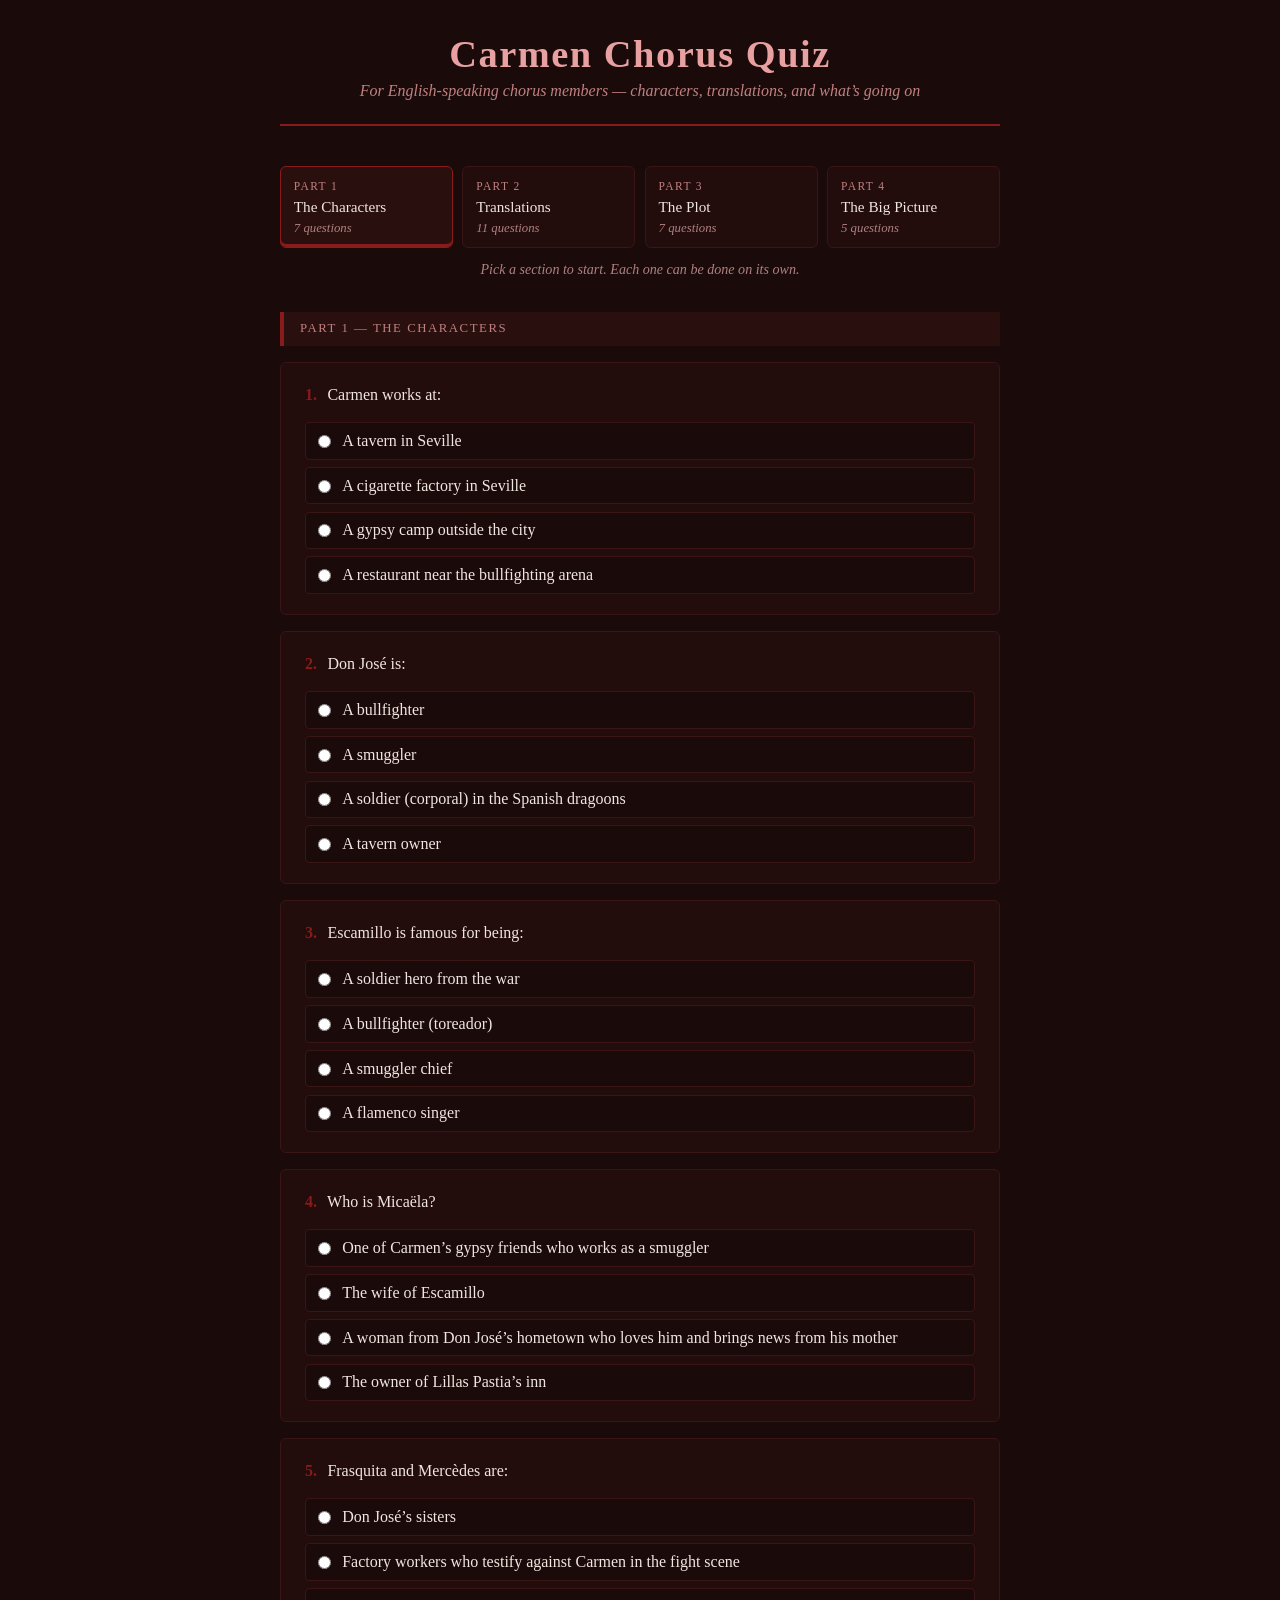
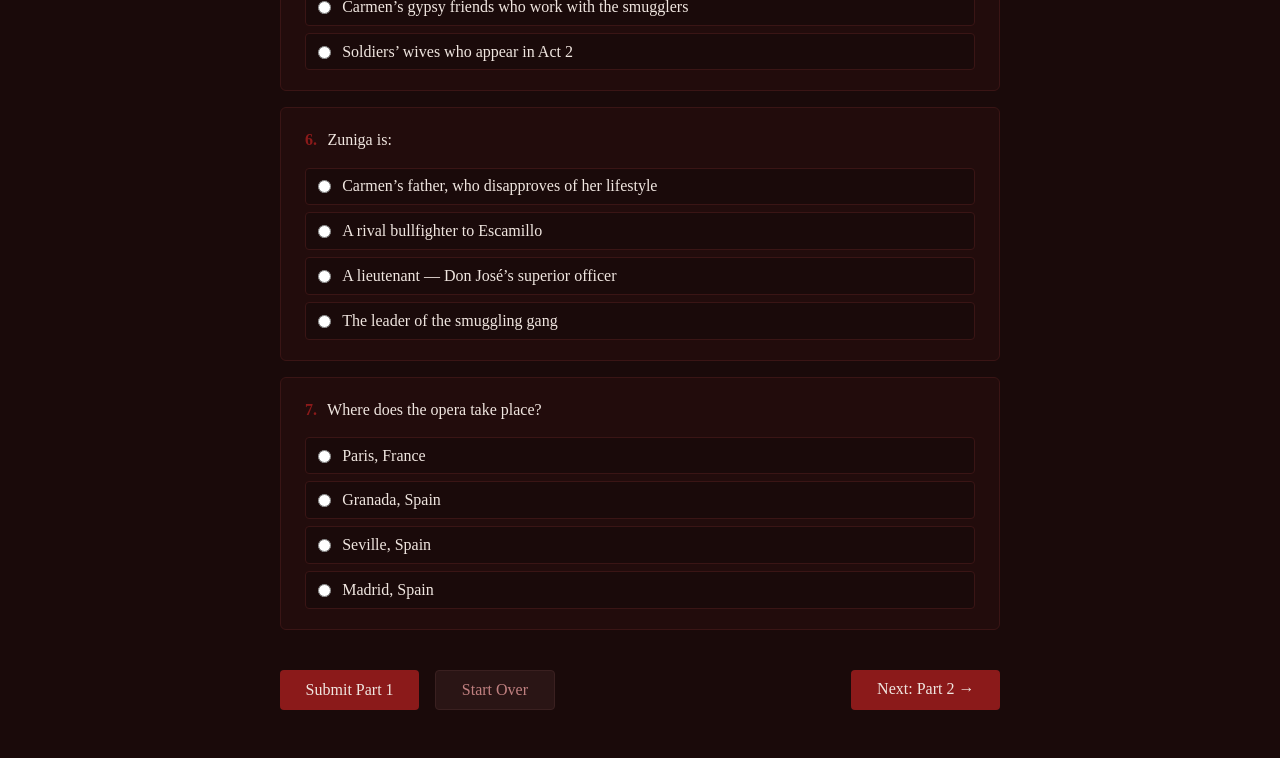
==== carmen-quiz/index.html @ 4b11457e "Add "Répondez, camarade" question and fix quotes against the libretto Checked quoted French against " ====
<!DOCTYPE html>
<html lang="en">
<head>
  <meta charset="UTF-8">
  <meta name="viewport" content="width=device-width, initial-scale=1.0">
  <title>Carmen Chorus Quiz</title>
  <style>
    *, *::before, *::after { box-sizing: border-box; margin: 0; padding: 0; }

    body {
      font-family: Georgia, 'Times New Roman', serif;
      background: #1a0a0a;
      color: #f0e6e0;
      min-height: 100vh;
      padding: 2rem 1rem;
    }

    .container {
      max-width: 720px;
      margin: 0 auto;
    }

    header {
      text-align: center;
      margin-bottom: 2.5rem;
      padding-bottom: 1.5rem;
      border-bottom: 2px solid #8b1a1a;
    }

    header h1 {
      font-size: 2.4rem;
      color: #e8a0a0;
      letter-spacing: 0.04em;
      margin-bottom: 0.4rem;
    }

    header p {
      color: #c08080;
      font-style: italic;
      font-size: 1rem;
    }

    .section-header {
      background: #2a0f0f;
      border-left: 4px solid #8b1a1a;
      padding: 0.6rem 1rem;
      margin: 2rem 0 1rem;
      font-size: 0.8rem;
      text-transform: uppercase;
      letter-spacing: 0.12em;
      color: #c08080;
    }

    .question-block {
      background: #220c0c;
      border: 1px solid #3a1515;
      border-radius: 6px;
      padding: 1.25rem 1.5rem;
      margin-bottom: 1rem;
    }

    .question-text {
      font-size: 1rem;
      line-height: 1.55;
      margin-bottom: 0.9rem;
      color: #f0e6e0;
    }

    .q-num {
      color: #8b1a1a;
      font-weight: bold;
      margin-right: 0.4em;
    }

    .options {
      display: flex;
      flex-direction: column;
      gap: 0.45rem;
    }

    .option {
      display: flex;
      align-items: flex-start;
      gap: 0.7rem;
      padding: 0.55rem 0.75rem;
      border-radius: 4px;
      border: 1px solid #3a1515;
      cursor: pointer;
      transition: background 0.15s, border-color 0.15s;
      background: #1a0a0a;
      user-select: none;
    }

    .option:hover {
      background: #2e1010;
      border-color: #6b1212;
    }

    .option input[type="radio"] {
      accent-color: #8b1a1a;
      margin-top: 3px;
      flex-shrink: 0;
    }

    .option.correct {
      background: #0a2a0a;
      border-color: #3a7a3a;
      color: #90e090;
    }

    .option.wrong {
      background: #2a0a0a;
      border-color: #8b1a1a;
      color: #e06060;
    }

    .option.reveal-correct {
      background: #0a2a0a;
      border-color: #3a7a3a;
      color: #90e090;
    }

    .option label {
      cursor: pointer;
      line-height: 1.4;
      font-size: 0.95rem;
    }

    .feedback {
      margin-top: 0.7rem;
      font-size: 0.88rem;
      font-style: italic;
      color: #b08080;
      display: none;
      line-height: 1.45;
    }

    .feedback.show { display: block; }
    .feedback.correct-fb { color: #70c070; }
    .feedback.wrong-fb { color: #d07070; }

    .controls {
      display: flex;
      gap: 1rem;
      margin: 2.5rem 0 1rem;
      flex-wrap: wrap;
    }

    button {
      font-family: inherit;
      font-size: 1rem;
      padding: 0.65rem 1.6rem;
      border-radius: 4px;
      border: none;
      cursor: pointer;
      transition: background 0.15s;
    }

    .submit-btn {
      background: #8b1a1a;
      color: #f0e6e0;
    }

    .submit-btn:hover { background: #a82020; }

    .submit-btn:disabled { display: none; }

    .reset-btn {
      background: #2a1515;
      color: #c08080;
      border: 1px solid #3a2020;
    }

    .reset-btn:hover { background: #3a1818; }

    .next-btn {
      font-size: 1rem;
      padding: 0.65rem 1.6rem;
      border-radius: 4px;
      text-decoration: none;
      transition: background 0.15s;
      background: #8b1a1a;
      color: #f0e6e0;
      margin-left: auto;
    }

    .next-btn:hover { background: #a82020; }

    .results {
      display: none;
      background: #220c0c;
      border: 1px solid #8b1a1a;
      border-radius: 6px;
      padding: 1.5rem;
      margin-top: 1.5rem;
      text-align: center;
    }

    .results h2 {
      color: #e8a0a0;
      font-size: 1.6rem;
      margin-bottom: 0.5rem;
    }

    .score-line {
      font-size: 2.5rem;
      font-weight: bold;
      color: #f0e6e0;
      margin: 0.5rem 0;
    }

    .result-msg {
      color: #c08080;
      font-style: italic;
      margin-top: 0.4rem;
    }

    .section-nav {
      display: grid;
      grid-template-columns: repeat(4, 1fr);
      gap: 0.6rem;
      margin-bottom: 0.8rem;
    }

    .section-nav a {
      display: block;
      background: #220c0c;
      border: 1px solid #3a1515;
      border-radius: 6px;
      padding: 0.7rem 0.8rem;
      color: #f0e6e0;
      text-decoration: none;
      line-height: 1.3;
      transition: background 0.15s, border-color 0.15s;
    }

    .section-nav a:hover { background: #2e1010; border-color: #6b1212; }

    .section-nav a[aria-current="true"] {
      border-color: #8b1a1a;
      background: #2a0f0f;
      box-shadow: inset 0 -3px 0 #8b1a1a;
    }

    .nav-part {
      display: block;
      font-size: 0.72rem;
      text-transform: uppercase;
      letter-spacing: 0.12em;
      color: #c08080;
    }

    .nav-title {
      display: block;
      font-size: 0.95rem;
      margin: 0.2rem 0;
    }

    .nav-status {
      display: block;
      font-size: 0.8rem;
      font-style: italic;
      color: #b08080;
    }

    .nav-status.done { color: #70c070; font-style: normal; }

    .overall {
      text-align: center;
      font-size: 0.88rem;
      font-style: italic;
      color: #b08080;
      min-height: 1.3em;
    }

    .quiz-section[hidden] { display: none; }

    .progress-bar-wrap {
      background: #3a1515;
      border-radius: 3px;
      height: 6px;
      margin: 1rem 0 0;
    }

    .progress-bar-fill {
      height: 100%;
      background: #8b1a1a;
      border-radius: 3px;
      transition: width 0.4s;
    }

    @media (max-width: 480px) {
      header h1 { font-size: 1.8rem; }
      .question-block { padding: 1rem; }
      .section-nav { grid-template-columns: repeat(2, 1fr); }
    }
  </style>
</head>
<body>
<div class="container">

  <header>
    <h1>Carmen Chorus Quiz</h1>
    <p>For English-speaking chorus members &mdash; characters, translations, and what&rsquo;s going on</p>
  </header>

  <nav class="section-nav" aria-label="Quiz sections"></nav>
  <p class="overall"></p>

  <main id="quiz">

    <section class="quiz-section" id="part-1" data-title="The Characters">
    <div class="section-header">Part 1 &mdash; The Characters</div>

    <div class="question-block" data-answer="b">
      <p class="question-text"><span class="q-num">1.</span> Carmen works at:</p>
      <div class="options">
        <label class="option"><input type="radio" name="q1" value="a"> <span>A tavern in Seville</span></label>
        <label class="option"><input type="radio" name="q1" value="b"> <span>A cigarette factory in Seville</span></label>
        <label class="option"><input type="radio" name="q1" value="c"> <span>A gypsy camp outside the city</span></label>
        <label class="option"><input type="radio" name="q1" value="d"> <span>A restaurant near the bullfighting arena</span></label>
      </div>
      <div class="feedback"></div>
    </div>

    <div class="question-block" data-answer="c">
      <p class="question-text"><span class="q-num">2.</span> Don Jos&eacute; is:</p>
      <div class="options">
        <label class="option"><input type="radio" name="q2" value="a"> <span>A bullfighter</span></label>
        <label class="option"><input type="radio" name="q2" value="b"> <span>A smuggler</span></label>
        <label class="option"><input type="radio" name="q2" value="c"> <span>A soldier (corporal) in the Spanish dragoons</span></label>
        <label class="option"><input type="radio" name="q2" value="d"> <span>A tavern owner</span></label>
      </div>
      <div class="feedback"></div>
    </div>

    <div class="question-block" data-answer="b">
      <p class="question-text"><span class="q-num">3.</span> Escamillo is famous for being:</p>
      <div class="options">
        <label class="option"><input type="radio" name="q3" value="a"> <span>A soldier hero from the war</span></label>
        <label class="option"><input type="radio" name="q3" value="b"> <span>A bullfighter (toreador)</span></label>
        <label class="option"><input type="radio" name="q3" value="c"> <span>A smuggler chief</span></label>
        <label class="option"><input type="radio" name="q3" value="d"> <span>A flamenco singer</span></label>
      </div>
      <div class="feedback"></div>
    </div>

    <div class="question-block" data-answer="c">
      <p class="question-text"><span class="q-num">4.</span> Who is Micaëla?</p>
      <div class="options">
        <label class="option"><input type="radio" name="q4" value="a"> <span>One of Carmen&rsquo;s gypsy friends who works as a smuggler</span></label>
        <label class="option"><input type="radio" name="q4" value="b"> <span>The wife of Escamillo</span></label>
        <label class="option"><input type="radio" name="q4" value="c"> <span>A woman from Don Jos&eacute;&rsquo;s hometown who loves him and brings news from his mother</span></label>
        <label class="option"><input type="radio" name="q4" value="d"> <span>The owner of Lillas Pastia&rsquo;s inn</span></label>
      </div>
      <div class="feedback"></div>
    </div>

    <div class="question-block" data-answer="c">
      <p class="question-text"><span class="q-num">5.</span> Frasquita and Merc&egrave;des are:</p>
      <div class="options">
        <label class="option"><input type="radio" name="q5" value="a"> <span>Don Jos&eacute;&rsquo;s sisters</span></label>
        <label class="option"><input type="radio" name="q5" value="b"> <span>Factory workers who testify against Carmen in the fight scene</span></label>
        <label class="option"><input type="radio" name="q5" value="c"> <span>Carmen&rsquo;s gypsy friends who work with the smugglers</span></label>
        <label class="option"><input type="radio" name="q5" value="d"> <span>Soldiers&rsquo; wives who appear in Act 2</span></label>
      </div>
      <div class="feedback"></div>
    </div>

    <div class="question-block" data-answer="c">
      <p class="question-text"><span class="q-num">6.</span> Zuniga is:</p>
      <div class="options">
        <label class="option"><input type="radio" name="q6" value="a"> <span>Carmen&rsquo;s father, who disapproves of her lifestyle</span></label>
        <label class="option"><input type="radio" name="q6" value="b"> <span>A rival bullfighter to Escamillo</span></label>
        <label class="option"><input type="radio" name="q6" value="c"> <span>A lieutenant &mdash; Don Jos&eacute;&rsquo;s superior officer</span></label>
        <label class="option"><input type="radio" name="q6" value="d"> <span>The leader of the smuggling gang</span></label>
      </div>
      <div class="feedback"></div>
    </div>

    <div class="question-block" data-answer="c">
      <p class="question-text"><span class="q-num">7.</span> Where does the opera take place?</p>
      <div class="options">
        <label class="option"><input type="radio" name="q7" value="a"> <span>Paris, France</span></label>
        <label class="option"><input type="radio" name="q7" value="b"> <span>Granada, Spain</span></label>
        <label class="option"><input type="radio" name="q7" value="c"> <span>Seville, Spain</span></label>
        <label class="option"><input type="radio" name="q7" value="d"> <span>Madrid, Spain</span></label>
      </div>
      <div class="feedback"></div>
    </div>

    </section>

    <section class="quiz-section" id="part-2" data-title="Translations">
    <div class="section-header">Part 2 &mdash; What You&rsquo;re Singing (Translations)</div>

    <div class="question-block" data-answer="c">
      <p class="question-text"><span class="q-num">8.</span> In the opening scene, the bored soldiers people-watch in the square and sing <em>Dr&ocirc;les de gens que ces gens-l&agrave;!</em> What are they saying?</p>
      <div class="options">
        <label class="option"><input type="radio" name="q8" value="a"> <span>&ldquo;These people are a bunch of thieves!&rdquo;</span></label>
        <label class="option"><input type="radio" name="q8" value="b"> <span>&ldquo;Let&rsquo;s go and have a drink with these people!&rdquo;</span></label>
        <label class="option"><input type="radio" name="q8" value="c"> <span>&ldquo;Funny lot, these people!&rdquo;</span></label>
        <label class="option"><input type="radio" name="q8" value="d"> <span>&ldquo;These people are all heading to the bullfight!&rdquo;</span></label>
      </div>
      <div class="feedback"><em>Dr&ocirc;le</em> means funny or odd. <em>Sur la place, chacun passe, chacun vient, chacun va</em>: everyone comes and goes, and the soldiers have nothing better to do than make snarky comments about them.</div>
    </div>

    <div class="question-block" data-answer="c">
      <p class="question-text"><span class="q-num">9.</span> Moral&egrave;s and the soldiers try to get Mica&euml;la to wait with them for Don Jos&eacute;. She slips away, promising to come back <em>quand la garde montante remplacera la garde descendante</em>. When is that?</p>
      <div class="options">
        <label class="option"><input type="radio" name="q9" value="a"> <span>When the sun goes down over the square</span></label>
        <label class="option"><input type="radio" name="q9" value="b"> <span>When the factory bell rings for the girls&rsquo; break</span></label>
        <label class="option"><input type="radio" name="q9" value="c"> <span>At the changing of the guard &mdash; when the new guard comes on duty to relieve the old one</span></label>
        <label class="option"><input type="radio" name="q9" value="d"> <span>When the soldiers march down from the fort into town</span></label>
      </div>
      <div class="feedback"><em>La garde montante</em> is the guard coming on duty; <em>la garde descendante</em> is the guard going off. Don Jos&eacute; is with the relief guard, so that&rsquo;s when she&rsquo;ll find him. She&rsquo;s not falling for the soldiers&rsquo; &ldquo;stay and wait with us&rdquo; routine.</div>
    </div>

    <div class="question-block" data-answer="a">
      <p class="question-text"><span class="q-num">10.</span> The cigarette girls drift out on their break, watching their smoke rise, and decide that lovers&rsquo; sweet talk, raptures and vows are all <em>fum&eacute;e</em>. What&rsquo;s the joke?</p>
      <div class="options">
        <label class="option"><input type="radio" name="q10" value="a"> <span>Lovers&rsquo; promises are just smoke &mdash; they drift away into thin air</span></label>
        <label class="option"><input type="radio" name="q10" value="b"> <span>Love is like fire &mdash; it burns you if you get too close</span></label>
        <label class="option"><input type="radio" name="q10" value="c"> <span>Lovers&rsquo; words are perfumed, like good tobacco</span></label>
        <label class="option"><input type="radio" name="q10" value="d"> <span>Smoking and flirting are both banned at the factory, so they do both</span></label>
      </div>
      <div class="feedback"><em>Le doux parler des amants, c&rsquo;est fum&eacute;e! Leurs transports et leurs serments, c&rsquo;est fum&eacute;e!</em> They spend the whole chorus dreamily following the smoke (<em>Dans l&rsquo;air, nous suivons des yeux la fum&eacute;e</em>), then land the punchline: men&rsquo;s promises are just as flimsy.</div>
    </div>

    <div class="question-block" data-answer="d">
      <p class="question-text"><span class="q-num">11.</span> The young men (tenors, that&rsquo;s you) crowd around Carmen and beg: <em>Carmen! sois gentille, au moins r&eacute;ponds-nous, et dis-nous quel jour tu nous aimeras!</em> What do they ask, and what&rsquo;s her answer?</p>
      <div class="options">
        <label class="option"><input type="radio" name="q11" value="a"> <span>&ldquo;Tell us which one of us you love&rdquo; &mdash; she points at Don Jos&eacute;</span></label>
        <label class="option"><input type="radio" name="q11" value="b"> <span>&ldquo;Tell us when your shift ends&rdquo; &mdash; she says when the bell rings</span></label>
        <label class="option"><input type="radio" name="q11" value="c"> <span>&ldquo;Be kind and dance for us&rdquo; &mdash; she says only for the soldiers</span></label>
        <label class="option"><input type="radio" name="q11" value="d"> <span>&ldquo;Tell us what day you&rsquo;ll love us&rdquo; &mdash; she says maybe never, maybe tomorrow, but not today</span></label>
      </div>
      <div class="feedback"><em>Quand je vous aimerai? Ma foi, je ne sais pas&hellip; Peut-&ecirc;tre jamais, peut-&ecirc;tre demain; mais pas aujourd&rsquo;hui, c&rsquo;est certain.</em> Then she launches straight into the Habanera.</div>
    </div>

    <div class="question-block" data-answer="b">
      <p class="question-text"><span class="q-num">12.</span> A fight breaks out inside the factory and the women&rsquo;s chorus splits in two, one side shouting <em>C&rsquo;est la Carmencita!</em> and the other <em>Non, non! ce n&rsquo;est pas elle!</em> What are they arguing about?</p>
      <div class="options">
        <label class="option"><input type="radio" name="q12" value="a"> <span>Whether Carmen is coming out on her break</span></label>
        <label class="option"><input type="radio" name="q12" value="b"> <span>Who started the fight &mdash; one side blames Carmen, the other says it was Manuelita</span></label>
        <label class="option"><input type="radio" name="q12" value="c"> <span>Which of the women Don Jos&eacute; has been watching</span></label>
        <label class="option"><input type="radio" name="q12" value="d"> <span>Whether Carmen should be let back into the factory</span></label>
      </div>
      <div class="feedback">Zuniga is trying to get a straight story and both halves of the chorus shout over each other, singing different words at the same time. Know which side you&rsquo;re on!</div>
    </div>

    <div class="question-block" data-answer="d">
      <p class="question-text"><span class="q-num">13.</span> In the Toreador Song refrain, everyone sings <em>Et songe bien, oui, songe en combattant, qu&rsquo;un &oelig;il noir te regarde, et que l&rsquo;amour t&rsquo;attend.</em> What is the <em>&oelig;il noir</em>?</p>
      <div class="options">
        <label class="option"><input type="radio" name="q13" value="a"> <span>The black bull, watching him from the gate</span></label>
        <label class="option"><input type="radio" name="q13" value="b"> <span>The evil eye &mdash; a curse that brings bad luck in the ring</span></label>
        <label class="option"><input type="radio" name="q13" value="c"> <span>The thousands of eyes of the crowd in the stands</span></label>
        <label class="option"><input type="radio" name="q13" value="d"> <span>A dark-eyed woman watching him &mdash; and love is waiting for him</span></label>
      </div>
      <div class="feedback">&ldquo;And think, while you&rsquo;re fighting, that a dark eye is watching you, and that love awaits you.&rdquo; On stage everyone knows whose dark eyes those are: Carmen&rsquo;s. (The evil eye would be <em>le mauvais &oelig;il</em>.)</div>
    </div>

    <div class="question-block" data-answer="d">
      <p class="question-text"><span class="q-num">14.</span> End of Act 2: Zuniga bursts in, Jos&eacute; draws his sabre, and the smugglers disarm the officer. Then they ask him, very politely: <em>Vous viendrez avec nous? Consentez-vous? R&eacute;pondez, camarade!</em> What&rsquo;s going on?</p>
      <div class="options">
        <label class="option"><input type="radio" name="q14" value="a"> <span>They&rsquo;re inviting Zuniga to join the smuggling gang as a full member</span></label>
        <label class="option"><input type="radio" name="q14" value="b"> <span>They&rsquo;re demanding he answer for striking Jos&eacute; &mdash; apologise or fight</span></label>
        <label class="option"><input type="radio" name="q14" value="c"> <span>They&rsquo;ve mistaken him in the dark for one of their own gang</span></label>
        <label class="option"><input type="radio" name="q14" value="d"> <span>They&rsquo;re taking him away at gunpoint, but asking oh-so-politely whether he &ldquo;agrees&rdquo; &mdash; and calling an officer &ldquo;comrade&rdquo;</span></label>
      </div>
      <div class="feedback">&ldquo;You&rsquo;ll come with us? Do you consent? Answer, comrade!&rdquo; Carmen calls it <em>une promenade</em>, a little stroll. They can&rsquo;t let him go and report them, so they keep him for an hour. Zuniga replies that their argument (pistols) is one you can hardly resist, and warns them to watch out later. Le Danca&iuml;re shrugs: <em>La guerre, c&rsquo;est la guerre</em>, and everyone joins in: <em>Passez devant sans vous faire prier</em> (&ldquo;After you, and don&rsquo;t make us ask twice&rdquo;).</div>
    </div>

    <div class="question-block" data-answer="a">
      <p class="question-text"><span class="q-num">15.</span> At the end of Act 2 everyone sings about <em>la chose enivrante</em>. What is this intoxicating thing?</p>
      <div class="options">
        <label class="option"><input type="radio" name="q15" value="a"> <span>Freedom &mdash; <em>la libert&eacute;!</em></span></label>
        <label class="option"><input type="radio" name="q15" value="b"> <span>Lillas Pastia&rsquo;s wine</span></label>
        <label class="option"><input type="radio" name="q15" value="c"> <span>Carmen&rsquo;s dancing</span></label>
        <label class="option"><input type="radio" name="q15" value="d"> <span>The gold from a successful smuggling run</span></label>
      </div>
      <div class="feedback"><em>Le ciel ouvert, la vie errante, pour pays l&rsquo;univers, et pour loi sa volont&eacute;, et surtout la chose enivrante: la libert&eacute;!</em> Open sky, a wandering life, the whole world for a country, your own will for law &mdash; and above all, freedom. It&rsquo;s the smugglers recruiting Jos&eacute;, and the opera&rsquo;s big idea in one chorus.</div>
    </div>

    <div class="question-block" data-answer="b">
      <p class="question-text"><span class="q-num">16.</span> In the Act 3 smuggling ensemble, Carmen, Frasquita and Merc&eacute;d&egrave;s tell the gang <em>Quant au douanier, c&rsquo;est notre affaire!</em> What&rsquo;s their plan?</p>
      <div class="options">
        <label class="option"><input type="radio" name="q16" value="a"> <span>Bribe the customs officers with some of the tobacco</span></label>
        <label class="option"><input type="radio" name="q16" value="b"> <span>Leave the customs officers to them &mdash; they&rsquo;ll flirt and charm them while the goods slip past</span></label>
        <label class="option"><input type="radio" name="q16" value="c"> <span>Send Don Jos&eacute; to fight the customs officers</span></label>
        <label class="option"><input type="radio" name="q16" value="d"> <span>Dress up as customs officers and wave the gang through</span></label>
      </div>
      <div class="feedback">&ldquo;As for the customs officer, that&rsquo;s our business!&rdquo; The women are completely confident their charm will get the smugglers through. The men are happy to let them try.</div>
    </div>

    <div class="question-block" data-answer="c">
      <p class="question-text"><span class="q-num">17.</span> Act 4 opens with vendors working the bullfight crowd, shouting <em>&Agrave; deux cuartos!</em> What are they shouting?</p>
      <div class="options">
        <label class="option"><input type="radio" name="q17" value="a"> <span>&ldquo;Two o&rsquo;clock &mdash; the bullfight is starting!&rdquo;</span></label>
        <label class="option"><input type="radio" name="q17" value="b"> <span>&ldquo;Only two tickets left!&rdquo;</span></label>
        <label class="option"><input type="radio" name="q17" value="c"> <span>&ldquo;Two cuartos each!&rdquo; &mdash; the price of fans, oranges and the rest</span></label>
        <label class="option"><input type="radio" name="q17" value="d"> <span>&ldquo;Two sections &mdash; sun or shade!&rdquo;</span></label>
      </div>
      <div class="feedback">A <em>cuarto</em> was a small copper coin. They&rsquo;re hawking fans (<em>des &eacute;ventails pour s&rsquo;&eacute;venter</em>), oranges, wine and cigarettes. Think stadium vendors: &ldquo;Get your fans here, two bucks!&rdquo;</div>
    </div>

    <div class="question-block" data-answer="a">
      <p class="question-text"><span class="q-num">18.</span> In the Act 4 procession the crowd cheers everyone who enters &mdash; then the alguazil marches past and they shout <em>&Agrave; bas! &agrave; bas!</em> Who is the alguazil, and why the boos?</p>
      <div class="options">
        <label class="option"><input type="radio" name="q18" value="a"> <span>The town constable &mdash; the local law officer nobody likes &mdash; so it&rsquo;s &ldquo;Down with him!&rdquo;</span></label>
        <label class="option"><input type="radio" name="q18" value="b"> <span>The owner of the bulls &mdash; the crowd thinks his bulls are too tame</span></label>
        <label class="option"><input type="radio" name="q18" value="c"> <span>Escamillo&rsquo;s rival matador &mdash; the crowd thinks he&rsquo;s a coward</span></label>
        <label class="option"><input type="radio" name="q18" value="d"> <span>The mayor of Seville &mdash; he&rsquo;s just raised the ticket prices</span></label>
      </div>
      <div class="feedback"><em>Alguazil</em> (Spanish <em>alguacil</em>) is a constable or bailiff, a petty officer of the law. The libretto calls him <em>l&rsquo;alguazil &agrave; vilaine face</em>, the ugly-faced constable. The chulos, banderilleros and picadors all get a hero&rsquo;s welcome; the policeman gets jeered. <em>&Agrave; bas</em> = &ldquo;down with,&rdquo; not <em>l&agrave;-bas</em> (&ldquo;over there&rdquo;). Boo him with gusto.</div>
    </div>

    </section>

    <section class="quiz-section" id="part-3" data-title="The Plot">
    <div class="section-header">Part 3 &mdash; What&rsquo;s Happening Around You (Plot)</div>

    <div class="question-block" data-answer="b">
      <p class="question-text"><span class="q-num">19.</span> Why does Carmen get arrested in Act 1?</p>
      <div class="options">
        <label class="option"><input type="radio" name="q19" value="a"> <span>She was caught smuggling tobacco out of the factory</span></label>
        <label class="option"><input type="radio" name="q19" value="b"> <span>She attacked another factory worker (Manuelita) with a knife during a fight</span></label>
        <label class="option"><input type="radio" name="q19" value="c"> <span>She insulted Lieutenant Zuniga in front of his troops</span></label>
        <label class="option"><input type="radio" name="q19" value="d"> <span>She was caught trying to escape from Seville</span></label>
      </div>
      <div class="feedback">The factory girls come out, a fight breaks out inside, and witnesses report Carmen started it and used a knife. Zuniga orders Don Jos&eacute; to arrest her.</div>
    </div>

    <div class="question-block" data-answer="b">
      <p class="question-text"><span class="q-num">20.</span> What does Carmen do with a flower in Act 1 to set the whole story in motion?</p>
      <div class="options">
        <label class="option"><input type="radio" name="q20" value="a"> <span>Throws it at Zuniga to provoke him</span></label>
        <label class="option"><input type="radio" name="q20" value="b"> <span>Throws it at Don Jos&eacute;, flirting with him while he tries to ignore her</span></label>
        <label class="option"><input type="radio" name="q20" value="c"> <span>Drops it at Escamillo&rsquo;s feet as a love token</span></label>
        <label class="option"><input type="radio" name="q20" value="d"> <span>Puts it on the factory gate as a signal to the smugglers</span></label>
      </div>
      <div class="feedback">Don Jos&eacute; is deliberately not watching Carmen (he&rsquo;s fiddling with the little chain for his priming pin, pointedly ignoring all the flirting going on). She walks right up and throws the flower at him. He keeps it.</div>
    </div>

    <div class="question-block" data-answer="c">
      <p class="question-text"><span class="q-num">21.</span> How does Don Jos&eacute; end up joining the smugglers between Acts 1 and 2?</p>
      <div class="options">
        <label class="option"><input type="radio" name="q21" value="a"> <span>He voluntarily deserts the army to follow Carmen</span></label>
        <label class="option"><input type="radio" name="q21" value="b"> <span>He is bribed with a large sum of money by Danac&iuml;re</span></label>
        <label class="option"><input type="radio" name="q21" value="c"> <span>He loosened Carmen&rsquo;s bonds and let her escape, was jailed for it, then fought Zuniga &mdash; so he had to flee</span></label>
        <label class="option"><input type="radio" name="q21" value="d"> <span>He is dismissed from the army after the factory riot</span></label>
      </div>
      <div class="feedback">Carmen seduces Jos&eacute; into releasing her (the Seguidilla at the end of Act 1). He serves two months in jail. By Act 2 he&rsquo;s just been released &mdash; but when Zuniga shows up at the tavern, Jos&eacute; fights him and the smugglers have to take him in.</div>
    </div>

    <div class="question-block" data-answer="c">
      <p class="question-text"><span class="q-num">22.</span> What do the card readings predict in Act 3?</p>
      <div class="options">
        <label class="option"><input type="radio" name="q22" value="a"> <span>That Don Jos&eacute; will be captured by the army</span></label>
        <label class="option"><input type="radio" name="q22" value="b"> <span>That the smuggling operation will succeed</span></label>
        <label class="option"><input type="radio" name="q22" value="c"> <span>Death &mdash; first for Carmen, then for Don Jos&eacute;</span></label>
        <label class="option"><input type="radio" name="q22" value="d"> <span>That Carmen and Escamillo will marry</span></label>
      </div>
      <div class="feedback">Frasquita and Merc&egrave;des draw happy cards. Carmen draws death, then draws again &mdash; still death. She accepts it with fatalistic calm. This is one of the most important emotional moments in the opera.</div>
    </div>

    <div class="question-block" data-answer="c">
      <p class="question-text"><span class="q-num">23.</span> Why does Mica&euml;la come to find Don Jos&eacute; in Act 3?</p>
      <div class="options">
        <label class="option"><input type="radio" name="q23" value="a"> <span>She wants to warn him that soldiers are on their way to arrest the smugglers</span></label>
        <label class="option"><input type="radio" name="q23" value="b"> <span>She still loves him and wants him to leave Carmen before it&rsquo;s too late</span></label>
        <label class="option"><input type="radio" name="q23" value="c"> <span>His mother is dying and wants to see him one last time</span></label>
        <label class="option"><input type="radio" name="q23" value="d"> <span>She carries a letter from the army offering Jos&eacute; a pardon</span></label>
      </div>
      <div class="feedback">Mica&euml;la actually sneaks into the smugglers&rsquo; mountain hideout alone to find him. It takes courage. She does still love him, but the stated reason is his dying mother.</div>
    </div>

    <div class="question-block" data-answer="d">
      <p class="question-text"><span class="q-num">24.</span> By Act 4, Carmen is in love with:</p>
      <div class="options">
        <label class="option"><input type="radio" name="q24" value="a"> <span>Don Jos&eacute;</span></label>
        <label class="option"><input type="radio" name="q24" value="b"> <span>Zuniga</span></label>
        <label class="option"><input type="radio" name="q24" value="c"> <span>Remendado</span></label>
        <label class="option"><input type="radio" name="q24" value="d"> <span>Escamillo</span></label>
      </div>
      <div class="feedback">Carmen moved on from Don Jos&eacute; during Act 3. She and Escamillo arrive at the bullfight together. She&rsquo;s happy. This makes the ending even more brutal.</div>
    </div>

    <div class="question-block" data-answer="b">
      <p class="question-text"><span class="q-num">25.</span> What is Lillas Pastia&rsquo;s inn (the Act 2 setting)?</p>
      <div class="options">
        <label class="option"><input type="radio" name="q25" value="a"> <span>A prison where Carmen is held after the factory fight</span></label>
        <label class="option"><input type="radio" name="q25" value="b"> <span>A shady tavern on the edge of town where soldiers drink and Carmen&rsquo;s gang does business</span></label>
        <label class="option"><input type="radio" name="q25" value="c"> <span>The bullfighting arena where Escamillo performs</span></label>
        <label class="option"><input type="radio" name="q25" value="d"> <span>The cigarette factory after hours</span></label>
      </div>
      <div class="feedback">Think of it as a bar that&rsquo;s also a front for smuggling operations. The authorities tolerate it; Lillas Pastia is connected. It&rsquo;s where Act 2 opens.</div>
    </div>

    </section>

    <section class="quiz-section" id="part-4" data-title="The Big Picture">
    <div class="section-header">Part 4 &mdash; The Big Picture</div>

    <div class="question-block" data-answer="b">
      <p class="question-text"><span class="q-num">26.</span> Don Jos&eacute; hears a bugle call during Act 2 while Carmen is dancing for him. What happens?</p>
      <div class="options">
        <label class="option"><input type="radio" name="q26" value="a"> <span>He ignores it and stays, proving his love for Carmen</span></label>
        <label class="option"><input type="radio" name="q26" value="b"> <span>He says he must return to barracks; Carmen is furious and mocks him for being a good little soldier</span></label>
        <label class="option"><input type="radio" name="q26" value="c"> <span>He uses it as an excuse to leave Carmen and return to Mica&euml;la</span></label>
        <label class="option"><input type="radio" name="q26" value="d"> <span>He pretends not to hear it because Zuniga is watching</span></label>
      </div>
      <div class="feedback">The retreat bugle is the turning point of Act 2. Carmen sees it as proof that Jos&eacute; values his uniform over her. She sings <em>Au quartier! pour l&rsquo;appel! Ah! j&rsquo;&eacute;tais vraiment trop b&ecirc;te!</em> (&ldquo;Back to barracks! For roll call! Ah, what a fool I was!&rdquo;), calls him a canary (<em>Va-t&rsquo;en donc, canari</em>), hurls his shako at him and tells him to take his sabre and go.</div>
    </div>

    <div class="question-block" data-answer="b">
      <p class="question-text"><span class="q-num">27.</span> Carmen refuses to go back to Don Jos&eacute; at the end of Act 4 even though she knows it may kill her. Why?</p>
      <div class="options">
        <label class="option"><input type="radio" name="q27" value="a"> <span>She no longer loves anyone &mdash; she only cares about the smuggling business now</span></label>
        <label class="option"><input type="radio" name="q27" value="b"> <span>She is free and will not be owned or controlled; she would rather die than submit</span></label>
        <label class="option"><input type="radio" name="q27" value="c"> <span>She doesn&rsquo;t believe Jos&eacute; will actually hurt her</span></label>
        <label class="option"><input type="radio" name="q27" value="d"> <span>She is waiting for Escamillo to come out of the ring and rescue her</span></label>
      </div>
      <div class="feedback">This is the opera&rsquo;s central idea. Carmen told the cards she would die. She throws the ring Jos&eacute; gave her at his feet anyway. Her freedom matters more than her life. This is why she&rsquo;s a tragic hero, not just a victim.</div>
    </div>

    <div class="question-block" data-answer="b">
      <p class="question-text"><span class="q-num">28.</span> How does the opera end?</p>
      <div class="options">
        <label class="option"><input type="radio" name="q28" value="a"> <span>Carmen and Don Jos&eacute; reconcile and flee together</span></label>
        <label class="option"><input type="radio" name="q28" value="b"> <span>Don Jos&eacute; stabs Carmen outside the bullring just as the crowd inside cheers Escamillo&rsquo;s victory, then gives himself up</span></label>
        <label class="option"><input type="radio" name="q28" value="c"> <span>Carmen is arrested by soldiers and Don Jos&eacute; escapes into the mountains</span></label>
        <label class="option"><input type="radio" name="q28" value="d"> <span>Escamillo is killed in the ring and Carmen, grief-stricken, flees with Jos&eacute;</span></label>
      </div>
      <div class="feedback">The simultaneous triumph inside and murder outside is the finale&rsquo;s central dramatic irony. The crowd&rsquo;s cheers of <em>Victoire!</em> overlap with Carmen&rsquo;s dying moments.</div>
    </div>

    <div class="question-block" data-answer="b">
      <p class="question-text"><span class="q-num">29.</span> What happened to Don Jos&eacute; between Acts 1 and 2 (why does Carmen look surprised when he walks into the tavern)?</p>
      <div class="options">
        <label class="option"><input type="radio" name="q29" value="a"> <span>He went home to Navarre to see his dying mother</span></label>
        <label class="option"><input type="radio" name="q29" value="b"> <span>He was in prison for two months for letting Carmen escape</span></label>
        <label class="option"><input type="radio" name="q29" value="c"> <span>He was sent to fight in a war in Morocco</span></label>
        <label class="option"><input type="radio" name="q29" value="d"> <span>He deserted the army and had been hiding in the mountains</span></label>
      </div>
      <div class="feedback">Jos&eacute; loosened the rope on Carmen&rsquo;s wrists, she pushed him and ran. He was court-martialed, demoted, and served two months in military jail. He&rsquo;s just been released when Act 2 begins. Carmen wasn&rsquo;t sure he&rsquo;d come.</div>
    </div>

    <div class="question-block" data-answer="c">
      <p class="question-text"><span class="q-num">30.</span> Why does the Act 4 setting &mdash; the bullfighting arena &mdash; matter to the story?</p>
      <div class="options">
        <label class="option"><input type="radio" name="q30" value="a"> <span>It is where Carmen and Jos&eacute; first met, so their story ends where it began</span></label>
        <label class="option"><input type="radio" name="q30" value="b"> <span>Bullfighters are hated by soldiers, so it guarantees a confrontation</span></label>
        <label class="option"><input type="radio" name="q30" value="c"> <span>It brings together all the threads: Escamillo&rsquo;s triumph, Carmen&rsquo;s new happiness, and Jos&eacute;&rsquo;s obsession &mdash; in the same place, at the same moment</span></label>
        <label class="option"><input type="radio" name="q30" value="d"> <span>It is the only public place in Seville where soldiers cannot legally carry weapons</span></label>
      </div>
      <div class="feedback">The crowd celebrates inside while the private tragedy plays out just outside the gates. The drama depends on everything converging here: Escamillo winning, Carmen radiantly happy with him, and Jos&eacute; who has lost everything.</div>
    </div>

    </section>

  </main>

</div>

<script>
  const sections = Array.from(document.querySelectorAll('.quiz-section'));
  const nav = document.querySelector('.section-nav');
  const overall = document.querySelector('.overall');
  const scores = {};

  function resultMessage(score, total) {
    const pct = score / total;
    if (score === total) return 'Perfect. You know this section cold.';
    if (pct >= 0.85) return 'Strong. A quick review of the misses and you\'re set.';
    if (pct >= 0.64) return 'Decent foundation — go back over the questions you missed.';
    if (pct >= 0.43) return 'You have the bones. Read through the explanations and take it again.';
    return 'Time to dig in — read through the explanations and try this section again.';
  }

  function updateNav() {
    let done = 0, right = 0, asked = 0;
    sections.forEach(function (section, i) {
      const status = nav.children[i].querySelector('.nav-status');
      const total = section.querySelectorAll('.question-block').length;
      if (section.id in scores) {
        status.textContent = 'Score: ' + scores[section.id] + ' / ' + total;
        status.classList.add('done');
        done++; right += scores[section.id]; asked += total;
      } else {
        status.textContent = total + ' questions';
        status.classList.remove('done');
      }
    });
    overall.textContent = done === 0 ? 'Pick a section to start. Each one can be done on its own.'
      : done + ' of ' + sections.length + ' sections done · ' + right + ' / ' + asked + ' correct so far';
  }

  function show(id) {
    const target = sections.find(function (s) { return s.id === id; }) || sections[0];
    sections.forEach(function (section, i) {
      section.hidden = section !== target;
      nav.children[i].setAttribute('aria-current', section === target ? 'true' : 'false');
    });
    window.scrollTo({ top: 0 });
  }

  function submitSection(section) {
    const blocks = section.querySelectorAll('.question-block');
    const total = blocks.length;
    let score = 0;
    let unanswered = 0;

    blocks.forEach(function (block) {
      const correct = block.dataset.answer;
      const chosen = block.querySelector('input[type="radio"]:checked');
      const feedback = block.querySelector('.feedback');
      const options = block.querySelectorAll('.option');
      const hasFeedback = feedback.textContent.trim() !== '';

      options.forEach(function (opt) {
        opt.querySelector('input').disabled = true;
      });

      if (!chosen) {
        unanswered++;
        // Reveal correct answer
        options.forEach(function (opt) {
          if (opt.querySelector('input').value === correct) opt.classList.add('reveal-correct');
        });
        if (hasFeedback) feedback.classList.add('show', 'wrong-fb');
        return;
      }

      const picked = chosen.value;
      options.forEach(function (opt) {
        const v = opt.querySelector('input').value;
        if (v === correct) opt.classList.add('correct');
        if (v === picked && picked !== correct) opt.classList.add('wrong');
      });

      if (picked === correct) score++;
      if (hasFeedback) feedback.classList.add('show', picked === correct ? 'correct-fb' : 'wrong-fb');
    });

    let msg = resultMessage(score, total);
    if (unanswered > 0) {
      msg += ' (' + unanswered + ' question' + (unanswered > 1 ? 's' : '') + ' left blank — correct answers are highlighted in green.)';
    }

    const results = section.querySelector('.results');
    section.querySelector('.score-line').textContent = score + ' / ' + total;
    section.querySelector('.score-bar').style.width = Math.round((score / total) * 100) + '%';
    section.querySelector('.result-msg').textContent = msg;
    results.style.display = 'block';
    results.scrollIntoView({ behavior: 'smooth', block: 'nearest' });
    section.querySelector('.submit-btn').disabled = true;

    scores[section.id] = score;
    updateNav();
  }

  function resetSection(section) {
    section.querySelectorAll('input[type="radio"]').forEach(function (inp) {
      inp.checked = false;
      inp.disabled = false;
    });
    section.querySelectorAll('.option').forEach(function (opt) {
      opt.classList.remove('correct', 'wrong', 'reveal-correct');
    });
    section.querySelectorAll('.feedback').forEach(function (fb) {
      fb.classList.remove('show', 'correct-fb', 'wrong-fb');
    });
    section.querySelector('.results').style.display = 'none';
    section.querySelector('.submit-btn').disabled = false;

    delete scores[section.id];
    updateNav();
    window.scrollTo({ top: 0, behavior: 'smooth' });
  }

  sections.forEach(function (section, i) {
    const num = section.id.replace('part-', '');
    const link = document.createElement('a');
    link.href = '#' + section.id;
    link.innerHTML = '<span class="nav-part">Part ' + num + '</span>' +
      '<span class="nav-title"></span><span class="nav-status"></span>';
    link.querySelector('.nav-title').textContent = section.dataset.title;
    nav.appendChild(link);

    const next = sections[i + 1];
    section.insertAdjacentHTML('beforeend',
      '<div class="controls">' +
        '<button type="button" class="submit-btn">Submit Part ' + num + '</button>' +
        '<button type="button" class="reset-btn">Start Over</button>' +
        (next ? '<a class="next-btn" href="#' + next.id + '" role="button">Next: Part ' +
          next.id.replace('part-', '') + ' &rarr;</a>' : '') +
      '</div>' +
      '<div class="results">' +
        '<h2>Part ' + num + ' Score</h2>' +
        '<div class="score-line"></div>' +
        '<div class="result-msg"></div>' +
        '<div class="progress-bar-wrap"><div class="progress-bar-fill score-bar"></div></div>' +
      '</div>');

    section.querySelector('.submit-btn').addEventListener('click', function () { submitSection(section); });
    section.querySelector('.reset-btn').addEventListener('click', function () { resetSection(section); });
  });

  window.addEventListener('hashchange', function () { show(location.hash.slice(1)); });
  updateNav();
  show(location.hash.slice(1));
</script>
</body>
</html>
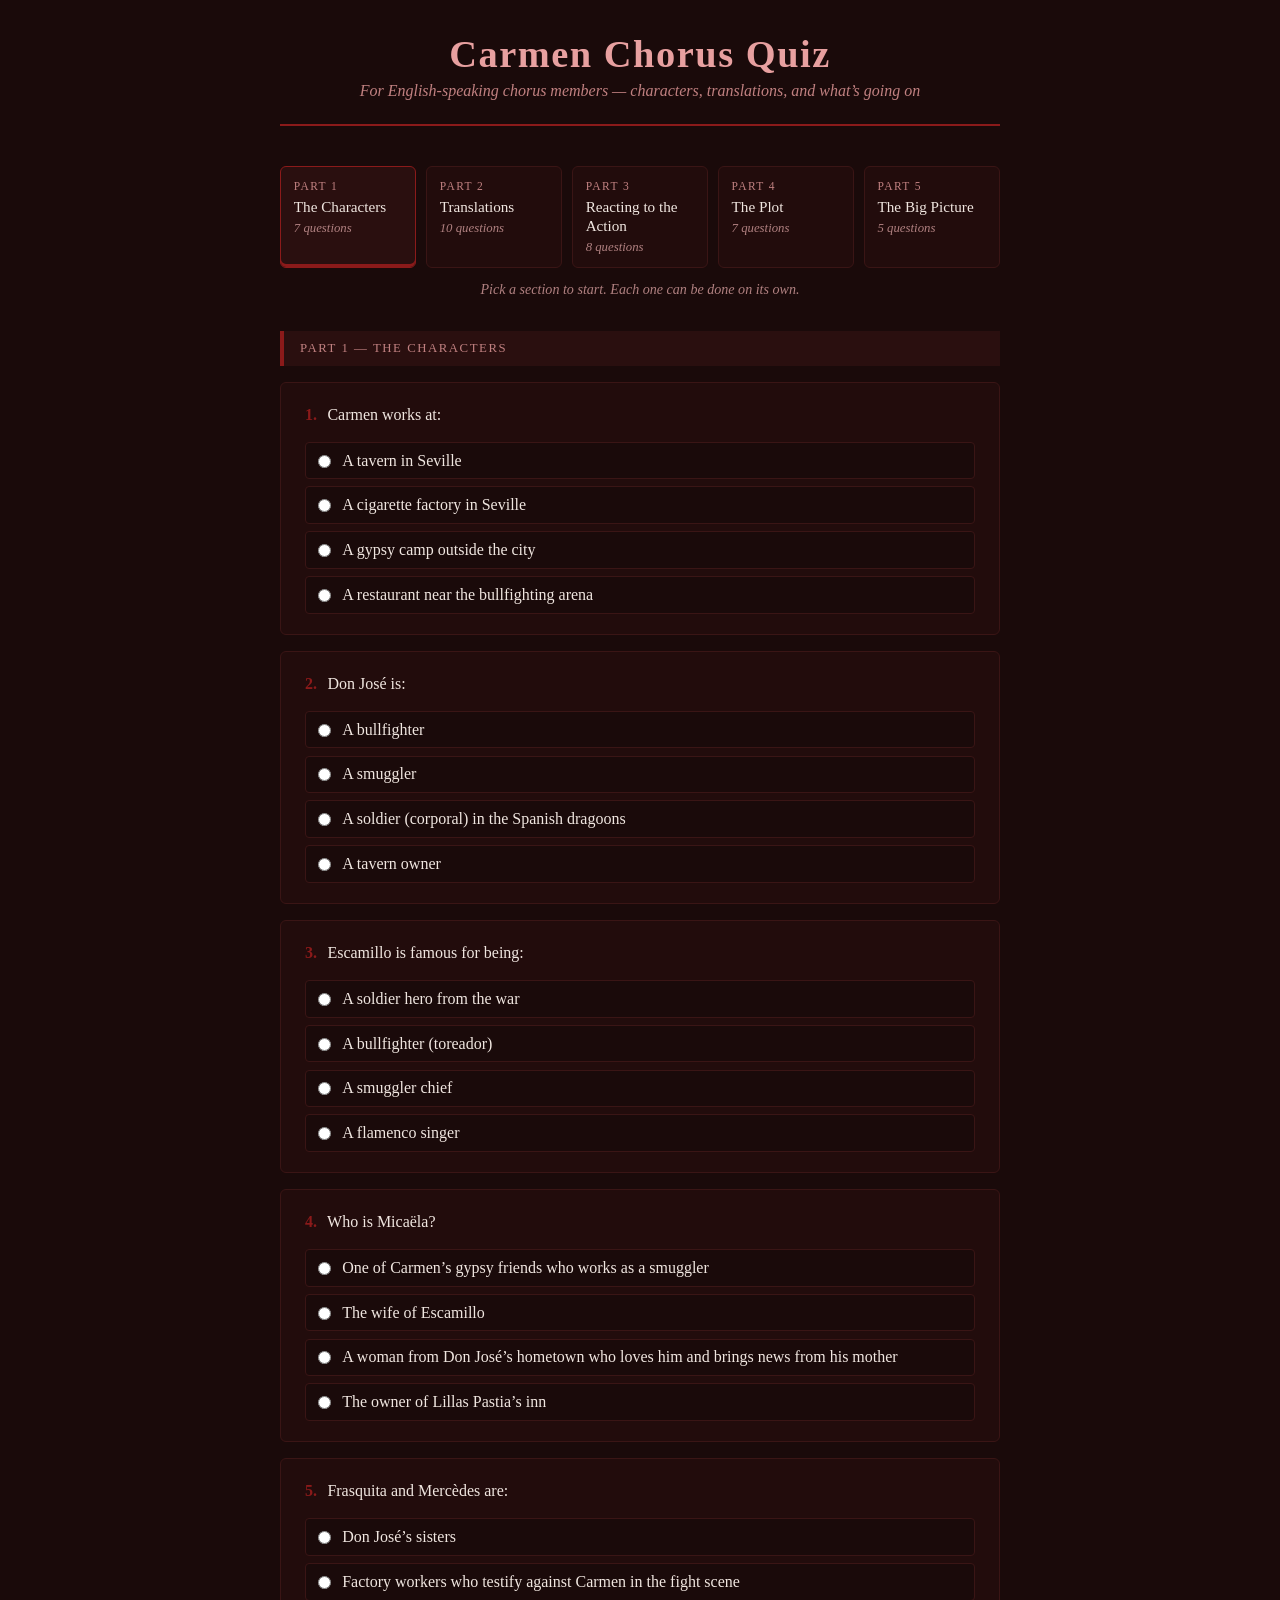
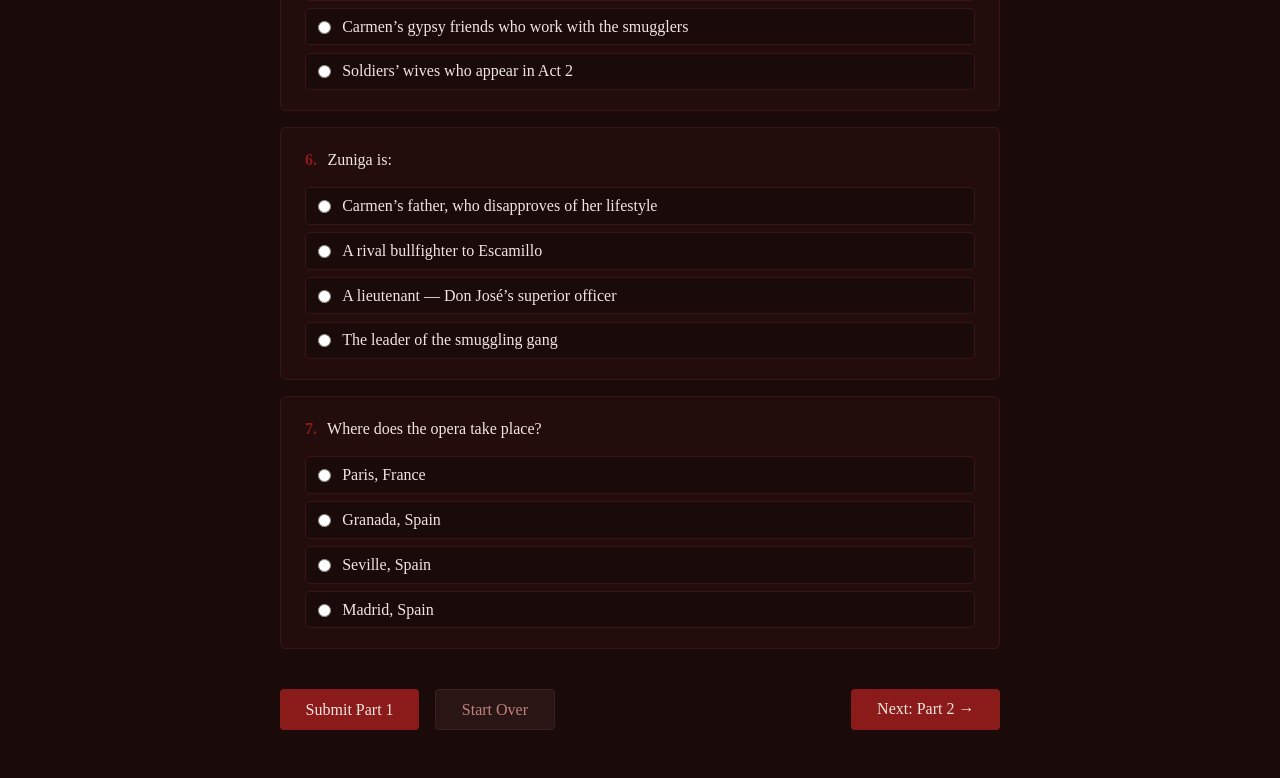
==== commit e541de81: "Add tricky "Reacting to the Action" section to Carmen quiz New Part 3 covers principals' lines and a" ====
--- a/carmen-quiz/index.html
+++ b/carmen-quiz/index.html
@@ -217,7 +217,7 @@
 
     .section-nav {
       display: grid;
-      grid-template-columns: repeat(4, 1fr);
+      grid-template-columns: repeat(5, 1fr);
       gap: 0.6rem;
       margin-bottom: 0.8rem;
     }
@@ -309,7 +309,7 @@
 
   <main id="quiz">
 
-    <section class="quiz-section" id="part-1" data-title="The Characters">
+    <section class="quiz-section" data-part="part-1" data-title="The Characters">
     <div class="section-header">Part 1 &mdash; The Characters</div>
 
     <div class="question-block" data-answer="b">
@@ -388,10 +388,9 @@
       </div>
       <div class="feedback"></div>
     </div>
-
     </section>
 
-    <section class="quiz-section" id="part-2" data-title="Translations">
+    <section class="quiz-section" data-part="part-2" data-title="Translations">
     <div class="section-header">Part 2 &mdash; What You&rsquo;re Singing (Translations)</div>
 
     <div class="question-block" data-answer="c">
@@ -493,170 +492,248 @@
       <div class="feedback">&ldquo;As for the customs officer, that&rsquo;s our business!&rdquo; The women are completely confident their charm will get the smugglers through. The men are happy to let them try.</div>
     </div>
 
-    <div class="question-block" data-answer="c">
-      <p class="question-text"><span class="q-num">17.</span> Act 4 opens with vendors working the bullfight crowd, shouting <em>&Agrave; deux cuartos!</em> What are they shouting?</p>
-      <div class="options">
-        <label class="option"><input type="radio" name="q17" value="a"> <span>&ldquo;Two o&rsquo;clock &mdash; the bullfight is starting!&rdquo;</span></label>
-        <label class="option"><input type="radio" name="q17" value="b"> <span>&ldquo;Only two tickets left!&rdquo;</span></label>
-        <label class="option"><input type="radio" name="q17" value="c"> <span>&ldquo;Two cuartos each!&rdquo; &mdash; the price of fans, oranges and the rest</span></label>
-        <label class="option"><input type="radio" name="q17" value="d"> <span>&ldquo;Two sections &mdash; sun or shade!&rdquo;</span></label>
-      </div>
-      <div class="feedback">A <em>cuarto</em> was a small copper coin. They&rsquo;re hawking fans (<em>des &eacute;ventails pour s&rsquo;&eacute;venter</em>), oranges, wine and cigarettes. Think stadium vendors: &ldquo;Get your fans here, two bucks!&rdquo;</div>
-    </div>
-
     <div class="question-block" data-answer="a">
-      <p class="question-text"><span class="q-num">18.</span> In the Act 4 procession the crowd cheers everyone who enters &mdash; then the alguazil marches past and they shout <em>&Agrave; bas! &agrave; bas!</em> Who is the alguazil, and why the boos?</p>
-      <div class="options">
-        <label class="option"><input type="radio" name="q18" value="a"> <span>The town constable &mdash; the local law officer nobody likes &mdash; so it&rsquo;s &ldquo;Down with him!&rdquo;</span></label>
-        <label class="option"><input type="radio" name="q18" value="b"> <span>The owner of the bulls &mdash; the crowd thinks his bulls are too tame</span></label>
-        <label class="option"><input type="radio" name="q18" value="c"> <span>Escamillo&rsquo;s rival matador &mdash; the crowd thinks he&rsquo;s a coward</span></label>
-        <label class="option"><input type="radio" name="q18" value="d"> <span>The mayor of Seville &mdash; he&rsquo;s just raised the ticket prices</span></label>
+      <p class="question-text"><span class="q-num">17.</span> In the Act 4 procession the crowd cheers everyone who enters &mdash; then the alguazil marches past and they shout <em>&Agrave; bas! &agrave; bas!</em> Who is the alguazil, and why the boos?</p>
+      <div class="options">
+        <label class="option"><input type="radio" name="q17" value="a"> <span>The town constable &mdash; the local law officer nobody likes &mdash; so it&rsquo;s &ldquo;Down with him!&rdquo;</span></label>
+        <label class="option"><input type="radio" name="q17" value="b"> <span>The owner of the bulls &mdash; the crowd thinks his bulls are too tame</span></label>
+        <label class="option"><input type="radio" name="q17" value="c"> <span>Escamillo&rsquo;s rival matador &mdash; the crowd thinks he&rsquo;s a coward</span></label>
+        <label class="option"><input type="radio" name="q17" value="d"> <span>The mayor of Seville &mdash; he&rsquo;s just raised the ticket prices</span></label>
       </div>
       <div class="feedback"><em>Alguazil</em> (Spanish <em>alguacil</em>) is a constable or bailiff, a petty officer of the law. The libretto calls him <em>l&rsquo;alguazil &agrave; vilaine face</em>, the ugly-faced constable. The chulos, banderilleros and picadors all get a hero&rsquo;s welcome; the policeman gets jeered. <em>&Agrave; bas</em> = &ldquo;down with,&rdquo; not <em>l&agrave;-bas</em> (&ldquo;over there&rdquo;). Boo him with gusto.</div>
     </div>
-
     </section>
 
-    <section class="quiz-section" id="part-3" data-title="The Plot">
-    <div class="section-header">Part 3 &mdash; What&rsquo;s Happening Around You (Plot)</div>
-
-    <div class="question-block" data-answer="b">
-      <p class="question-text"><span class="q-num">19.</span> Why does Carmen get arrested in Act 1?</p>
-      <div class="options">
-        <label class="option"><input type="radio" name="q19" value="a"> <span>She was caught smuggling tobacco out of the factory</span></label>
-        <label class="option"><input type="radio" name="q19" value="b"> <span>She attacked another factory worker (Manuelita) with a knife during a fight</span></label>
-        <label class="option"><input type="radio" name="q19" value="c"> <span>She insulted Lieutenant Zuniga in front of his troops</span></label>
-        <label class="option"><input type="radio" name="q19" value="d"> <span>She was caught trying to escape from Seville</span></label>
+    <section class="quiz-section" data-part="part-3" data-title="Reacting to the Action">
+    <div class="section-header">Part 3 &mdash; Reacting to the Action (Tricky Translations)</div>
+
+    <div class="question-block" data-answer="b">
+      <p class="question-text"><span class="q-num">18.</span> In the fight chorus the women retell how it all started. Manuelita announced she&rsquo;d buy herself a donkey, and Carmen, <em>railleuse &agrave; son ordinaire</em>, said: <em>Un &acirc;ne, pour quoi faire? Un balai te suffira.</em> What&rsquo;s the dig?</p>
+      <div class="options">
+        <label class="option"><input type="radio" name="q18" value="a"> <span>&ldquo;A donkey&rsquo;s too good for you &mdash; go back to sweeping the factory floor&rdquo;</span></label>
+        <label class="option"><input type="radio" name="q18" value="b"> <span>&ldquo;Why buy a donkey? A broomstick will do&rdquo; &mdash; she&rsquo;s calling Manuelita a witch</span></label>
+        <label class="option"><input type="radio" name="q18" value="c"> <span>&ldquo;A donkey? You can barely afford a broom&rdquo;</span></label>
+        <label class="option"><input type="radio" name="q18" value="d"> <span>&ldquo;You&rsquo;ll need a broom to clean up after it&rdquo;</span></label>
+      </div>
+      <div class="feedback"><em>Railleuse &agrave; son ordinaire</em> = mocking, as usual. Witches don&rsquo;t need donkeys; they fly on broomsticks.</div>
+    </div>
+
+    <div class="question-block" data-answer="d">
+      <p class="question-text"><span class="q-num">19.</span> Manuelita fires back: <em>Pour certaine promenade mon &acirc;ne te servira</em>, and the women add that two lackeys will follow behind, <em>t&rsquo;&eacute;mouchant &agrave; tour de bras</em>. What &ldquo;little ride&rdquo; is she wishing on Carmen?</p>
+      <div class="options">
+        <label class="option"><input type="radio" name="q19" value="a"> <span>Her wedding procession, with servants carrying her train</span></label>
+        <label class="option"><input type="radio" name="q19" value="b"> <span>A ride out of Seville, back to the gypsy camp where she belongs</span></label>
+        <label class="option"><input type="radio" name="q19" value="c"> <span>A ride to the bullring on the arm of a matador</span></label>
+        <label class="option"><input type="radio" name="q19" value="d"> <span>Being paraded through town on a donkey and flogged, like a convicted criminal</span></label>
+      </div>
+      <div class="feedback">Convicts were paraded through the streets on a donkey and whipped. <em>&Eacute;moucher</em> means to swat the flies off, so &ldquo;two lackeys swatting the flies off you with all their might&rdquo; is a sarcastic way of saying a flogging. <em>L&agrave;-dessus toutes les deux se sont prises aux cheveux</em>: at that, the two of them grabbed each other by the hair.</div>
+    </div>
+
+    <div class="question-block" data-answer="a">
+      <p class="question-text"><span class="q-num">20.</span> Act 1 finale. Just before she&rsquo;s marched off to prison, Carmen whispers to Jos&eacute;: <em>En chemin je te pousserai aussi fort que je le pourrai&hellip; Laisse-toi renverser&hellip; le reste me regarde!</em> What&rsquo;s the plan the crowd is about to see play out?</p>
+      <div class="options">
+        <label class="option"><input type="radio" name="q20" value="a"> <span>&ldquo;On the way I&rsquo;ll push you as hard as I can &mdash; let yourself fall, and leave the rest to me&rdquo;</span></label>
+        <label class="option"><input type="radio" name="q20" value="b"> <span>&ldquo;On the way I&rsquo;ll kiss you &mdash; act shocked, and look the other way&rdquo;</span></label>
+        <label class="option"><input type="radio" name="q20" value="c"> <span>&ldquo;On the way, untie my hands &mdash; then turn around and count to ten&rdquo;</span></label>
+        <label class="option"><input type="radio" name="q20" value="d"> <span>&ldquo;On the way I&rsquo;ll pretend to faint &mdash; catch me, and I&rsquo;ll slip away&rdquo;</span></label>
+      </div>
+      <div class="feedback"><em>Le reste me regarde</em> = the rest is my business. At the bridge she shoves him, he lets himself go over, and she escapes, flinging her rope over the parapet, while the cigarette girls crowd round Zuniga <em>avec de grands &eacute;clats de rire</em>, roaring with laughter. That laughter is you.</div>
+    </div>
+
+    <div class="question-block" data-answer="c">
+      <p class="question-text"><span class="q-num">21.</span> Act 3 finale. Before leaving the smugglers&rsquo; camp, Escamillo announces <em>Je vous invite tous aux courses de S&eacute;ville&hellip; Et qui m&rsquo;aime y viendra!</em> &mdash; looking straight at Carmen. What is he saying?</p>
+      <div class="options">
+        <label class="option"><input type="radio" name="q21" value="a"> <span>&ldquo;I invite you all to my wedding in Seville &mdash; the woman I love will be there&rdquo;</span></label>
+        <label class="option"><input type="radio" name="q21" value="b"> <span>&ldquo;I&rsquo;ll race any of you to Seville &mdash; and whoever loves me will win&rdquo;</span></label>
+        <label class="option"><input type="radio" name="q21" value="c"> <span>&ldquo;I invite you all to the bullfight in Seville &mdash; and whoever loves me will come&rdquo;</span></label>
+        <label class="option"><input type="radio" name="q21" value="d"> <span>&ldquo;I invite you all to the horse races in Seville &mdash; bring whoever you love&rdquo;</span></label>
+      </div>
+      <div class="feedback"><em>Les courses</em> here are bullfights (<em>courses de taureaux</em>), not races. A public invitation with a private target: Jos&eacute; lunges at him and Le Danca&iuml;re and Le Remendado have to hold him back while Escamillo strolls off, very slowly.</div>
+    </div>
+
+    <div class="question-block" data-answer="b">
+      <p class="question-text"><span class="q-num">22.</span> Mica&euml;la tells Jos&eacute; his mother is dying, and he finally agrees to leave. His parting words to Carmen, in front of the whole gang: <em>Sois contente, je pars, mais nous nous reverrons.</em> What does he say?</p>
+      <div class="options">
+        <label class="option"><input type="radio" name="q22" value="a"> <span>&ldquo;Be happy &mdash; I&rsquo;m leaving, and you&rsquo;ll never see me again&rdquo;</span></label>
+        <label class="option"><input type="radio" name="q22" value="b"> <span>&ldquo;Be happy, I&rsquo;m going &mdash; but we&rsquo;ll meet again&rdquo;</span></label>
+        <label class="option"><input type="radio" name="q22" value="c"> <span>&ldquo;Be happy with your bullfighter &mdash; I&rsquo;ll pray for you both&rdquo;</span></label>
+        <label class="option"><input type="radio" name="q22" value="d"> <span>&ldquo;Be patient &mdash; I&rsquo;ll come back once my mother is well&rdquo;</span></label>
+      </div>
+      <div class="feedback">It&rsquo;s a threat, not a goodbye. Moments earlier, when he swore he wouldn&rsquo;t leave even if it cost him his life, everyone sang <em>Ah! prends garde, prends garde, Don Jos&eacute;!</em> As he drags Mica&euml;la off, Escamillo&rsquo;s Toreador refrain drifts back from the distance.</div>
+    </div>
+
+    <div class="question-block" data-answer="d">
+      <p class="question-text"><span class="q-num">23.</span> Act 4, after the procession. Four alguazils march on shouting <em>Place! Place! Place au seigneur alcade!</em> What are they shouting?</p>
+      <div class="options">
+        <label class="option"><input type="radio" name="q23" value="a"> <span>&ldquo;Take your places! The bullfight is about to start!&rdquo;</span></label>
+        <label class="option"><input type="radio" name="q23" value="b"> <span>&ldquo;Over here, over here &mdash; the bullfighters are coming!&rdquo;</span></label>
+        <label class="option"><input type="radio" name="q23" value="c"> <span>&ldquo;To the square, to the square &mdash; the mayor is giving a speech!&rdquo;</span></label>
+        <label class="option"><input type="radio" name="q23" value="d"> <span>&ldquo;Make way! Make way for his lordship the alcalde!&rdquo; (the mayor)</span></label>
+      </div>
+      <div class="feedback"><em>Place!</em> here means &ldquo;make room!&rdquo;, not &ldquo;square&rdquo; or &ldquo;seat.&rdquo; The alcalde parades slowly across with his alguazils, and while everyone watches him, Frasquita and Merc&eacute;d&egrave;s slip over to warn Carmen.</div>
+    </div>
+
+    <div class="question-block" data-answer="a">
+      <p class="question-text"><span class="q-num">24.</span> During that parade Frasquita and Merc&eacute;d&egrave;s warn Carmen: <em>Il est l&agrave;&hellip; Don Jos&eacute;&hellip; dans la foule il se cache.</em> Where is he?</p>
+      <div class="options">
+        <label class="option"><input type="radio" name="q24" value="a"> <span>Hiding in the crowd &mdash; among you</span></label>
+        <label class="option"><input type="radio" name="q24" value="b"> <span>Hiding behind the arena gates</span></label>
+        <label class="option"><input type="radio" name="q24" value="c"> <span>Waiting at the tavern down the street</span></label>
+        <label class="option"><input type="radio" name="q24" value="d"> <span>Locked up &mdash; the soldiers caught him this morning</span></label>
+      </div>
+      <div class="feedback"><em>Dans la foule il se cache</em> = he&rsquo;s hiding in the crowd, which is you. Carmen answers <em>Je ne suis pas femme &agrave; trembler devant lui</em> (&ldquo;I&rsquo;m not the kind of woman to tremble in front of him&rdquo;) and stays behind to face him as everyone heads into the arena.</div>
+    </div>
+
+    <div class="question-block" data-answer="c">
+      <p class="question-text"><span class="q-num">25.</span> The very last lines. As the crowd pours out of the arena, Jos&eacute; tells them: <em>Vous pouvez m&rsquo;arr&ecirc;ter. C&rsquo;est moi qui l&rsquo;ai tu&eacute;e.</em> What does he say?</p>
+      <div class="options">
+        <label class="option"><input type="radio" name="q25" value="a"> <span>&ldquo;Stop me, before I kill again&rdquo;</span></label>
+        <label class="option"><input type="radio" name="q25" value="b"> <span>&ldquo;You can&rsquo;t stop me now &mdash; she was mine&rdquo;</span></label>
+        <label class="option"><input type="radio" name="q25" value="c"> <span>&ldquo;You can arrest me. I&rsquo;m the one who killed her.&rdquo;</span></label>
+        <label class="option"><input type="radio" name="q25" value="d"> <span>&ldquo;Stop! You have killed her!&rdquo;</span></label>
+      </div>
+      <div class="feedback"><em>Arr&ecirc;ter</em> means both &ldquo;stop&rdquo; and &ldquo;arrest.&rdquo; Then: <em>Ah! Carmen! ma Carmen ador&eacute;e!</em> A moment ago you were inside the ring singing <em>Victoire!</em> and the Toreador refrain.</div>
+    </div>
+    </section>
+
+    <section class="quiz-section" data-part="part-4" data-title="The Plot">
+    <div class="section-header">Part 4 &mdash; What&rsquo;s Happening Around You (Plot)</div>
+
+    <div class="question-block" data-answer="b">
+      <p class="question-text"><span class="q-num">26.</span> Why does Carmen get arrested in Act 1?</p>
+      <div class="options">
+        <label class="option"><input type="radio" name="q26" value="a"> <span>She was caught smuggling tobacco out of the factory</span></label>
+        <label class="option"><input type="radio" name="q26" value="b"> <span>She attacked another factory worker (Manuelita) with a knife during a fight</span></label>
+        <label class="option"><input type="radio" name="q26" value="c"> <span>She insulted Lieutenant Zuniga in front of his troops</span></label>
+        <label class="option"><input type="radio" name="q26" value="d"> <span>She was caught trying to escape from Seville</span></label>
       </div>
       <div class="feedback">The factory girls come out, a fight breaks out inside, and witnesses report Carmen started it and used a knife. Zuniga orders Don Jos&eacute; to arrest her.</div>
     </div>
 
     <div class="question-block" data-answer="b">
-      <p class="question-text"><span class="q-num">20.</span> What does Carmen do with a flower in Act 1 to set the whole story in motion?</p>
-      <div class="options">
-        <label class="option"><input type="radio" name="q20" value="a"> <span>Throws it at Zuniga to provoke him</span></label>
-        <label class="option"><input type="radio" name="q20" value="b"> <span>Throws it at Don Jos&eacute;, flirting with him while he tries to ignore her</span></label>
-        <label class="option"><input type="radio" name="q20" value="c"> <span>Drops it at Escamillo&rsquo;s feet as a love token</span></label>
-        <label class="option"><input type="radio" name="q20" value="d"> <span>Puts it on the factory gate as a signal to the smugglers</span></label>
+      <p class="question-text"><span class="q-num">27.</span> What does Carmen do with a flower in Act 1 to set the whole story in motion?</p>
+      <div class="options">
+        <label class="option"><input type="radio" name="q27" value="a"> <span>Throws it at Zuniga to provoke him</span></label>
+        <label class="option"><input type="radio" name="q27" value="b"> <span>Throws it at Don Jos&eacute;, flirting with him while he tries to ignore her</span></label>
+        <label class="option"><input type="radio" name="q27" value="c"> <span>Drops it at Escamillo&rsquo;s feet as a love token</span></label>
+        <label class="option"><input type="radio" name="q27" value="d"> <span>Puts it on the factory gate as a signal to the smugglers</span></label>
       </div>
       <div class="feedback">Don Jos&eacute; is deliberately not watching Carmen (he&rsquo;s fiddling with the little chain for his priming pin, pointedly ignoring all the flirting going on). She walks right up and throws the flower at him. He keeps it.</div>
     </div>
 
     <div class="question-block" data-answer="c">
-      <p class="question-text"><span class="q-num">21.</span> How does Don Jos&eacute; end up joining the smugglers between Acts 1 and 2?</p>
-      <div class="options">
-        <label class="option"><input type="radio" name="q21" value="a"> <span>He voluntarily deserts the army to follow Carmen</span></label>
-        <label class="option"><input type="radio" name="q21" value="b"> <span>He is bribed with a large sum of money by Danac&iuml;re</span></label>
-        <label class="option"><input type="radio" name="q21" value="c"> <span>He loosened Carmen&rsquo;s bonds and let her escape, was jailed for it, then fought Zuniga &mdash; so he had to flee</span></label>
-        <label class="option"><input type="radio" name="q21" value="d"> <span>He is dismissed from the army after the factory riot</span></label>
+      <p class="question-text"><span class="q-num">28.</span> How does Don Jos&eacute; end up joining the smugglers between Acts 1 and 2?</p>
+      <div class="options">
+        <label class="option"><input type="radio" name="q28" value="a"> <span>He voluntarily deserts the army to follow Carmen</span></label>
+        <label class="option"><input type="radio" name="q28" value="b"> <span>He is bribed with a large sum of money by Danac&iuml;re</span></label>
+        <label class="option"><input type="radio" name="q28" value="c"> <span>He loosened Carmen&rsquo;s bonds and let her escape, was jailed for it, then fought Zuniga &mdash; so he had to flee</span></label>
+        <label class="option"><input type="radio" name="q28" value="d"> <span>He is dismissed from the army after the factory riot</span></label>
       </div>
       <div class="feedback">Carmen seduces Jos&eacute; into releasing her (the Seguidilla at the end of Act 1). He serves two months in jail. By Act 2 he&rsquo;s just been released &mdash; but when Zuniga shows up at the tavern, Jos&eacute; fights him and the smugglers have to take him in.</div>
     </div>
 
     <div class="question-block" data-answer="c">
-      <p class="question-text"><span class="q-num">22.</span> What do the card readings predict in Act 3?</p>
-      <div class="options">
-        <label class="option"><input type="radio" name="q22" value="a"> <span>That Don Jos&eacute; will be captured by the army</span></label>
-        <label class="option"><input type="radio" name="q22" value="b"> <span>That the smuggling operation will succeed</span></label>
-        <label class="option"><input type="radio" name="q22" value="c"> <span>Death &mdash; first for Carmen, then for Don Jos&eacute;</span></label>
-        <label class="option"><input type="radio" name="q22" value="d"> <span>That Carmen and Escamillo will marry</span></label>
+      <p class="question-text"><span class="q-num">29.</span> What do the card readings predict in Act 3?</p>
+      <div class="options">
+        <label class="option"><input type="radio" name="q29" value="a"> <span>That Don Jos&eacute; will be captured by the army</span></label>
+        <label class="option"><input type="radio" name="q29" value="b"> <span>That the smuggling operation will succeed</span></label>
+        <label class="option"><input type="radio" name="q29" value="c"> <span>Death &mdash; first for Carmen, then for Don Jos&eacute;</span></label>
+        <label class="option"><input type="radio" name="q29" value="d"> <span>That Carmen and Escamillo will marry</span></label>
       </div>
       <div class="feedback">Frasquita and Merc&egrave;des draw happy cards. Carmen draws death, then draws again &mdash; still death. She accepts it with fatalistic calm. This is one of the most important emotional moments in the opera.</div>
     </div>
 
     <div class="question-block" data-answer="c">
-      <p class="question-text"><span class="q-num">23.</span> Why does Mica&euml;la come to find Don Jos&eacute; in Act 3?</p>
-      <div class="options">
-        <label class="option"><input type="radio" name="q23" value="a"> <span>She wants to warn him that soldiers are on their way to arrest the smugglers</span></label>
-        <label class="option"><input type="radio" name="q23" value="b"> <span>She still loves him and wants him to leave Carmen before it&rsquo;s too late</span></label>
-        <label class="option"><input type="radio" name="q23" value="c"> <span>His mother is dying and wants to see him one last time</span></label>
-        <label class="option"><input type="radio" name="q23" value="d"> <span>She carries a letter from the army offering Jos&eacute; a pardon</span></label>
+      <p class="question-text"><span class="q-num">30.</span> Why does Mica&euml;la come to find Don Jos&eacute; in Act 3?</p>
+      <div class="options">
+        <label class="option"><input type="radio" name="q30" value="a"> <span>She wants to warn him that soldiers are on their way to arrest the smugglers</span></label>
+        <label class="option"><input type="radio" name="q30" value="b"> <span>She still loves him and wants him to leave Carmen before it&rsquo;s too late</span></label>
+        <label class="option"><input type="radio" name="q30" value="c"> <span>His mother is dying and wants to see him one last time</span></label>
+        <label class="option"><input type="radio" name="q30" value="d"> <span>She carries a letter from the army offering Jos&eacute; a pardon</span></label>
       </div>
       <div class="feedback">Mica&euml;la actually sneaks into the smugglers&rsquo; mountain hideout alone to find him. It takes courage. She does still love him, but the stated reason is his dying mother.</div>
     </div>
 
     <div class="question-block" data-answer="d">
-      <p class="question-text"><span class="q-num">24.</span> By Act 4, Carmen is in love with:</p>
-      <div class="options">
-        <label class="option"><input type="radio" name="q24" value="a"> <span>Don Jos&eacute;</span></label>
-        <label class="option"><input type="radio" name="q24" value="b"> <span>Zuniga</span></label>
-        <label class="option"><input type="radio" name="q24" value="c"> <span>Remendado</span></label>
-        <label class="option"><input type="radio" name="q24" value="d"> <span>Escamillo</span></label>
+      <p class="question-text"><span class="q-num">31.</span> By Act 4, Carmen is in love with:</p>
+      <div class="options">
+        <label class="option"><input type="radio" name="q31" value="a"> <span>Don Jos&eacute;</span></label>
+        <label class="option"><input type="radio" name="q31" value="b"> <span>Zuniga</span></label>
+        <label class="option"><input type="radio" name="q31" value="c"> <span>Remendado</span></label>
+        <label class="option"><input type="radio" name="q31" value="d"> <span>Escamillo</span></label>
       </div>
       <div class="feedback">Carmen moved on from Don Jos&eacute; during Act 3. She and Escamillo arrive at the bullfight together. She&rsquo;s happy. This makes the ending even more brutal.</div>
     </div>
 
     <div class="question-block" data-answer="b">
-      <p class="question-text"><span class="q-num">25.</span> What is Lillas Pastia&rsquo;s inn (the Act 2 setting)?</p>
-      <div class="options">
-        <label class="option"><input type="radio" name="q25" value="a"> <span>A prison where Carmen is held after the factory fight</span></label>
-        <label class="option"><input type="radio" name="q25" value="b"> <span>A shady tavern on the edge of town where soldiers drink and Carmen&rsquo;s gang does business</span></label>
-        <label class="option"><input type="radio" name="q25" value="c"> <span>The bullfighting arena where Escamillo performs</span></label>
-        <label class="option"><input type="radio" name="q25" value="d"> <span>The cigarette factory after hours</span></label>
+      <p class="question-text"><span class="q-num">32.</span> What is Lillas Pastia&rsquo;s inn (the Act 2 setting)?</p>
+      <div class="options">
+        <label class="option"><input type="radio" name="q32" value="a"> <span>A prison where Carmen is held after the factory fight</span></label>
+        <label class="option"><input type="radio" name="q32" value="b"> <span>A shady tavern on the edge of town where soldiers drink and Carmen&rsquo;s gang does business</span></label>
+        <label class="option"><input type="radio" name="q32" value="c"> <span>The bullfighting arena where Escamillo performs</span></label>
+        <label class="option"><input type="radio" name="q32" value="d"> <span>The cigarette factory after hours</span></label>
       </div>
       <div class="feedback">Think of it as a bar that&rsquo;s also a front for smuggling operations. The authorities tolerate it; Lillas Pastia is connected. It&rsquo;s where Act 2 opens.</div>
     </div>
-
     </section>
 
-    <section class="quiz-section" id="part-4" data-title="The Big Picture">
-    <div class="section-header">Part 4 &mdash; The Big Picture</div>
-
-    <div class="question-block" data-answer="b">
-      <p class="question-text"><span class="q-num">26.</span> Don Jos&eacute; hears a bugle call during Act 2 while Carmen is dancing for him. What happens?</p>
-      <div class="options">
-        <label class="option"><input type="radio" name="q26" value="a"> <span>He ignores it and stays, proving his love for Carmen</span></label>
-        <label class="option"><input type="radio" name="q26" value="b"> <span>He says he must return to barracks; Carmen is furious and mocks him for being a good little soldier</span></label>
-        <label class="option"><input type="radio" name="q26" value="c"> <span>He uses it as an excuse to leave Carmen and return to Mica&euml;la</span></label>
-        <label class="option"><input type="radio" name="q26" value="d"> <span>He pretends not to hear it because Zuniga is watching</span></label>
+    <section class="quiz-section" data-part="part-5" data-title="The Big Picture">
+    <div class="section-header">Part 5 &mdash; The Big Picture</div>
+
+    <div class="question-block" data-answer="b">
+      <p class="question-text"><span class="q-num">33.</span> Don Jos&eacute; hears a bugle call during Act 2 while Carmen is dancing for him. What happens?</p>
+      <div class="options">
+        <label class="option"><input type="radio" name="q33" value="a"> <span>He ignores it and stays, proving his love for Carmen</span></label>
+        <label class="option"><input type="radio" name="q33" value="b"> <span>He says he must return to barracks; Carmen is furious and mocks him for being a good little soldier</span></label>
+        <label class="option"><input type="radio" name="q33" value="c"> <span>He uses it as an excuse to leave Carmen and return to Mica&euml;la</span></label>
+        <label class="option"><input type="radio" name="q33" value="d"> <span>He pretends not to hear it because Zuniga is watching</span></label>
       </div>
       <div class="feedback">The retreat bugle is the turning point of Act 2. Carmen sees it as proof that Jos&eacute; values his uniform over her. She sings <em>Au quartier! pour l&rsquo;appel! Ah! j&rsquo;&eacute;tais vraiment trop b&ecirc;te!</em> (&ldquo;Back to barracks! For roll call! Ah, what a fool I was!&rdquo;), calls him a canary (<em>Va-t&rsquo;en donc, canari</em>), hurls his shako at him and tells him to take his sabre and go.</div>
     </div>
 
     <div class="question-block" data-answer="b">
-      <p class="question-text"><span class="q-num">27.</span> Carmen refuses to go back to Don Jos&eacute; at the end of Act 4 even though she knows it may kill her. Why?</p>
-      <div class="options">
-        <label class="option"><input type="radio" name="q27" value="a"> <span>She no longer loves anyone &mdash; she only cares about the smuggling business now</span></label>
-        <label class="option"><input type="radio" name="q27" value="b"> <span>She is free and will not be owned or controlled; she would rather die than submit</span></label>
-        <label class="option"><input type="radio" name="q27" value="c"> <span>She doesn&rsquo;t believe Jos&eacute; will actually hurt her</span></label>
-        <label class="option"><input type="radio" name="q27" value="d"> <span>She is waiting for Escamillo to come out of the ring and rescue her</span></label>
+      <p class="question-text"><span class="q-num">34.</span> Carmen refuses to go back to Don Jos&eacute; at the end of Act 4 even though she knows it may kill her. Why?</p>
+      <div class="options">
+        <label class="option"><input type="radio" name="q34" value="a"> <span>She no longer loves anyone &mdash; she only cares about the smuggling business now</span></label>
+        <label class="option"><input type="radio" name="q34" value="b"> <span>She is free and will not be owned or controlled; she would rather die than submit</span></label>
+        <label class="option"><input type="radio" name="q34" value="c"> <span>She doesn&rsquo;t believe Jos&eacute; will actually hurt her</span></label>
+        <label class="option"><input type="radio" name="q34" value="d"> <span>She is waiting for Escamillo to come out of the ring and rescue her</span></label>
       </div>
       <div class="feedback">This is the opera&rsquo;s central idea. Carmen told the cards she would die. She throws the ring Jos&eacute; gave her at his feet anyway. Her freedom matters more than her life. This is why she&rsquo;s a tragic hero, not just a victim.</div>
     </div>
 
     <div class="question-block" data-answer="b">
-      <p class="question-text"><span class="q-num">28.</span> How does the opera end?</p>
-      <div class="options">
-        <label class="option"><input type="radio" name="q28" value="a"> <span>Carmen and Don Jos&eacute; reconcile and flee together</span></label>
-        <label class="option"><input type="radio" name="q28" value="b"> <span>Don Jos&eacute; stabs Carmen outside the bullring just as the crowd inside cheers Escamillo&rsquo;s victory, then gives himself up</span></label>
-        <label class="option"><input type="radio" name="q28" value="c"> <span>Carmen is arrested by soldiers and Don Jos&eacute; escapes into the mountains</span></label>
-        <label class="option"><input type="radio" name="q28" value="d"> <span>Escamillo is killed in the ring and Carmen, grief-stricken, flees with Jos&eacute;</span></label>
+      <p class="question-text"><span class="q-num">35.</span> How does the opera end?</p>
+      <div class="options">
+        <label class="option"><input type="radio" name="q35" value="a"> <span>Carmen and Don Jos&eacute; reconcile and flee together</span></label>
+        <label class="option"><input type="radio" name="q35" value="b"> <span>Don Jos&eacute; stabs Carmen outside the bullring just as the crowd inside cheers Escamillo&rsquo;s victory, then gives himself up</span></label>
+        <label class="option"><input type="radio" name="q35" value="c"> <span>Carmen is arrested by soldiers and Don Jos&eacute; escapes into the mountains</span></label>
+        <label class="option"><input type="radio" name="q35" value="d"> <span>Escamillo is killed in the ring and Carmen, grief-stricken, flees with Jos&eacute;</span></label>
       </div>
       <div class="feedback">The simultaneous triumph inside and murder outside is the finale&rsquo;s central dramatic irony. The crowd&rsquo;s cheers of <em>Victoire!</em> overlap with Carmen&rsquo;s dying moments.</div>
     </div>
 
     <div class="question-block" data-answer="b">
-      <p class="question-text"><span class="q-num">29.</span> What happened to Don Jos&eacute; between Acts 1 and 2 (why does Carmen look surprised when he walks into the tavern)?</p>
-      <div class="options">
-        <label class="option"><input type="radio" name="q29" value="a"> <span>He went home to Navarre to see his dying mother</span></label>
-        <label class="option"><input type="radio" name="q29" value="b"> <span>He was in prison for two months for letting Carmen escape</span></label>
-        <label class="option"><input type="radio" name="q29" value="c"> <span>He was sent to fight in a war in Morocco</span></label>
-        <label class="option"><input type="radio" name="q29" value="d"> <span>He deserted the army and had been hiding in the mountains</span></label>
+      <p class="question-text"><span class="q-num">36.</span> What happened to Don Jos&eacute; between Acts 1 and 2 (why does Carmen look surprised when he walks into the tavern)?</p>
+      <div class="options">
+        <label class="option"><input type="radio" name="q36" value="a"> <span>He went home to Navarre to see his dying mother</span></label>
+        <label class="option"><input type="radio" name="q36" value="b"> <span>He was in prison for two months for letting Carmen escape</span></label>
+        <label class="option"><input type="radio" name="q36" value="c"> <span>He was sent to fight in a war in Morocco</span></label>
+        <label class="option"><input type="radio" name="q36" value="d"> <span>He deserted the army and had been hiding in the mountains</span></label>
       </div>
       <div class="feedback">Jos&eacute; loosened the rope on Carmen&rsquo;s wrists, she pushed him and ran. He was court-martialed, demoted, and served two months in military jail. He&rsquo;s just been released when Act 2 begins. Carmen wasn&rsquo;t sure he&rsquo;d come.</div>
     </div>
 
     <div class="question-block" data-answer="c">
-      <p class="question-text"><span class="q-num">30.</span> Why does the Act 4 setting &mdash; the bullfighting arena &mdash; matter to the story?</p>
-      <div class="options">
-        <label class="option"><input type="radio" name="q30" value="a"> <span>It is where Carmen and Jos&eacute; first met, so their story ends where it began</span></label>
-        <label class="option"><input type="radio" name="q30" value="b"> <span>Bullfighters are hated by soldiers, so it guarantees a confrontation</span></label>
-        <label class="option"><input type="radio" name="q30" value="c"> <span>It brings together all the threads: Escamillo&rsquo;s triumph, Carmen&rsquo;s new happiness, and Jos&eacute;&rsquo;s obsession &mdash; in the same place, at the same moment</span></label>
-        <label class="option"><input type="radio" name="q30" value="d"> <span>It is the only public place in Seville where soldiers cannot legally carry weapons</span></label>
+      <p class="question-text"><span class="q-num">37.</span> Why does the Act 4 setting &mdash; the bullfighting arena &mdash; matter to the story?</p>
+      <div class="options">
+        <label class="option"><input type="radio" name="q37" value="a"> <span>It is where Carmen and Jos&eacute; first met, so their story ends where it began</span></label>
+        <label class="option"><input type="radio" name="q37" value="b"> <span>Bullfighters are hated by soldiers, so it guarantees a confrontation</span></label>
+        <label class="option"><input type="radio" name="q37" value="c"> <span>It brings together all the threads: Escamillo&rsquo;s triumph, Carmen&rsquo;s new happiness, and Jos&eacute;&rsquo;s obsession &mdash; in the same place, at the same moment</span></label>
+        <label class="option"><input type="radio" name="q37" value="d"> <span>It is the only public place in Seville where soldiers cannot legally carry weapons</span></label>
       </div>
       <div class="feedback">The crowd celebrates inside while the private tragedy plays out just outside the gates. The drama depends on everything converging here: Escamillo winning, Carmen radiantly happy with him, and Jos&eacute; who has lost everything.</div>
     </div>
-
     </section>
 
   </main>
@@ -683,10 +760,10 @@
     sections.forEach(function (section, i) {
       const status = nav.children[i].querySelector('.nav-status');
       const total = section.querySelectorAll('.question-block').length;
-      if (section.id in scores) {
-        status.textContent = 'Score: ' + scores[section.id] + ' / ' + total;
+      if (section.dataset.part in scores) {
+        status.textContent = 'Score: ' + scores[section.dataset.part] + ' / ' + total;
         status.classList.add('done');
-        done++; right += scores[section.id]; asked += total;
+        done++; right += scores[section.dataset.part]; asked += total;
       } else {
         status.textContent = total + ' questions';
         status.classList.remove('done');
@@ -697,7 +774,7 @@
   }
 
   function show(id) {
-    const target = sections.find(function (s) { return s.id === id; }) || sections[0];
+    const target = sections.find(function (s) { return s.dataset.part === id; }) || sections[0];
     sections.forEach(function (section, i) {
       section.hidden = section !== target;
       nav.children[i].setAttribute('aria-current', section === target ? 'true' : 'false');
@@ -756,7 +833,7 @@
     results.scrollIntoView({ behavior: 'smooth', block: 'nearest' });
     section.querySelector('.submit-btn').disabled = true;
 
-    scores[section.id] = score;
+    scores[section.dataset.part] = score;
     updateNav();
   }
 
@@ -774,15 +851,15 @@
     section.querySelector('.results').style.display = 'none';
     section.querySelector('.submit-btn').disabled = false;
 
-    delete scores[section.id];
+    delete scores[section.dataset.part];
     updateNav();
     window.scrollTo({ top: 0, behavior: 'smooth' });
   }
 
   sections.forEach(function (section, i) {
-    const num = section.id.replace('part-', '');
+    const num = section.dataset.part.replace('part-', '');
     const link = document.createElement('a');
-    link.href = '#' + section.id;
+    link.href = '#' + section.dataset.part;
     link.innerHTML = '<span class="nav-part">Part ' + num + '</span>' +
       '<span class="nav-title"></span><span class="nav-status"></span>';
     link.querySelector('.nav-title').textContent = section.dataset.title;
@@ -793,8 +870,8 @@
       '<div class="controls">' +
         '<button type="button" class="submit-btn">Submit Part ' + num + '</button>' +
         '<button type="button" class="reset-btn">Start Over</button>' +
-        (next ? '<a class="next-btn" href="#' + next.id + '" role="button">Next: Part ' +
-          next.id.replace('part-', '') + ' &rarr;</a>' : '') +
+        (next ? '<a class="next-btn" href="#' + next.dataset.part + '" role="button">Next: Part ' +
+          next.dataset.part.replace('part-', '') + ' &rarr;</a>' : '') +
       '</div>' +
       '<div class="results">' +
         '<h2>Part ' + num + ' Score</h2>' +
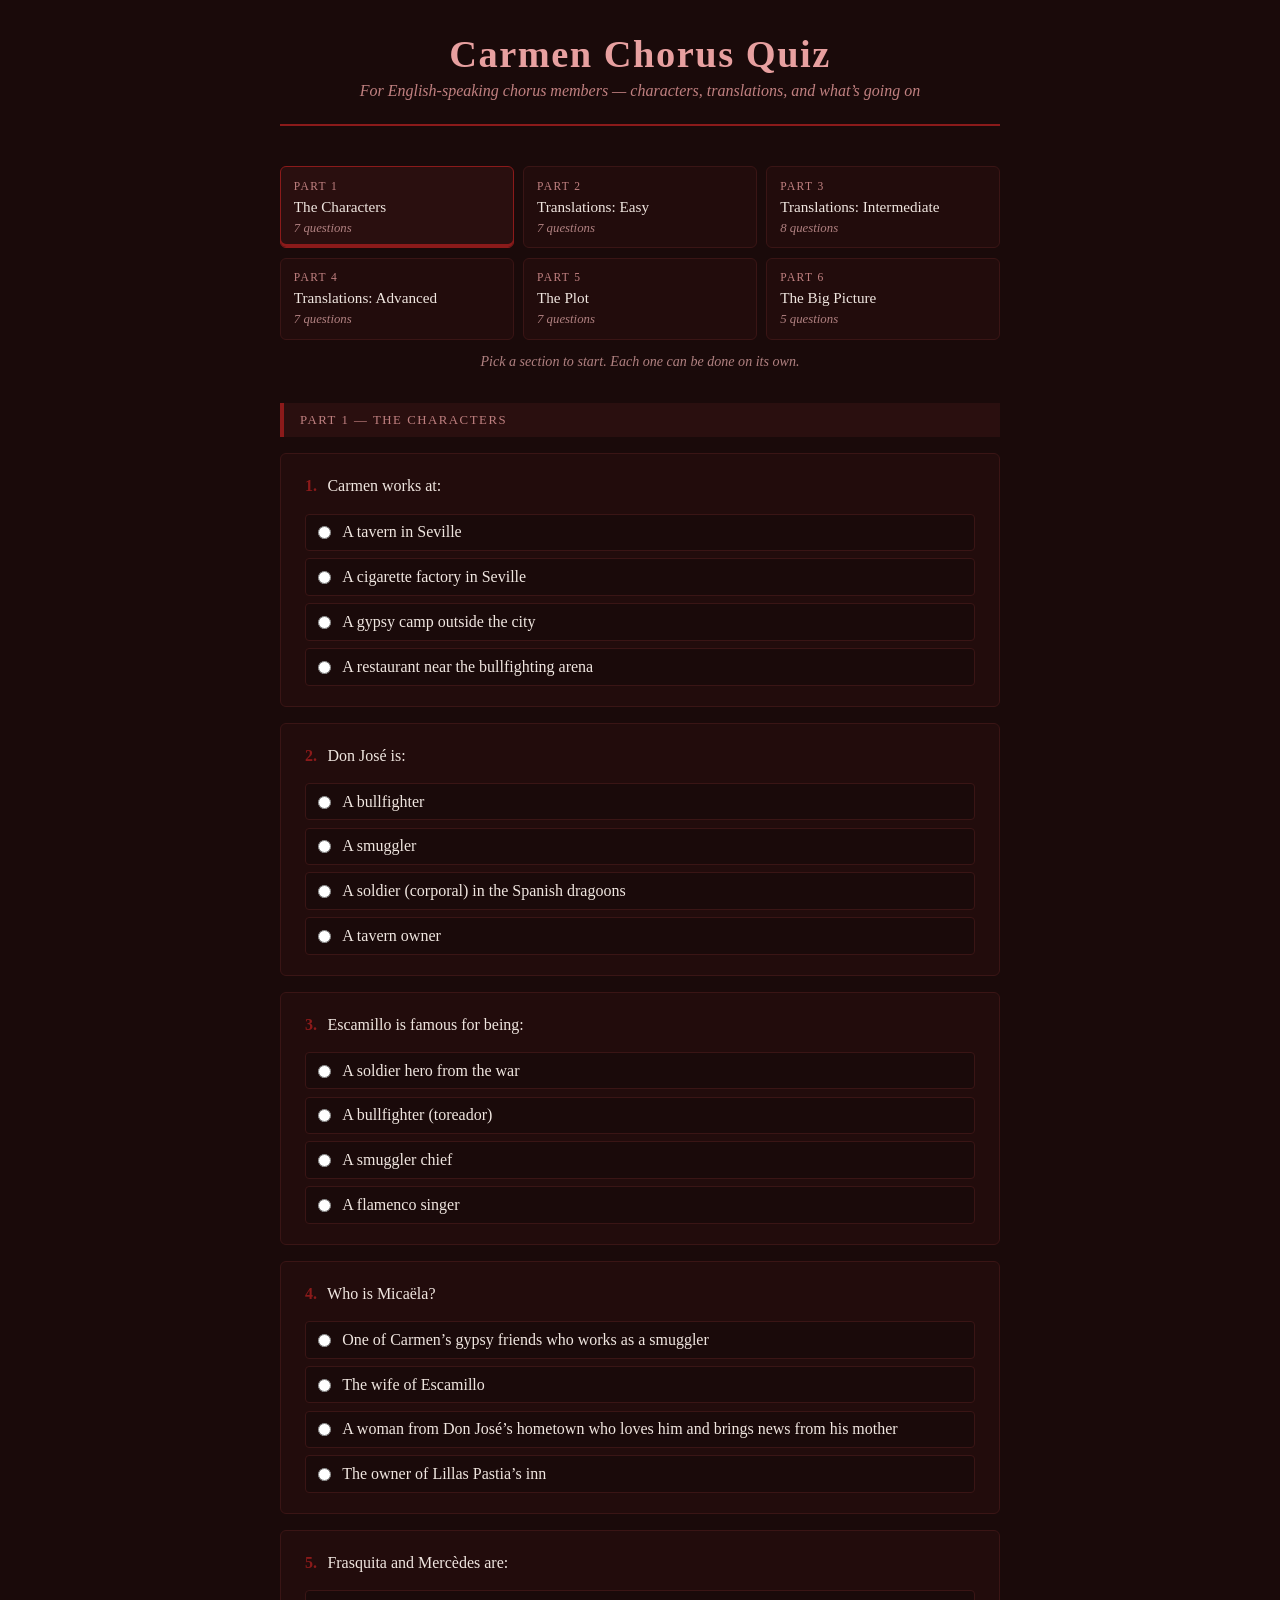
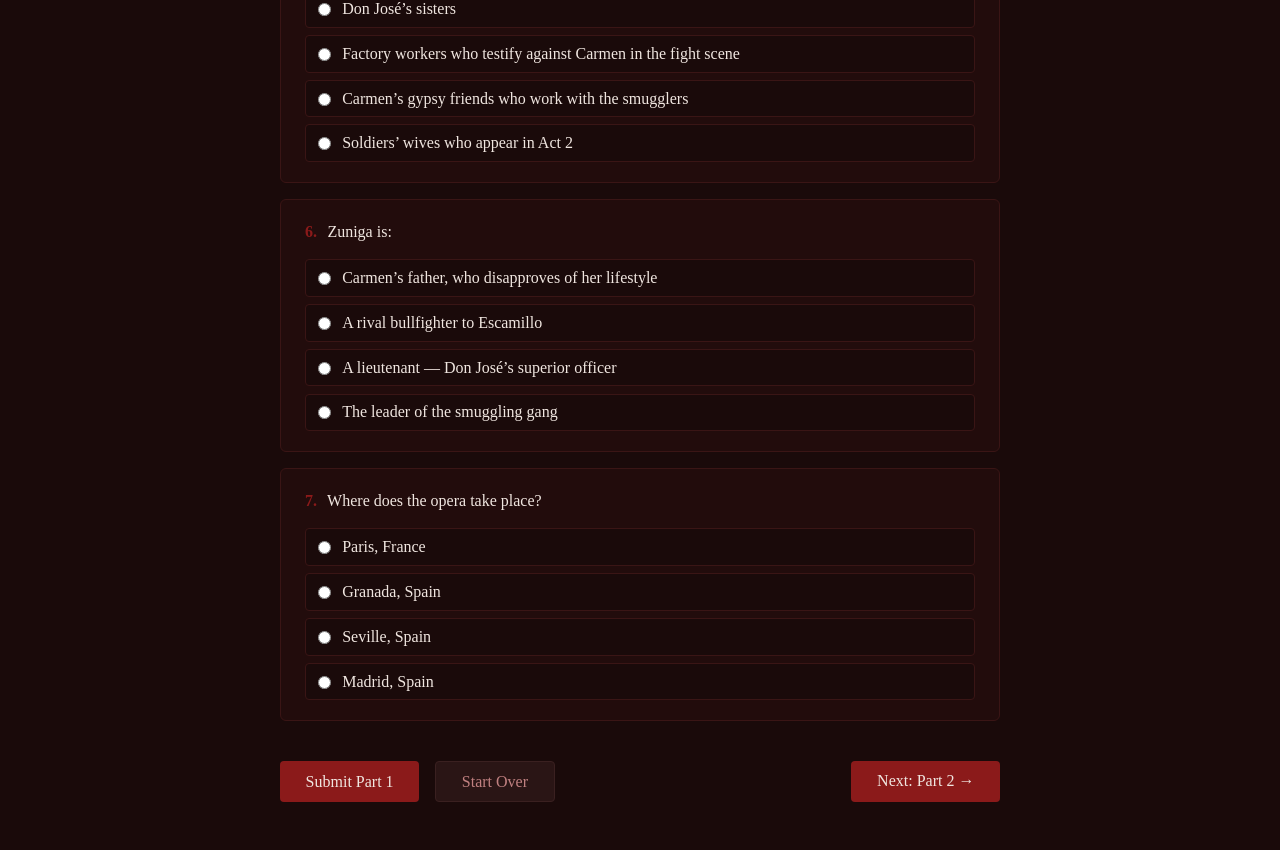
==== commit dbbabe38: "Split Carmen quiz translations into easy, intermediate and advanced Regroup translation questions by" ====
--- a/carmen-quiz/index.html
+++ b/carmen-quiz/index.html
@@ -217,7 +217,7 @@
 
     .section-nav {
       display: grid;
-      grid-template-columns: repeat(5, 1fr);
+      grid-template-columns: repeat(3, 1fr);
       gap: 0.6rem;
       margin-bottom: 0.8rem;
     }
@@ -390,8 +390,8 @@
     </div>
     </section>
 
-    <section class="quiz-section" data-part="part-2" data-title="Translations">
-    <div class="section-header">Part 2 &mdash; What You&rsquo;re Singing (Translations)</div>
+    <section class="quiz-section" data-part="part-2" data-title="Translations: Easy">
+    <div class="section-header">Part 2 &mdash; Translations: Easy</div>
 
     <div class="question-block" data-answer="c">
       <p class="question-text"><span class="q-num">8.</span> In the opening scene, the bored soldiers people-watch in the square and sing <em>Dr&ocirc;les de gens que ces gens-l&agrave;!</em> What are they saying?</p>
@@ -404,333 +404,381 @@
       <div class="feedback"><em>Dr&ocirc;le</em> means funny or odd. <em>Sur la place, chacun passe, chacun vient, chacun va</em>: everyone comes and goes, and the soldiers have nothing better to do than make snarky comments about them.</div>
     </div>
 
-    <div class="question-block" data-answer="c">
-      <p class="question-text"><span class="q-num">9.</span> Moral&egrave;s and the soldiers try to get Mica&euml;la to wait with them for Don Jos&eacute;. She slips away, promising to come back <em>quand la garde montante remplacera la garde descendante</em>. When is that?</p>
-      <div class="options">
-        <label class="option"><input type="radio" name="q9" value="a"> <span>When the sun goes down over the square</span></label>
-        <label class="option"><input type="radio" name="q9" value="b"> <span>When the factory bell rings for the girls&rsquo; break</span></label>
-        <label class="option"><input type="radio" name="q9" value="c"> <span>At the changing of the guard &mdash; when the new guard comes on duty to relieve the old one</span></label>
-        <label class="option"><input type="radio" name="q9" value="d"> <span>When the soldiers march down from the fort into town</span></label>
+    <div class="question-block" data-answer="b">
+      <p class="question-text"><span class="q-num">9.</span> The factory bell rings, the young men gather in the square and sing <em>La cloche a sonn&eacute;</em>. What are they waiting for?</p>
+      <div class="options">
+        <label class="option"><input type="radio" name="q9" value="a"> <span>The soldiers to change the guard</span></label>
+        <label class="option"><input type="radio" name="q9" value="b"> <span>The cigarette girls to come out of the factory on their break</span></label>
+        <label class="option"><input type="radio" name="q9" value="c"> <span>Mass to finish so they can head to the bullfight</span></label>
+        <label class="option"><input type="radio" name="q9" value="d"> <span>Lillas Pastia to open the tavern</span></label>
+      </div>
+      <div class="feedback"><em>La cloche a sonn&eacute;, nous venons ici guetter le retour</em>: the bell has rung, and we&rsquo;ve come to watch for you. They plan to follow the <em>brunes cigari&egrave;res</em> (dark-haired cigarette girls), murmuring sweet nothings.</div>
+    </div>
+
+    <div class="question-block" data-answer="d">
+      <p class="question-text"><span class="q-num">10.</span> The young men (tenors, that&rsquo;s you) crowd around Carmen and beg: <em>Carmen! sois gentille, au moins r&eacute;ponds-nous, et dis-nous quel jour tu nous aimeras!</em> What do they ask, and what&rsquo;s her answer?</p>
+      <div class="options">
+        <label class="option"><input type="radio" name="q10" value="a"> <span>&ldquo;Tell us which one of us you love&rdquo; &mdash; she points at Don Jos&eacute;</span></label>
+        <label class="option"><input type="radio" name="q10" value="b"> <span>&ldquo;Tell us when your shift ends&rdquo; &mdash; she says when the bell rings</span></label>
+        <label class="option"><input type="radio" name="q10" value="c"> <span>&ldquo;Be kind and dance for us&rdquo; &mdash; she says only for the soldiers</span></label>
+        <label class="option"><input type="radio" name="q10" value="d"> <span>&ldquo;Tell us what day you&rsquo;ll love us&rdquo; &mdash; she says maybe never, maybe tomorrow, but not today</span></label>
+      </div>
+      <div class="feedback"><em>Quand je vous aimerai? Ma foi, je ne sais pas&hellip; Peut-&ecirc;tre jamais, peut-&ecirc;tre demain; mais pas aujourd&rsquo;hui, c&rsquo;est certain.</em> Then she launches straight into the Habanera.</div>
+    </div>
+
+    <div class="question-block" data-answer="b">
+      <p class="question-text"><span class="q-num">11.</span> A fight breaks out inside the factory and the women&rsquo;s chorus splits in two, one side shouting <em>C&rsquo;est la Carmencita!</em> and the other <em>Non, non! ce n&rsquo;est pas elle!</em> What are they arguing about?</p>
+      <div class="options">
+        <label class="option"><input type="radio" name="q11" value="a"> <span>Whether Carmen is coming out on her break</span></label>
+        <label class="option"><input type="radio" name="q11" value="b"> <span>Who started the fight &mdash; one side blames Carmen, the other says it was Manuelita</span></label>
+        <label class="option"><input type="radio" name="q11" value="c"> <span>Which of the women Don Jos&eacute; has been watching</span></label>
+        <label class="option"><input type="radio" name="q11" value="d"> <span>Whether Carmen should be let back into the factory</span></label>
+      </div>
+      <div class="feedback">Zuniga is trying to get a straight story and both halves of the chorus shout over each other, singing different words at the same time. Know which side you&rsquo;re on!</div>
+    </div>
+
+    <div class="question-block" data-answer="c">
+      <p class="question-text"><span class="q-num">12.</span> Our Act 4 starts with <em>Les voici! Voici la quadrille!</em> and then <em>Sur les lances le soleil brille, en l&rsquo;air toques et sombreros!</em> What&rsquo;s going on?</p>
+      <div class="options">
+        <label class="option"><input type="radio" name="q12" value="a"> <span>&ldquo;The soldiers are here &mdash; hats off for the lieutenant!&rdquo;</span></label>
+        <label class="option"><input type="radio" name="q12" value="b"> <span>&ldquo;The bull is loose &mdash; everyone duck!&rdquo;</span></label>
+        <label class="option"><input type="radio" name="q12" value="c"> <span>&ldquo;Here come the bullfighters! The sun glints on their lances &mdash; hats in the air!&rdquo;</span></label>
+        <label class="option"><input type="radio" name="q12" value="d"> <span>&ldquo;Here&rsquo;s the square dance &mdash; grab a partner and throw your hat in the ring!&rdquo;</span></label>
+      </div>
+      <div class="feedback"><em>La quadrille</em> (Spanish <em>cuadrilla</em>) is a matador&rsquo;s team, not the dance. <em>Toques et sombreros</em> are caps and hats, and up they go.</div>
+    </div>
+
+    <div class="question-block" data-answer="a">
+      <p class="question-text"><span class="q-num">13.</span> Leading the Act 4 procession is the alguazil, and the crowd greets him with <em>&Agrave; bas! &agrave; bas!</em> Who is the alguazil, and why the boos?</p>
+      <div class="options">
+        <label class="option"><input type="radio" name="q13" value="a"> <span>The town constable &mdash; the local law officer nobody likes &mdash; so it&rsquo;s &ldquo;Down with him!&rdquo;</span></label>
+        <label class="option"><input type="radio" name="q13" value="b"> <span>The owner of the bulls &mdash; the crowd thinks his bulls are too tame</span></label>
+        <label class="option"><input type="radio" name="q13" value="c"> <span>Escamillo&rsquo;s rival matador &mdash; the crowd thinks he&rsquo;s a coward</span></label>
+        <label class="option"><input type="radio" name="q13" value="d"> <span>The mayor of Seville &mdash; he&rsquo;s just raised the ticket prices</span></label>
+      </div>
+      <div class="feedback"><em>Alguazil</em> (Spanish <em>alguacil</em>) is a constable or bailiff, a petty officer of the law. The libretto calls him <em>l&rsquo;alguazil &agrave; vilaine face</em>, the ugly-faced constable. Everyone who follows him gets a hero&rsquo;s welcome; the policeman gets jeered. <em>&Agrave; bas</em> = &ldquo;down with,&rdquo; not <em>l&agrave;-bas</em> (&ldquo;over there&rdquo;). Boo him with gusto.</div>
+    </div>
+
+    <div class="question-block" data-answer="a">
+      <p class="question-text"><span class="q-num">14.</span> During that parade Frasquita and Merc&eacute;d&egrave;s warn Carmen: <em>Il est l&agrave;&hellip; Don Jos&eacute;&hellip; dans la foule il se cache.</em> Where is he?</p>
+      <div class="options">
+        <label class="option"><input type="radio" name="q14" value="a"> <span>Hiding in the crowd &mdash; among you</span></label>
+        <label class="option"><input type="radio" name="q14" value="b"> <span>Hiding behind the arena gates</span></label>
+        <label class="option"><input type="radio" name="q14" value="c"> <span>Waiting at the tavern down the street</span></label>
+        <label class="option"><input type="radio" name="q14" value="d"> <span>Locked up &mdash; the soldiers caught him this morning</span></label>
+      </div>
+      <div class="feedback"><em>Dans la foule il se cache</em> = he&rsquo;s hiding in the crowd, which is you. Carmen answers <em>Je ne suis pas femme &agrave; trembler devant lui</em> (&ldquo;I&rsquo;m not the kind of woman to tremble in front of him&rdquo;) and stays behind to face him as everyone heads into the arena.</div>
+    </div>
+    </section>
+
+    <section class="quiz-section" data-part="part-3" data-title="Translations: Intermediate">
+    <div class="section-header">Part 3 &mdash; Translations: Intermediate</div>
+
+    <div class="question-block" data-answer="c">
+      <p class="question-text"><span class="q-num">15.</span> Moral&egrave;s and the soldiers try to get Mica&euml;la to wait with them for Don Jos&eacute;. She slips away, promising to come back <em>quand la garde montante remplacera la garde descendante</em>. When is that?</p>
+      <div class="options">
+        <label class="option"><input type="radio" name="q15" value="a"> <span>When the sun goes down over the square</span></label>
+        <label class="option"><input type="radio" name="q15" value="b"> <span>When the factory bell rings for the girls&rsquo; break</span></label>
+        <label class="option"><input type="radio" name="q15" value="c"> <span>At the changing of the guard &mdash; when the new guard comes on duty to relieve the old one</span></label>
+        <label class="option"><input type="radio" name="q15" value="d"> <span>When the soldiers march down from the fort into town</span></label>
       </div>
       <div class="feedback"><em>La garde montante</em> is the guard coming on duty; <em>la garde descendante</em> is the guard going off. Don Jos&eacute; is with the relief guard, so that&rsquo;s when she&rsquo;ll find him. She&rsquo;s not falling for the soldiers&rsquo; &ldquo;stay and wait with us&rdquo; routine.</div>
     </div>
 
     <div class="question-block" data-answer="a">
-      <p class="question-text"><span class="q-num">10.</span> The cigarette girls drift out on their break, watching their smoke rise, and decide that lovers&rsquo; sweet talk, raptures and vows are all <em>fum&eacute;e</em>. What&rsquo;s the joke?</p>
-      <div class="options">
-        <label class="option"><input type="radio" name="q10" value="a"> <span>Lovers&rsquo; promises are just smoke &mdash; they drift away into thin air</span></label>
-        <label class="option"><input type="radio" name="q10" value="b"> <span>Love is like fire &mdash; it burns you if you get too close</span></label>
-        <label class="option"><input type="radio" name="q10" value="c"> <span>Lovers&rsquo; words are perfumed, like good tobacco</span></label>
-        <label class="option"><input type="radio" name="q10" value="d"> <span>Smoking and flirting are both banned at the factory, so they do both</span></label>
+      <p class="question-text"><span class="q-num">16.</span> The cigarette girls drift out on their break, watching their smoke rise, and decide that lovers&rsquo; sweet talk, raptures and vows are all <em>fum&eacute;e</em>. What&rsquo;s the joke?</p>
+      <div class="options">
+        <label class="option"><input type="radio" name="q16" value="a"> <span>Lovers&rsquo; promises are just smoke &mdash; they drift away into thin air</span></label>
+        <label class="option"><input type="radio" name="q16" value="b"> <span>Love is like fire &mdash; it burns you if you get too close</span></label>
+        <label class="option"><input type="radio" name="q16" value="c"> <span>Lovers&rsquo; words are perfumed, like good tobacco</span></label>
+        <label class="option"><input type="radio" name="q16" value="d"> <span>Smoking and flirting are both banned at the factory, so they do both</span></label>
       </div>
       <div class="feedback"><em>Le doux parler des amants, c&rsquo;est fum&eacute;e! Leurs transports et leurs serments, c&rsquo;est fum&eacute;e!</em> They spend the whole chorus dreamily following the smoke (<em>Dans l&rsquo;air, nous suivons des yeux la fum&eacute;e</em>), then land the punchline: men&rsquo;s promises are just as flimsy.</div>
     </div>
 
     <div class="question-block" data-answer="d">
-      <p class="question-text"><span class="q-num">11.</span> The young men (tenors, that&rsquo;s you) crowd around Carmen and beg: <em>Carmen! sois gentille, au moins r&eacute;ponds-nous, et dis-nous quel jour tu nous aimeras!</em> What do they ask, and what&rsquo;s her answer?</p>
-      <div class="options">
-        <label class="option"><input type="radio" name="q11" value="a"> <span>&ldquo;Tell us which one of us you love&rdquo; &mdash; she points at Don Jos&eacute;</span></label>
-        <label class="option"><input type="radio" name="q11" value="b"> <span>&ldquo;Tell us when your shift ends&rdquo; &mdash; she says when the bell rings</span></label>
-        <label class="option"><input type="radio" name="q11" value="c"> <span>&ldquo;Be kind and dance for us&rdquo; &mdash; she says only for the soldiers</span></label>
-        <label class="option"><input type="radio" name="q11" value="d"> <span>&ldquo;Tell us what day you&rsquo;ll love us&rdquo; &mdash; she says maybe never, maybe tomorrow, but not today</span></label>
-      </div>
-      <div class="feedback"><em>Quand je vous aimerai? Ma foi, je ne sais pas&hellip; Peut-&ecirc;tre jamais, peut-&ecirc;tre demain; mais pas aujourd&rsquo;hui, c&rsquo;est certain.</em> Then she launches straight into the Habanera.</div>
-    </div>
-
-    <div class="question-block" data-answer="b">
-      <p class="question-text"><span class="q-num">12.</span> A fight breaks out inside the factory and the women&rsquo;s chorus splits in two, one side shouting <em>C&rsquo;est la Carmencita!</em> and the other <em>Non, non! ce n&rsquo;est pas elle!</em> What are they arguing about?</p>
-      <div class="options">
-        <label class="option"><input type="radio" name="q12" value="a"> <span>Whether Carmen is coming out on her break</span></label>
-        <label class="option"><input type="radio" name="q12" value="b"> <span>Who started the fight &mdash; one side blames Carmen, the other says it was Manuelita</span></label>
-        <label class="option"><input type="radio" name="q12" value="c"> <span>Which of the women Don Jos&eacute; has been watching</span></label>
-        <label class="option"><input type="radio" name="q12" value="d"> <span>Whether Carmen should be let back into the factory</span></label>
-      </div>
-      <div class="feedback">Zuniga is trying to get a straight story and both halves of the chorus shout over each other, singing different words at the same time. Know which side you&rsquo;re on!</div>
+      <p class="question-text"><span class="q-num">17.</span> In the Toreador Song refrain, everyone sings <em>Et songe bien, oui, songe en combattant, qu&rsquo;un &oelig;il noir te regarde, et que l&rsquo;amour t&rsquo;attend.</em> What is the <em>&oelig;il noir</em>?</p>
+      <div class="options">
+        <label class="option"><input type="radio" name="q17" value="a"> <span>The black bull, watching him from the gate</span></label>
+        <label class="option"><input type="radio" name="q17" value="b"> <span>The evil eye &mdash; a curse that brings bad luck in the ring</span></label>
+        <label class="option"><input type="radio" name="q17" value="c"> <span>The thousands of eyes of the crowd in the stands</span></label>
+        <label class="option"><input type="radio" name="q17" value="d"> <span>A dark-eyed woman watching him &mdash; and love is waiting for him</span></label>
+      </div>
+      <div class="feedback">&ldquo;And think, while you&rsquo;re fighting, that a dark eye is watching you, and that love awaits you.&rdquo; On stage everyone knows whose dark eyes those are: Carmen&rsquo;s. (The evil eye would be <em>le mauvais &oelig;il</em>.)</div>
     </div>
 
     <div class="question-block" data-answer="d">
-      <p class="question-text"><span class="q-num">13.</span> In the Toreador Song refrain, everyone sings <em>Et songe bien, oui, songe en combattant, qu&rsquo;un &oelig;il noir te regarde, et que l&rsquo;amour t&rsquo;attend.</em> What is the <em>&oelig;il noir</em>?</p>
-      <div class="options">
-        <label class="option"><input type="radio" name="q13" value="a"> <span>The black bull, watching him from the gate</span></label>
-        <label class="option"><input type="radio" name="q13" value="b"> <span>The evil eye &mdash; a curse that brings bad luck in the ring</span></label>
-        <label class="option"><input type="radio" name="q13" value="c"> <span>The thousands of eyes of the crowd in the stands</span></label>
-        <label class="option"><input type="radio" name="q13" value="d"> <span>A dark-eyed woman watching him &mdash; and love is waiting for him</span></label>
-      </div>
-      <div class="feedback">&ldquo;And think, while you&rsquo;re fighting, that a dark eye is watching you, and that love awaits you.&rdquo; On stage everyone knows whose dark eyes those are: Carmen&rsquo;s. (The evil eye would be <em>le mauvais &oelig;il</em>.)</div>
+      <p class="question-text"><span class="q-num">18.</span> End of Act 2: Zuniga bursts in, Jos&eacute; draws his sabre, and the smugglers disarm the officer. Then they ask him, very politely: <em>Vous viendrez avec nous? Consentez-vous? R&eacute;pondez, camarade!</em> What&rsquo;s going on?</p>
+      <div class="options">
+        <label class="option"><input type="radio" name="q18" value="a"> <span>They&rsquo;re inviting Zuniga to join the smuggling gang as a full member</span></label>
+        <label class="option"><input type="radio" name="q18" value="b"> <span>They&rsquo;re demanding he answer for striking Jos&eacute; &mdash; apologise or fight</span></label>
+        <label class="option"><input type="radio" name="q18" value="c"> <span>They&rsquo;ve mistaken him in the dark for one of their own gang</span></label>
+        <label class="option"><input type="radio" name="q18" value="d"> <span>They&rsquo;re taking him away at gunpoint, but asking oh-so-politely whether he &ldquo;agrees&rdquo; &mdash; and calling an officer &ldquo;comrade&rdquo;</span></label>
+      </div>
+      <div class="feedback">&ldquo;You&rsquo;ll come with us? Do you consent? Answer, comrade!&rdquo; Carmen calls it <em>une promenade</em>, a little stroll. They can&rsquo;t let him go and report them, so they keep him for an hour. Zuniga replies that their argument (pistols) is one you can hardly resist, and warns them to watch out later. Le Danca&iuml;re shrugs: <em>La guerre, c&rsquo;est la guerre</em>, and everyone joins in: <em>Passez devant sans vous faire prier</em> (&ldquo;After you, and don&rsquo;t make us ask twice&rdquo;).</div>
+    </div>
+
+    <div class="question-block" data-answer="a">
+      <p class="question-text"><span class="q-num">19.</span> At the end of Act 2 everyone sings about <em>la chose enivrante</em>. What is this intoxicating thing?</p>
+      <div class="options">
+        <label class="option"><input type="radio" name="q19" value="a"> <span>Freedom &mdash; <em>la libert&eacute;!</em></span></label>
+        <label class="option"><input type="radio" name="q19" value="b"> <span>Lillas Pastia&rsquo;s wine</span></label>
+        <label class="option"><input type="radio" name="q19" value="c"> <span>Carmen&rsquo;s dancing</span></label>
+        <label class="option"><input type="radio" name="q19" value="d"> <span>The gold from a successful smuggling run</span></label>
+      </div>
+      <div class="feedback"><em>Le ciel ouvert, la vie errante, pour pays l&rsquo;univers, et pour loi sa volont&eacute;, et surtout la chose enivrante: la libert&eacute;!</em> Open sky, a wandering life, the whole world for a country, your own will for law &mdash; and above all, freedom. It&rsquo;s the smugglers recruiting Jos&eacute;, and the opera&rsquo;s big idea in one chorus.</div>
+    </div>
+
+    <div class="question-block" data-answer="b">
+      <p class="question-text"><span class="q-num">20.</span> In the Act 3 smuggling ensemble, Carmen, Frasquita and Merc&eacute;d&egrave;s tell the gang <em>Quant au douanier, c&rsquo;est notre affaire!</em> What&rsquo;s their plan?</p>
+      <div class="options">
+        <label class="option"><input type="radio" name="q20" value="a"> <span>Bribe the customs officers with some of the tobacco</span></label>
+        <label class="option"><input type="radio" name="q20" value="b"> <span>Leave the customs officers to them &mdash; they&rsquo;ll flirt and charm them while the goods slip past</span></label>
+        <label class="option"><input type="radio" name="q20" value="c"> <span>Send Don Jos&eacute; to fight the customs officers</span></label>
+        <label class="option"><input type="radio" name="q20" value="d"> <span>Dress up as customs officers and wave the gang through</span></label>
+      </div>
+      <div class="feedback">&ldquo;As for the customs officer, that&rsquo;s our business!&rdquo; The women are completely confident their charm will get the smugglers through. The men are happy to let them try.</div>
+    </div>
+
+    <div class="question-block" data-answer="b">
+      <p class="question-text"><span class="q-num">21.</span> Mica&euml;la tells Jos&eacute; his mother is dying, and he finally agrees to leave. His parting words to Carmen, in front of the whole gang: <em>Sois contente, je pars, mais nous nous reverrons.</em> What does he say?</p>
+      <div class="options">
+        <label class="option"><input type="radio" name="q21" value="a"> <span>&ldquo;Be happy &mdash; I&rsquo;m leaving, and you&rsquo;ll never see me again&rdquo;</span></label>
+        <label class="option"><input type="radio" name="q21" value="b"> <span>&ldquo;Be happy, I&rsquo;m going &mdash; but we&rsquo;ll meet again&rdquo;</span></label>
+        <label class="option"><input type="radio" name="q21" value="c"> <span>&ldquo;Be happy with your bullfighter &mdash; I&rsquo;ll pray for you both&rdquo;</span></label>
+        <label class="option"><input type="radio" name="q21" value="d"> <span>&ldquo;Be patient &mdash; I&rsquo;ll come back once my mother is well&rdquo;</span></label>
+      </div>
+      <div class="feedback">It&rsquo;s a threat, not a goodbye. Moments earlier, when he swore he wouldn&rsquo;t leave even if it cost him his life, everyone sang <em>Ah! prends garde, prends garde, Don Jos&eacute;!</em> As he drags Mica&euml;la off, Escamillo&rsquo;s Toreador refrain drifts back from the distance.</div>
+    </div>
+
+    <div class="question-block" data-answer="c">
+      <p class="question-text"><span class="q-num">22.</span> The very last lines. As the crowd pours out of the arena, Jos&eacute; tells them: <em>Vous pouvez m&rsquo;arr&ecirc;ter. C&rsquo;est moi qui l&rsquo;ai tu&eacute;e.</em> What does he say?</p>
+      <div class="options">
+        <label class="option"><input type="radio" name="q22" value="a"> <span>&ldquo;Stop me, before I kill again&rdquo;</span></label>
+        <label class="option"><input type="radio" name="q22" value="b"> <span>&ldquo;You can&rsquo;t stop me now &mdash; she was mine&rdquo;</span></label>
+        <label class="option"><input type="radio" name="q22" value="c"> <span>&ldquo;You can arrest me. I&rsquo;m the one who killed her.&rdquo;</span></label>
+        <label class="option"><input type="radio" name="q22" value="d"> <span>&ldquo;Stop! You have killed her!&rdquo;</span></label>
+      </div>
+      <div class="feedback"><em>Arr&ecirc;ter</em> means both &ldquo;stop&rdquo; and &ldquo;arrest.&rdquo; Then: <em>Ah! Carmen! ma Carmen ador&eacute;e!</em> A moment ago you were inside the ring singing <em>Victoire!</em> and the Toreador refrain.</div>
+    </div>
+    </section>
+
+    <section class="quiz-section" data-part="part-4" data-title="Translations: Advanced">
+    <div class="section-header">Part 4 &mdash; Translations: Advanced</div>
+
+    <div class="question-block" data-answer="b">
+      <p class="question-text"><span class="q-num">23.</span> In the fight chorus the women retell how it all started. Manuelita announced she&rsquo;d buy herself a donkey, and Carmen, <em>railleuse &agrave; son ordinaire</em>, said: <em>Un &acirc;ne, pour quoi faire? Un balai te suffira.</em> What&rsquo;s the dig?</p>
+      <div class="options">
+        <label class="option"><input type="radio" name="q23" value="a"> <span>&ldquo;A donkey&rsquo;s too good for you &mdash; go back to sweeping the factory floor&rdquo;</span></label>
+        <label class="option"><input type="radio" name="q23" value="b"> <span>&ldquo;Why buy a donkey? A broomstick will do&rdquo; &mdash; she&rsquo;s calling Manuelita a witch</span></label>
+        <label class="option"><input type="radio" name="q23" value="c"> <span>&ldquo;A donkey? You can barely afford a broom&rdquo;</span></label>
+        <label class="option"><input type="radio" name="q23" value="d"> <span>&ldquo;You&rsquo;ll need a broom to clean up after it&rdquo;</span></label>
+      </div>
+      <div class="feedback"><em>Railleuse &agrave; son ordinaire</em> = mocking, as usual. Witches don&rsquo;t need donkeys; they fly on broomsticks.</div>
     </div>
 
     <div class="question-block" data-answer="d">
-      <p class="question-text"><span class="q-num">14.</span> End of Act 2: Zuniga bursts in, Jos&eacute; draws his sabre, and the smugglers disarm the officer. Then they ask him, very politely: <em>Vous viendrez avec nous? Consentez-vous? R&eacute;pondez, camarade!</em> What&rsquo;s going on?</p>
-      <div class="options">
-        <label class="option"><input type="radio" name="q14" value="a"> <span>They&rsquo;re inviting Zuniga to join the smuggling gang as a full member</span></label>
-        <label class="option"><input type="radio" name="q14" value="b"> <span>They&rsquo;re demanding he answer for striking Jos&eacute; &mdash; apologise or fight</span></label>
-        <label class="option"><input type="radio" name="q14" value="c"> <span>They&rsquo;ve mistaken him in the dark for one of their own gang</span></label>
-        <label class="option"><input type="radio" name="q14" value="d"> <span>They&rsquo;re taking him away at gunpoint, but asking oh-so-politely whether he &ldquo;agrees&rdquo; &mdash; and calling an officer &ldquo;comrade&rdquo;</span></label>
-      </div>
-      <div class="feedback">&ldquo;You&rsquo;ll come with us? Do you consent? Answer, comrade!&rdquo; Carmen calls it <em>une promenade</em>, a little stroll. They can&rsquo;t let him go and report them, so they keep him for an hour. Zuniga replies that their argument (pistols) is one you can hardly resist, and warns them to watch out later. Le Danca&iuml;re shrugs: <em>La guerre, c&rsquo;est la guerre</em>, and everyone joins in: <em>Passez devant sans vous faire prier</em> (&ldquo;After you, and don&rsquo;t make us ask twice&rdquo;).</div>
+      <p class="question-text"><span class="q-num">24.</span> Manuelita fires back: <em>Pour certaine promenade mon &acirc;ne te servira</em>, and the women add that two lackeys will follow behind, <em>t&rsquo;&eacute;mouchant &agrave; tour de bras</em>. What &ldquo;little ride&rdquo; is she wishing on Carmen?</p>
+      <div class="options">
+        <label class="option"><input type="radio" name="q24" value="a"> <span>Her wedding procession, with servants carrying her train</span></label>
+        <label class="option"><input type="radio" name="q24" value="b"> <span>A ride out of Seville, back to the gypsy camp where she belongs</span></label>
+        <label class="option"><input type="radio" name="q24" value="c"> <span>A ride to the bullring on the arm of a matador</span></label>
+        <label class="option"><input type="radio" name="q24" value="d"> <span>Being paraded through town on a donkey and flogged, like a convicted criminal</span></label>
+      </div>
+      <div class="feedback">Convicts were paraded through the streets on a donkey and whipped. <em>&Eacute;moucher</em> means to swat the flies off, so &ldquo;two lackeys swatting the flies off you with all their might&rdquo; is a sarcastic way of saying a flogging. <em>L&agrave;-dessus toutes les deux se sont prises aux cheveux</em>: at that, the two of them grabbed each other by the hair.</div>
     </div>
 
     <div class="question-block" data-answer="a">
-      <p class="question-text"><span class="q-num">15.</span> At the end of Act 2 everyone sings about <em>la chose enivrante</em>. What is this intoxicating thing?</p>
-      <div class="options">
-        <label class="option"><input type="radio" name="q15" value="a"> <span>Freedom &mdash; <em>la libert&eacute;!</em></span></label>
-        <label class="option"><input type="radio" name="q15" value="b"> <span>Lillas Pastia&rsquo;s wine</span></label>
-        <label class="option"><input type="radio" name="q15" value="c"> <span>Carmen&rsquo;s dancing</span></label>
-        <label class="option"><input type="radio" name="q15" value="d"> <span>The gold from a successful smuggling run</span></label>
-      </div>
-      <div class="feedback"><em>Le ciel ouvert, la vie errante, pour pays l&rsquo;univers, et pour loi sa volont&eacute;, et surtout la chose enivrante: la libert&eacute;!</em> Open sky, a wandering life, the whole world for a country, your own will for law &mdash; and above all, freedom. It&rsquo;s the smugglers recruiting Jos&eacute;, and the opera&rsquo;s big idea in one chorus.</div>
-    </div>
-
-    <div class="question-block" data-answer="b">
-      <p class="question-text"><span class="q-num">16.</span> In the Act 3 smuggling ensemble, Carmen, Frasquita and Merc&eacute;d&egrave;s tell the gang <em>Quant au douanier, c&rsquo;est notre affaire!</em> What&rsquo;s their plan?</p>
-      <div class="options">
-        <label class="option"><input type="radio" name="q16" value="a"> <span>Bribe the customs officers with some of the tobacco</span></label>
-        <label class="option"><input type="radio" name="q16" value="b"> <span>Leave the customs officers to them &mdash; they&rsquo;ll flirt and charm them while the goods slip past</span></label>
-        <label class="option"><input type="radio" name="q16" value="c"> <span>Send Don Jos&eacute; to fight the customs officers</span></label>
-        <label class="option"><input type="radio" name="q16" value="d"> <span>Dress up as customs officers and wave the gang through</span></label>
-      </div>
-      <div class="feedback">&ldquo;As for the customs officer, that&rsquo;s our business!&rdquo; The women are completely confident their charm will get the smugglers through. The men are happy to let them try.</div>
-    </div>
-
-    <div class="question-block" data-answer="a">
-      <p class="question-text"><span class="q-num">17.</span> In the Act 4 procession the crowd cheers everyone who enters &mdash; then the alguazil marches past and they shout <em>&Agrave; bas! &agrave; bas!</em> Who is the alguazil, and why the boos?</p>
-      <div class="options">
-        <label class="option"><input type="radio" name="q17" value="a"> <span>The town constable &mdash; the local law officer nobody likes &mdash; so it&rsquo;s &ldquo;Down with him!&rdquo;</span></label>
-        <label class="option"><input type="radio" name="q17" value="b"> <span>The owner of the bulls &mdash; the crowd thinks his bulls are too tame</span></label>
-        <label class="option"><input type="radio" name="q17" value="c"> <span>Escamillo&rsquo;s rival matador &mdash; the crowd thinks he&rsquo;s a coward</span></label>
-        <label class="option"><input type="radio" name="q17" value="d"> <span>The mayor of Seville &mdash; he&rsquo;s just raised the ticket prices</span></label>
-      </div>
-      <div class="feedback"><em>Alguazil</em> (Spanish <em>alguacil</em>) is a constable or bailiff, a petty officer of the law. The libretto calls him <em>l&rsquo;alguazil &agrave; vilaine face</em>, the ugly-faced constable. The chulos, banderilleros and picadors all get a hero&rsquo;s welcome; the policeman gets jeered. <em>&Agrave; bas</em> = &ldquo;down with,&rdquo; not <em>l&agrave;-bas</em> (&ldquo;over there&rdquo;). Boo him with gusto.</div>
+      <p class="question-text"><span class="q-num">25.</span> Act 1 finale. Just before she&rsquo;s marched off to prison, Carmen whispers to Jos&eacute;: <em>En chemin je te pousserai aussi fort que je le pourrai&hellip; Laisse-toi renverser&hellip; le reste me regarde!</em> What&rsquo;s the plan the crowd is about to see play out?</p>
+      <div class="options">
+        <label class="option"><input type="radio" name="q25" value="a"> <span>&ldquo;On the way I&rsquo;ll push you as hard as I can &mdash; let yourself fall, and leave the rest to me&rdquo;</span></label>
+        <label class="option"><input type="radio" name="q25" value="b"> <span>&ldquo;On the way I&rsquo;ll kiss you &mdash; act shocked, and look the other way&rdquo;</span></label>
+        <label class="option"><input type="radio" name="q25" value="c"> <span>&ldquo;On the way, untie my hands &mdash; then turn around and count to ten&rdquo;</span></label>
+        <label class="option"><input type="radio" name="q25" value="d"> <span>&ldquo;On the way I&rsquo;ll pretend to faint &mdash; catch me, and I&rsquo;ll slip away&rdquo;</span></label>
+      </div>
+      <div class="feedback"><em>Le reste me regarde</em> = the rest is my business. At the bridge she shoves him, he lets himself go over, and she escapes, flinging her rope over the parapet, while the cigarette girls crowd round Zuniga <em>avec de grands &eacute;clats de rire</em>, roaring with laughter. That laughter is you.</div>
+    </div>
+
+    <div class="question-block" data-answer="c">
+      <p class="question-text"><span class="q-num">26.</span> Act 3 finale. Before leaving the smugglers&rsquo; camp, Escamillo announces <em>Je vous invite tous aux courses de S&eacute;ville&hellip; Et qui m&rsquo;aime y viendra!</em> &mdash; looking straight at Carmen. What is he saying?</p>
+      <div class="options">
+        <label class="option"><input type="radio" name="q26" value="a"> <span>&ldquo;I invite you all to my wedding in Seville &mdash; the woman I love will be there&rdquo;</span></label>
+        <label class="option"><input type="radio" name="q26" value="b"> <span>&ldquo;I&rsquo;ll race any of you to Seville &mdash; and whoever loves me will win&rdquo;</span></label>
+        <label class="option"><input type="radio" name="q26" value="c"> <span>&ldquo;I invite you all to the bullfight in Seville &mdash; and whoever loves me will come&rdquo;</span></label>
+        <label class="option"><input type="radio" name="q26" value="d"> <span>&ldquo;I invite you all to the horse races in Seville &mdash; bring whoever you love&rdquo;</span></label>
+      </div>
+      <div class="feedback"><em>Les courses</em> here are bullfights (<em>courses de taureaux</em>), not races. A public invitation with a private target: Jos&eacute; lunges at him and Le Danca&iuml;re and Le Remendado have to hold him back while Escamillo strolls off, very slowly.</div>
+    </div>
+
+    <div class="question-block" data-answer="b">
+      <p class="question-text"><span class="q-num">27.</span> As the banderilleros march in, the crowd sings <em>Voyez les banderilleros, voyez quel air de cr&acirc;nerie!</em> What are you admiring?</p>
+      <div class="options">
+        <label class="option"><input type="radio" name="q27" value="a"> <span>Their shaved heads gleaming in the sun</span></label>
+        <label class="option"><input type="radio" name="q27" value="b"> <span>Their swagger &mdash; what a cocky, daring air they have!</span></label>
+        <label class="option"><input type="radio" name="q27" value="c"> <span>Their nerves &mdash; look how pale and frightened they are</span></label>
+        <label class="option"><input type="radio" name="q27" value="d"> <span>Their bloodlust &mdash; they can&rsquo;t wait for the kill</span></label>
+      </div>
+      <div class="feedback"><em>Cr&acirc;nerie</em> = swagger, bravado (<em>cr&acirc;ner</em> = to show off). It comes from <em>cr&acirc;ne</em>, skull, which is the trap. The crowd goes on to admire their flashing eyes and the glittering embroidery of their fighting costumes.</div>
+    </div>
+
+    <div class="question-block" data-answer="c">
+      <p class="question-text"><span class="q-num">28.</span> Escamillo arrives with Carmen on his arm and the crowd sings <em>C&rsquo;est l&rsquo;Espada, la fine lame, celui qui vient terminer tout, qui para&icirc;t &agrave; la fin du drame et qui frappe le dernier coup.</em> Why is this chilling, given what&rsquo;s coming?</p>
+      <div class="options">
+        <label class="option"><input type="radio" name="q28" value="a"> <span>Escamillo is about to be gored by the bull</span></label>
+        <label class="option"><input type="radio" name="q28" value="b"> <span>The crowd is secretly mocking Escamillo as a showman who never finishes the job</span></label>
+        <label class="option"><input type="radio" name="q28" value="c"> <span>It hails the swordsman who appears at the end of the drama and strikes the last blow &mdash; and minutes later Jos&eacute; strikes the last blow of this one</span></label>
+        <label class="option"><input type="radio" name="q28" value="d"> <span>It warns Carmen that Escamillo&rsquo;s blade is meant for her</span></label>
+      </div>
+      <div class="feedback"><em>L&rsquo;Espada</em> is the swordsman, the matador who makes the kill; <em>la fine lame</em> = the fine blade. You&rsquo;re cheering Escamillo, but the opera&rsquo;s own last blow belongs to Jos&eacute;, just outside the ring.</div>
+    </div>
+
+    <div class="question-block" data-answer="d">
+      <p class="question-text"><span class="q-num">29.</span> Act 4, after the procession. Four alguazils march on shouting <em>Place! Place! Place au seigneur alcade!</em> What are they shouting?</p>
+      <div class="options">
+        <label class="option"><input type="radio" name="q29" value="a"> <span>&ldquo;Take your places! The bullfight is about to start!&rdquo;</span></label>
+        <label class="option"><input type="radio" name="q29" value="b"> <span>&ldquo;Over here, over here &mdash; the bullfighters are coming!&rdquo;</span></label>
+        <label class="option"><input type="radio" name="q29" value="c"> <span>&ldquo;To the square, to the square &mdash; the mayor is giving a speech!&rdquo;</span></label>
+        <label class="option"><input type="radio" name="q29" value="d"> <span>&ldquo;Make way! Make way for his lordship the alcalde!&rdquo; (the mayor)</span></label>
+      </div>
+      <div class="feedback"><em>Place!</em> here means &ldquo;make room!&rdquo;, not &ldquo;square&rdquo; or &ldquo;seat.&rdquo; The alcalde parades slowly across with his alguazils, and while everyone watches him, Frasquita and Merc&eacute;d&egrave;s slip over to warn Carmen.</div>
     </div>
     </section>
 
-    <section class="quiz-section" data-part="part-3" data-title="Reacting to the Action">
-    <div class="section-header">Part 3 &mdash; Reacting to the Action (Tricky Translations)</div>
-
-    <div class="question-block" data-answer="b">
-      <p class="question-text"><span class="q-num">18.</span> In the fight chorus the women retell how it all started. Manuelita announced she&rsquo;d buy herself a donkey, and Carmen, <em>railleuse &agrave; son ordinaire</em>, said: <em>Un &acirc;ne, pour quoi faire? Un balai te suffira.</em> What&rsquo;s the dig?</p>
-      <div class="options">
-        <label class="option"><input type="radio" name="q18" value="a"> <span>&ldquo;A donkey&rsquo;s too good for you &mdash; go back to sweeping the factory floor&rdquo;</span></label>
-        <label class="option"><input type="radio" name="q18" value="b"> <span>&ldquo;Why buy a donkey? A broomstick will do&rdquo; &mdash; she&rsquo;s calling Manuelita a witch</span></label>
-        <label class="option"><input type="radio" name="q18" value="c"> <span>&ldquo;A donkey? You can barely afford a broom&rdquo;</span></label>
-        <label class="option"><input type="radio" name="q18" value="d"> <span>&ldquo;You&rsquo;ll need a broom to clean up after it&rdquo;</span></label>
-      </div>
-      <div class="feedback"><em>Railleuse &agrave; son ordinaire</em> = mocking, as usual. Witches don&rsquo;t need donkeys; they fly on broomsticks.</div>
+    <section class="quiz-section" data-part="part-5" data-title="The Plot">
+    <div class="section-header">Part 5 &mdash; What&rsquo;s Happening Around You (Plot)</div>
+
+    <div class="question-block" data-answer="b">
+      <p class="question-text"><span class="q-num">30.</span> Why does Carmen get arrested in Act 1?</p>
+      <div class="options">
+        <label class="option"><input type="radio" name="q30" value="a"> <span>She was caught smuggling tobacco out of the factory</span></label>
+        <label class="option"><input type="radio" name="q30" value="b"> <span>She attacked another factory worker (Manuelita) with a knife during a fight</span></label>
+        <label class="option"><input type="radio" name="q30" value="c"> <span>She insulted Lieutenant Zuniga in front of his troops</span></label>
+        <label class="option"><input type="radio" name="q30" value="d"> <span>She was caught trying to escape from Seville</span></label>
+      </div>
+      <div class="feedback">The factory girls come out, a fight breaks out inside, and witnesses report Carmen started it and used a knife. Zuniga orders Don Jos&eacute; to arrest her.</div>
+    </div>
+
+    <div class="question-block" data-answer="b">
+      <p class="question-text"><span class="q-num">31.</span> What does Carmen do with a flower in Act 1 to set the whole story in motion?</p>
+      <div class="options">
+        <label class="option"><input type="radio" name="q31" value="a"> <span>Throws it at Zuniga to provoke him</span></label>
+        <label class="option"><input type="radio" name="q31" value="b"> <span>Throws it at Don Jos&eacute;, flirting with him while he tries to ignore her</span></label>
+        <label class="option"><input type="radio" name="q31" value="c"> <span>Drops it at Escamillo&rsquo;s feet as a love token</span></label>
+        <label class="option"><input type="radio" name="q31" value="d"> <span>Puts it on the factory gate as a signal to the smugglers</span></label>
+      </div>
+      <div class="feedback">Don Jos&eacute; is deliberately not watching Carmen (he&rsquo;s fiddling with the little chain for his priming pin, pointedly ignoring all the flirting going on). She walks right up and throws the flower at him. He keeps it.</div>
+    </div>
+
+    <div class="question-block" data-answer="c">
+      <p class="question-text"><span class="q-num">32.</span> How does Don Jos&eacute; end up joining the smugglers between Acts 1 and 2?</p>
+      <div class="options">
+        <label class="option"><input type="radio" name="q32" value="a"> <span>He voluntarily deserts the army to follow Carmen</span></label>
+        <label class="option"><input type="radio" name="q32" value="b"> <span>He is bribed with a large sum of money by Danac&iuml;re</span></label>
+        <label class="option"><input type="radio" name="q32" value="c"> <span>He loosened Carmen&rsquo;s bonds and let her escape, was jailed for it, then fought Zuniga &mdash; so he had to flee</span></label>
+        <label class="option"><input type="radio" name="q32" value="d"> <span>He is dismissed from the army after the factory riot</span></label>
+      </div>
+      <div class="feedback">Carmen seduces Jos&eacute; into releasing her (the Seguidilla at the end of Act 1). He serves two months in jail. By Act 2 he&rsquo;s just been released &mdash; but when Zuniga shows up at the tavern, Jos&eacute; fights him and the smugglers have to take him in.</div>
+    </div>
+
+    <div class="question-block" data-answer="c">
+      <p class="question-text"><span class="q-num">33.</span> What do the card readings predict in Act 3?</p>
+      <div class="options">
+        <label class="option"><input type="radio" name="q33" value="a"> <span>That Don Jos&eacute; will be captured by the army</span></label>
+        <label class="option"><input type="radio" name="q33" value="b"> <span>That the smuggling operation will succeed</span></label>
+        <label class="option"><input type="radio" name="q33" value="c"> <span>Death &mdash; first for Carmen, then for Don Jos&eacute;</span></label>
+        <label class="option"><input type="radio" name="q33" value="d"> <span>That Carmen and Escamillo will marry</span></label>
+      </div>
+      <div class="feedback">Frasquita and Merc&egrave;des draw happy cards. Carmen draws death, then draws again &mdash; still death. She accepts it with fatalistic calm. This is one of the most important emotional moments in the opera.</div>
+    </div>
+
+    <div class="question-block" data-answer="c">
+      <p class="question-text"><span class="q-num">34.</span> Why does Mica&euml;la come to find Don Jos&eacute; in Act 3?</p>
+      <div class="options">
+        <label class="option"><input type="radio" name="q34" value="a"> <span>She wants to warn him that soldiers are on their way to arrest the smugglers</span></label>
+        <label class="option"><input type="radio" name="q34" value="b"> <span>She still loves him and wants him to leave Carmen before it&rsquo;s too late</span></label>
+        <label class="option"><input type="radio" name="q34" value="c"> <span>His mother is dying and wants to see him one last time</span></label>
+        <label class="option"><input type="radio" name="q34" value="d"> <span>She carries a letter from the army offering Jos&eacute; a pardon</span></label>
+      </div>
+      <div class="feedback">Mica&euml;la actually sneaks into the smugglers&rsquo; mountain hideout alone to find him. It takes courage. She does still love him, but the stated reason is his dying mother.</div>
     </div>
 
     <div class="question-block" data-answer="d">
-      <p class="question-text"><span class="q-num">19.</span> Manuelita fires back: <em>Pour certaine promenade mon &acirc;ne te servira</em>, and the women add that two lackeys will follow behind, <em>t&rsquo;&eacute;mouchant &agrave; tour de bras</em>. What &ldquo;little ride&rdquo; is she wishing on Carmen?</p>
-      <div class="options">
-        <label class="option"><input type="radio" name="q19" value="a"> <span>Her wedding procession, with servants carrying her train</span></label>
-        <label class="option"><input type="radio" name="q19" value="b"> <span>A ride out of Seville, back to the gypsy camp where she belongs</span></label>
-        <label class="option"><input type="radio" name="q19" value="c"> <span>A ride to the bullring on the arm of a matador</span></label>
-        <label class="option"><input type="radio" name="q19" value="d"> <span>Being paraded through town on a donkey and flogged, like a convicted criminal</span></label>
-      </div>
-      <div class="feedback">Convicts were paraded through the streets on a donkey and whipped. <em>&Eacute;moucher</em> means to swat the flies off, so &ldquo;two lackeys swatting the flies off you with all their might&rdquo; is a sarcastic way of saying a flogging. <em>L&agrave;-dessus toutes les deux se sont prises aux cheveux</em>: at that, the two of them grabbed each other by the hair.</div>
-    </div>
-
-    <div class="question-block" data-answer="a">
-      <p class="question-text"><span class="q-num">20.</span> Act 1 finale. Just before she&rsquo;s marched off to prison, Carmen whispers to Jos&eacute;: <em>En chemin je te pousserai aussi fort que je le pourrai&hellip; Laisse-toi renverser&hellip; le reste me regarde!</em> What&rsquo;s the plan the crowd is about to see play out?</p>
-      <div class="options">
-        <label class="option"><input type="radio" name="q20" value="a"> <span>&ldquo;On the way I&rsquo;ll push you as hard as I can &mdash; let yourself fall, and leave the rest to me&rdquo;</span></label>
-        <label class="option"><input type="radio" name="q20" value="b"> <span>&ldquo;On the way I&rsquo;ll kiss you &mdash; act shocked, and look the other way&rdquo;</span></label>
-        <label class="option"><input type="radio" name="q20" value="c"> <span>&ldquo;On the way, untie my hands &mdash; then turn around and count to ten&rdquo;</span></label>
-        <label class="option"><input type="radio" name="q20" value="d"> <span>&ldquo;On the way I&rsquo;ll pretend to faint &mdash; catch me, and I&rsquo;ll slip away&rdquo;</span></label>
-      </div>
-      <div class="feedback"><em>Le reste me regarde</em> = the rest is my business. At the bridge she shoves him, he lets himself go over, and she escapes, flinging her rope over the parapet, while the cigarette girls crowd round Zuniga <em>avec de grands &eacute;clats de rire</em>, roaring with laughter. That laughter is you.</div>
-    </div>
-
-    <div class="question-block" data-answer="c">
-      <p class="question-text"><span class="q-num">21.</span> Act 3 finale. Before leaving the smugglers&rsquo; camp, Escamillo announces <em>Je vous invite tous aux courses de S&eacute;ville&hellip; Et qui m&rsquo;aime y viendra!</em> &mdash; looking straight at Carmen. What is he saying?</p>
-      <div class="options">
-        <label class="option"><input type="radio" name="q21" value="a"> <span>&ldquo;I invite you all to my wedding in Seville &mdash; the woman I love will be there&rdquo;</span></label>
-        <label class="option"><input type="radio" name="q21" value="b"> <span>&ldquo;I&rsquo;ll race any of you to Seville &mdash; and whoever loves me will win&rdquo;</span></label>
-        <label class="option"><input type="radio" name="q21" value="c"> <span>&ldquo;I invite you all to the bullfight in Seville &mdash; and whoever loves me will come&rdquo;</span></label>
-        <label class="option"><input type="radio" name="q21" value="d"> <span>&ldquo;I invite you all to the horse races in Seville &mdash; bring whoever you love&rdquo;</span></label>
-      </div>
-      <div class="feedback"><em>Les courses</em> here are bullfights (<em>courses de taureaux</em>), not races. A public invitation with a private target: Jos&eacute; lunges at him and Le Danca&iuml;re and Le Remendado have to hold him back while Escamillo strolls off, very slowly.</div>
-    </div>
-
-    <div class="question-block" data-answer="b">
-      <p class="question-text"><span class="q-num">22.</span> Mica&euml;la tells Jos&eacute; his mother is dying, and he finally agrees to leave. His parting words to Carmen, in front of the whole gang: <em>Sois contente, je pars, mais nous nous reverrons.</em> What does he say?</p>
-      <div class="options">
-        <label class="option"><input type="radio" name="q22" value="a"> <span>&ldquo;Be happy &mdash; I&rsquo;m leaving, and you&rsquo;ll never see me again&rdquo;</span></label>
-        <label class="option"><input type="radio" name="q22" value="b"> <span>&ldquo;Be happy, I&rsquo;m going &mdash; but we&rsquo;ll meet again&rdquo;</span></label>
-        <label class="option"><input type="radio" name="q22" value="c"> <span>&ldquo;Be happy with your bullfighter &mdash; I&rsquo;ll pray for you both&rdquo;</span></label>
-        <label class="option"><input type="radio" name="q22" value="d"> <span>&ldquo;Be patient &mdash; I&rsquo;ll come back once my mother is well&rdquo;</span></label>
-      </div>
-      <div class="feedback">It&rsquo;s a threat, not a goodbye. Moments earlier, when he swore he wouldn&rsquo;t leave even if it cost him his life, everyone sang <em>Ah! prends garde, prends garde, Don Jos&eacute;!</em> As he drags Mica&euml;la off, Escamillo&rsquo;s Toreador refrain drifts back from the distance.</div>
-    </div>
-
-    <div class="question-block" data-answer="d">
-      <p class="question-text"><span class="q-num">23.</span> Act 4, after the procession. Four alguazils march on shouting <em>Place! Place! Place au seigneur alcade!</em> What are they shouting?</p>
-      <div class="options">
-        <label class="option"><input type="radio" name="q23" value="a"> <span>&ldquo;Take your places! The bullfight is about to start!&rdquo;</span></label>
-        <label class="option"><input type="radio" name="q23" value="b"> <span>&ldquo;Over here, over here &mdash; the bullfighters are coming!&rdquo;</span></label>
-        <label class="option"><input type="radio" name="q23" value="c"> <span>&ldquo;To the square, to the square &mdash; the mayor is giving a speech!&rdquo;</span></label>
-        <label class="option"><input type="radio" name="q23" value="d"> <span>&ldquo;Make way! Make way for his lordship the alcalde!&rdquo; (the mayor)</span></label>
-      </div>
-      <div class="feedback"><em>Place!</em> here means &ldquo;make room!&rdquo;, not &ldquo;square&rdquo; or &ldquo;seat.&rdquo; The alcalde parades slowly across with his alguazils, and while everyone watches him, Frasquita and Merc&eacute;d&egrave;s slip over to warn Carmen.</div>
-    </div>
-
-    <div class="question-block" data-answer="a">
-      <p class="question-text"><span class="q-num">24.</span> During that parade Frasquita and Merc&eacute;d&egrave;s warn Carmen: <em>Il est l&agrave;&hellip; Don Jos&eacute;&hellip; dans la foule il se cache.</em> Where is he?</p>
-      <div class="options">
-        <label class="option"><input type="radio" name="q24" value="a"> <span>Hiding in the crowd &mdash; among you</span></label>
-        <label class="option"><input type="radio" name="q24" value="b"> <span>Hiding behind the arena gates</span></label>
-        <label class="option"><input type="radio" name="q24" value="c"> <span>Waiting at the tavern down the street</span></label>
-        <label class="option"><input type="radio" name="q24" value="d"> <span>Locked up &mdash; the soldiers caught him this morning</span></label>
-      </div>
-      <div class="feedback"><em>Dans la foule il se cache</em> = he&rsquo;s hiding in the crowd, which is you. Carmen answers <em>Je ne suis pas femme &agrave; trembler devant lui</em> (&ldquo;I&rsquo;m not the kind of woman to tremble in front of him&rdquo;) and stays behind to face him as everyone heads into the arena.</div>
-    </div>
-
-    <div class="question-block" data-answer="c">
-      <p class="question-text"><span class="q-num">25.</span> The very last lines. As the crowd pours out of the arena, Jos&eacute; tells them: <em>Vous pouvez m&rsquo;arr&ecirc;ter. C&rsquo;est moi qui l&rsquo;ai tu&eacute;e.</em> What does he say?</p>
-      <div class="options">
-        <label class="option"><input type="radio" name="q25" value="a"> <span>&ldquo;Stop me, before I kill again&rdquo;</span></label>
-        <label class="option"><input type="radio" name="q25" value="b"> <span>&ldquo;You can&rsquo;t stop me now &mdash; she was mine&rdquo;</span></label>
-        <label class="option"><input type="radio" name="q25" value="c"> <span>&ldquo;You can arrest me. I&rsquo;m the one who killed her.&rdquo;</span></label>
-        <label class="option"><input type="radio" name="q25" value="d"> <span>&ldquo;Stop! You have killed her!&rdquo;</span></label>
-      </div>
-      <div class="feedback"><em>Arr&ecirc;ter</em> means both &ldquo;stop&rdquo; and &ldquo;arrest.&rdquo; Then: <em>Ah! Carmen! ma Carmen ador&eacute;e!</em> A moment ago you were inside the ring singing <em>Victoire!</em> and the Toreador refrain.</div>
+      <p class="question-text"><span class="q-num">35.</span> By Act 4, Carmen is in love with:</p>
+      <div class="options">
+        <label class="option"><input type="radio" name="q35" value="a"> <span>Don Jos&eacute;</span></label>
+        <label class="option"><input type="radio" name="q35" value="b"> <span>Zuniga</span></label>
+        <label class="option"><input type="radio" name="q35" value="c"> <span>Remendado</span></label>
+        <label class="option"><input type="radio" name="q35" value="d"> <span>Escamillo</span></label>
+      </div>
+      <div class="feedback">Carmen moved on from Don Jos&eacute; during Act 3. She and Escamillo arrive at the bullfight together. She&rsquo;s happy. This makes the ending even more brutal.</div>
+    </div>
+
+    <div class="question-block" data-answer="b">
+      <p class="question-text"><span class="q-num">36.</span> What is Lillas Pastia&rsquo;s inn (the Act 2 setting)?</p>
+      <div class="options">
+        <label class="option"><input type="radio" name="q36" value="a"> <span>A prison where Carmen is held after the factory fight</span></label>
+        <label class="option"><input type="radio" name="q36" value="b"> <span>A shady tavern on the edge of town where soldiers drink and Carmen&rsquo;s gang does business</span></label>
+        <label class="option"><input type="radio" name="q36" value="c"> <span>The bullfighting arena where Escamillo performs</span></label>
+        <label class="option"><input type="radio" name="q36" value="d"> <span>The cigarette factory after hours</span></label>
+      </div>
+      <div class="feedback">Think of it as a bar that&rsquo;s also a front for smuggling operations. The authorities tolerate it; Lillas Pastia is connected. It&rsquo;s where Act 2 opens.</div>
     </div>
     </section>
 
-    <section class="quiz-section" data-part="part-4" data-title="The Plot">
-    <div class="section-header">Part 4 &mdash; What&rsquo;s Happening Around You (Plot)</div>
-
-    <div class="question-block" data-answer="b">
-      <p class="question-text"><span class="q-num">26.</span> Why does Carmen get arrested in Act 1?</p>
-      <div class="options">
-        <label class="option"><input type="radio" name="q26" value="a"> <span>She was caught smuggling tobacco out of the factory</span></label>
-        <label class="option"><input type="radio" name="q26" value="b"> <span>She attacked another factory worker (Manuelita) with a knife during a fight</span></label>
-        <label class="option"><input type="radio" name="q26" value="c"> <span>She insulted Lieutenant Zuniga in front of his troops</span></label>
-        <label class="option"><input type="radio" name="q26" value="d"> <span>She was caught trying to escape from Seville</span></label>
-      </div>
-      <div class="feedback">The factory girls come out, a fight breaks out inside, and witnesses report Carmen started it and used a knife. Zuniga orders Don Jos&eacute; to arrest her.</div>
-    </div>
-
-    <div class="question-block" data-answer="b">
-      <p class="question-text"><span class="q-num">27.</span> What does Carmen do with a flower in Act 1 to set the whole story in motion?</p>
-      <div class="options">
-        <label class="option"><input type="radio" name="q27" value="a"> <span>Throws it at Zuniga to provoke him</span></label>
-        <label class="option"><input type="radio" name="q27" value="b"> <span>Throws it at Don Jos&eacute;, flirting with him while he tries to ignore her</span></label>
-        <label class="option"><input type="radio" name="q27" value="c"> <span>Drops it at Escamillo&rsquo;s feet as a love token</span></label>
-        <label class="option"><input type="radio" name="q27" value="d"> <span>Puts it on the factory gate as a signal to the smugglers</span></label>
-      </div>
-      <div class="feedback">Don Jos&eacute; is deliberately not watching Carmen (he&rsquo;s fiddling with the little chain for his priming pin, pointedly ignoring all the flirting going on). She walks right up and throws the flower at him. He keeps it.</div>
-    </div>
-
-    <div class="question-block" data-answer="c">
-      <p class="question-text"><span class="q-num">28.</span> How does Don Jos&eacute; end up joining the smugglers between Acts 1 and 2?</p>
-      <div class="options">
-        <label class="option"><input type="radio" name="q28" value="a"> <span>He voluntarily deserts the army to follow Carmen</span></label>
-        <label class="option"><input type="radio" name="q28" value="b"> <span>He is bribed with a large sum of money by Danac&iuml;re</span></label>
-        <label class="option"><input type="radio" name="q28" value="c"> <span>He loosened Carmen&rsquo;s bonds and let her escape, was jailed for it, then fought Zuniga &mdash; so he had to flee</span></label>
-        <label class="option"><input type="radio" name="q28" value="d"> <span>He is dismissed from the army after the factory riot</span></label>
-      </div>
-      <div class="feedback">Carmen seduces Jos&eacute; into releasing her (the Seguidilla at the end of Act 1). He serves two months in jail. By Act 2 he&rsquo;s just been released &mdash; but when Zuniga shows up at the tavern, Jos&eacute; fights him and the smugglers have to take him in.</div>
-    </div>
-
-    <div class="question-block" data-answer="c">
-      <p class="question-text"><span class="q-num">29.</span> What do the card readings predict in Act 3?</p>
-      <div class="options">
-        <label class="option"><input type="radio" name="q29" value="a"> <span>That Don Jos&eacute; will be captured by the army</span></label>
-        <label class="option"><input type="radio" name="q29" value="b"> <span>That the smuggling operation will succeed</span></label>
-        <label class="option"><input type="radio" name="q29" value="c"> <span>Death &mdash; first for Carmen, then for Don Jos&eacute;</span></label>
-        <label class="option"><input type="radio" name="q29" value="d"> <span>That Carmen and Escamillo will marry</span></label>
-      </div>
-      <div class="feedback">Frasquita and Merc&egrave;des draw happy cards. Carmen draws death, then draws again &mdash; still death. She accepts it with fatalistic calm. This is one of the most important emotional moments in the opera.</div>
-    </div>
-
-    <div class="question-block" data-answer="c">
-      <p class="question-text"><span class="q-num">30.</span> Why does Mica&euml;la come to find Don Jos&eacute; in Act 3?</p>
-      <div class="options">
-        <label class="option"><input type="radio" name="q30" value="a"> <span>She wants to warn him that soldiers are on their way to arrest the smugglers</span></label>
-        <label class="option"><input type="radio" name="q30" value="b"> <span>She still loves him and wants him to leave Carmen before it&rsquo;s too late</span></label>
-        <label class="option"><input type="radio" name="q30" value="c"> <span>His mother is dying and wants to see him one last time</span></label>
-        <label class="option"><input type="radio" name="q30" value="d"> <span>She carries a letter from the army offering Jos&eacute; a pardon</span></label>
-      </div>
-      <div class="feedback">Mica&euml;la actually sneaks into the smugglers&rsquo; mountain hideout alone to find him. It takes courage. She does still love him, but the stated reason is his dying mother.</div>
-    </div>
-
-    <div class="question-block" data-answer="d">
-      <p class="question-text"><span class="q-num">31.</span> By Act 4, Carmen is in love with:</p>
-      <div class="options">
-        <label class="option"><input type="radio" name="q31" value="a"> <span>Don Jos&eacute;</span></label>
-        <label class="option"><input type="radio" name="q31" value="b"> <span>Zuniga</span></label>
-        <label class="option"><input type="radio" name="q31" value="c"> <span>Remendado</span></label>
-        <label class="option"><input type="radio" name="q31" value="d"> <span>Escamillo</span></label>
-      </div>
-      <div class="feedback">Carmen moved on from Don Jos&eacute; during Act 3. She and Escamillo arrive at the bullfight together. She&rsquo;s happy. This makes the ending even more brutal.</div>
-    </div>
-
-    <div class="question-block" data-answer="b">
-      <p class="question-text"><span class="q-num">32.</span> What is Lillas Pastia&rsquo;s inn (the Act 2 setting)?</p>
-      <div class="options">
-        <label class="option"><input type="radio" name="q32" value="a"> <span>A prison where Carmen is held after the factory fight</span></label>
-        <label class="option"><input type="radio" name="q32" value="b"> <span>A shady tavern on the edge of town where soldiers drink and Carmen&rsquo;s gang does business</span></label>
-        <label class="option"><input type="radio" name="q32" value="c"> <span>The bullfighting arena where Escamillo performs</span></label>
-        <label class="option"><input type="radio" name="q32" value="d"> <span>The cigarette factory after hours</span></label>
-      </div>
-      <div class="feedback">Think of it as a bar that&rsquo;s also a front for smuggling operations. The authorities tolerate it; Lillas Pastia is connected. It&rsquo;s where Act 2 opens.</div>
-    </div>
-    </section>
-
-    <section class="quiz-section" data-part="part-5" data-title="The Big Picture">
-    <div class="section-header">Part 5 &mdash; The Big Picture</div>
-
-    <div class="question-block" data-answer="b">
-      <p class="question-text"><span class="q-num">33.</span> Don Jos&eacute; hears a bugle call during Act 2 while Carmen is dancing for him. What happens?</p>
-      <div class="options">
-        <label class="option"><input type="radio" name="q33" value="a"> <span>He ignores it and stays, proving his love for Carmen</span></label>
-        <label class="option"><input type="radio" name="q33" value="b"> <span>He says he must return to barracks; Carmen is furious and mocks him for being a good little soldier</span></label>
-        <label class="option"><input type="radio" name="q33" value="c"> <span>He uses it as an excuse to leave Carmen and return to Mica&euml;la</span></label>
-        <label class="option"><input type="radio" name="q33" value="d"> <span>He pretends not to hear it because Zuniga is watching</span></label>
+    <section class="quiz-section" data-part="part-6" data-title="The Big Picture">
+    <div class="section-header">Part 6 &mdash; The Big Picture</div>
+
+    <div class="question-block" data-answer="b">
+      <p class="question-text"><span class="q-num">37.</span> Don Jos&eacute; hears a bugle call during Act 2 while Carmen is dancing for him. What happens?</p>
+      <div class="options">
+        <label class="option"><input type="radio" name="q37" value="a"> <span>He ignores it and stays, proving his love for Carmen</span></label>
+        <label class="option"><input type="radio" name="q37" value="b"> <span>He says he must return to barracks; Carmen is furious and mocks him for being a good little soldier</span></label>
+        <label class="option"><input type="radio" name="q37" value="c"> <span>He uses it as an excuse to leave Carmen and return to Mica&euml;la</span></label>
+        <label class="option"><input type="radio" name="q37" value="d"> <span>He pretends not to hear it because Zuniga is watching</span></label>
       </div>
       <div class="feedback">The retreat bugle is the turning point of Act 2. Carmen sees it as proof that Jos&eacute; values his uniform over her. She sings <em>Au quartier! pour l&rsquo;appel! Ah! j&rsquo;&eacute;tais vraiment trop b&ecirc;te!</em> (&ldquo;Back to barracks! For roll call! Ah, what a fool I was!&rdquo;), calls him a canary (<em>Va-t&rsquo;en donc, canari</em>), hurls his shako at him and tells him to take his sabre and go.</div>
     </div>
 
     <div class="question-block" data-answer="b">
-      <p class="question-text"><span class="q-num">34.</span> Carmen refuses to go back to Don Jos&eacute; at the end of Act 4 even though she knows it may kill her. Why?</p>
-      <div class="options">
-        <label class="option"><input type="radio" name="q34" value="a"> <span>She no longer loves anyone &mdash; she only cares about the smuggling business now</span></label>
-        <label class="option"><input type="radio" name="q34" value="b"> <span>She is free and will not be owned or controlled; she would rather die than submit</span></label>
-        <label class="option"><input type="radio" name="q34" value="c"> <span>She doesn&rsquo;t believe Jos&eacute; will actually hurt her</span></label>
-        <label class="option"><input type="radio" name="q34" value="d"> <span>She is waiting for Escamillo to come out of the ring and rescue her</span></label>
+      <p class="question-text"><span class="q-num">38.</span> Carmen refuses to go back to Don Jos&eacute; at the end of Act 4 even though she knows it may kill her. Why?</p>
+      <div class="options">
+        <label class="option"><input type="radio" name="q38" value="a"> <span>She no longer loves anyone &mdash; she only cares about the smuggling business now</span></label>
+        <label class="option"><input type="radio" name="q38" value="b"> <span>She is free and will not be owned or controlled; she would rather die than submit</span></label>
+        <label class="option"><input type="radio" name="q38" value="c"> <span>She doesn&rsquo;t believe Jos&eacute; will actually hurt her</span></label>
+        <label class="option"><input type="radio" name="q38" value="d"> <span>She is waiting for Escamillo to come out of the ring and rescue her</span></label>
       </div>
       <div class="feedback">This is the opera&rsquo;s central idea. Carmen told the cards she would die. She throws the ring Jos&eacute; gave her at his feet anyway. Her freedom matters more than her life. This is why she&rsquo;s a tragic hero, not just a victim.</div>
     </div>
 
     <div class="question-block" data-answer="b">
-      <p class="question-text"><span class="q-num">35.</span> How does the opera end?</p>
-      <div class="options">
-        <label class="option"><input type="radio" name="q35" value="a"> <span>Carmen and Don Jos&eacute; reconcile and flee together</span></label>
-        <label class="option"><input type="radio" name="q35" value="b"> <span>Don Jos&eacute; stabs Carmen outside the bullring just as the crowd inside cheers Escamillo&rsquo;s victory, then gives himself up</span></label>
-        <label class="option"><input type="radio" name="q35" value="c"> <span>Carmen is arrested by soldiers and Don Jos&eacute; escapes into the mountains</span></label>
-        <label class="option"><input type="radio" name="q35" value="d"> <span>Escamillo is killed in the ring and Carmen, grief-stricken, flees with Jos&eacute;</span></label>
+      <p class="question-text"><span class="q-num">39.</span> How does the opera end?</p>
+      <div class="options">
+        <label class="option"><input type="radio" name="q39" value="a"> <span>Carmen and Don Jos&eacute; reconcile and flee together</span></label>
+        <label class="option"><input type="radio" name="q39" value="b"> <span>Don Jos&eacute; stabs Carmen outside the bullring just as the crowd inside cheers Escamillo&rsquo;s victory, then gives himself up</span></label>
+        <label class="option"><input type="radio" name="q39" value="c"> <span>Carmen is arrested by soldiers and Don Jos&eacute; escapes into the mountains</span></label>
+        <label class="option"><input type="radio" name="q39" value="d"> <span>Escamillo is killed in the ring and Carmen, grief-stricken, flees with Jos&eacute;</span></label>
       </div>
       <div class="feedback">The simultaneous triumph inside and murder outside is the finale&rsquo;s central dramatic irony. The crowd&rsquo;s cheers of <em>Victoire!</em> overlap with Carmen&rsquo;s dying moments.</div>
     </div>
 
     <div class="question-block" data-answer="b">
-      <p class="question-text"><span class="q-num">36.</span> What happened to Don Jos&eacute; between Acts 1 and 2 (why does Carmen look surprised when he walks into the tavern)?</p>
-      <div class="options">
-        <label class="option"><input type="radio" name="q36" value="a"> <span>He went home to Navarre to see his dying mother</span></label>
-        <label class="option"><input type="radio" name="q36" value="b"> <span>He was in prison for two months for letting Carmen escape</span></label>
-        <label class="option"><input type="radio" name="q36" value="c"> <span>He was sent to fight in a war in Morocco</span></label>
-        <label class="option"><input type="radio" name="q36" value="d"> <span>He deserted the army and had been hiding in the mountains</span></label>
+      <p class="question-text"><span class="q-num">40.</span> What happened to Don Jos&eacute; between Acts 1 and 2 (why does Carmen look surprised when he walks into the tavern)?</p>
+      <div class="options">
+        <label class="option"><input type="radio" name="q40" value="a"> <span>He went home to Navarre to see his dying mother</span></label>
+        <label class="option"><input type="radio" name="q40" value="b"> <span>He was in prison for two months for letting Carmen escape</span></label>
+        <label class="option"><input type="radio" name="q40" value="c"> <span>He was sent to fight in a war in Morocco</span></label>
+        <label class="option"><input type="radio" name="q40" value="d"> <span>He deserted the army and had been hiding in the mountains</span></label>
       </div>
       <div class="feedback">Jos&eacute; loosened the rope on Carmen&rsquo;s wrists, she pushed him and ran. He was court-martialed, demoted, and served two months in military jail. He&rsquo;s just been released when Act 2 begins. Carmen wasn&rsquo;t sure he&rsquo;d come.</div>
     </div>
 
     <div class="question-block" data-answer="c">
-      <p class="question-text"><span class="q-num">37.</span> Why does the Act 4 setting &mdash; the bullfighting arena &mdash; matter to the story?</p>
-      <div class="options">
-        <label class="option"><input type="radio" name="q37" value="a"> <span>It is where Carmen and Jos&eacute; first met, so their story ends where it began</span></label>
-        <label class="option"><input type="radio" name="q37" value="b"> <span>Bullfighters are hated by soldiers, so it guarantees a confrontation</span></label>
-        <label class="option"><input type="radio" name="q37" value="c"> <span>It brings together all the threads: Escamillo&rsquo;s triumph, Carmen&rsquo;s new happiness, and Jos&eacute;&rsquo;s obsession &mdash; in the same place, at the same moment</span></label>
-        <label class="option"><input type="radio" name="q37" value="d"> <span>It is the only public place in Seville where soldiers cannot legally carry weapons</span></label>
+      <p class="question-text"><span class="q-num">41.</span> Why does the Act 4 setting &mdash; the bullfighting arena &mdash; matter to the story?</p>
+      <div class="options">
+        <label class="option"><input type="radio" name="q41" value="a"> <span>It is where Carmen and Jos&eacute; first met, so their story ends where it began</span></label>
+        <label class="option"><input type="radio" name="q41" value="b"> <span>Bullfighters are hated by soldiers, so it guarantees a confrontation</span></label>
+        <label class="option"><input type="radio" name="q41" value="c"> <span>It brings together all the threads: Escamillo&rsquo;s triumph, Carmen&rsquo;s new happiness, and Jos&eacute;&rsquo;s obsession &mdash; in the same place, at the same moment</span></label>
+        <label class="option"><input type="radio" name="q41" value="d"> <span>It is the only public place in Seville where soldiers cannot legally carry weapons</span></label>
       </div>
       <div class="feedback">The crowd celebrates inside while the private tragedy plays out just outside the gates. The drama depends on everything converging here: Escamillo winning, Carmen radiantly happy with him, and Jos&eacute; who has lost everything.</div>
     </div>
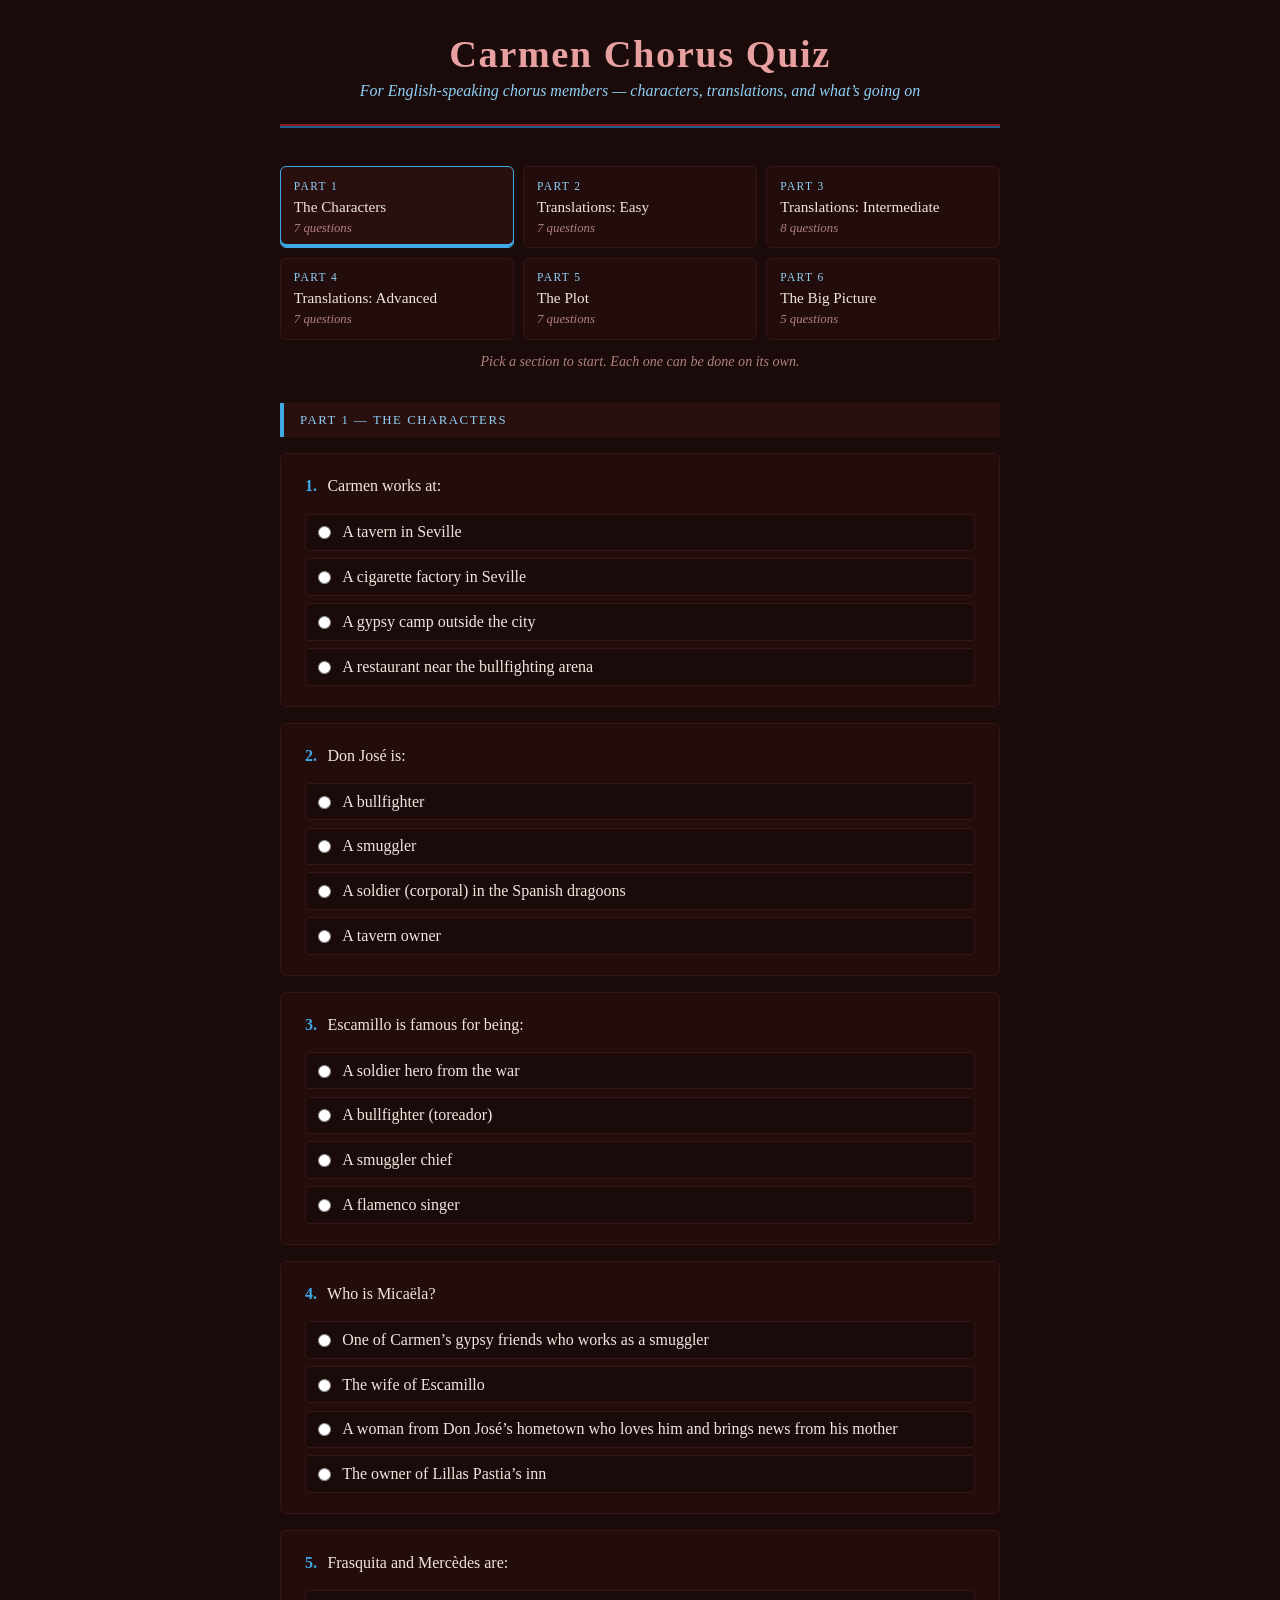
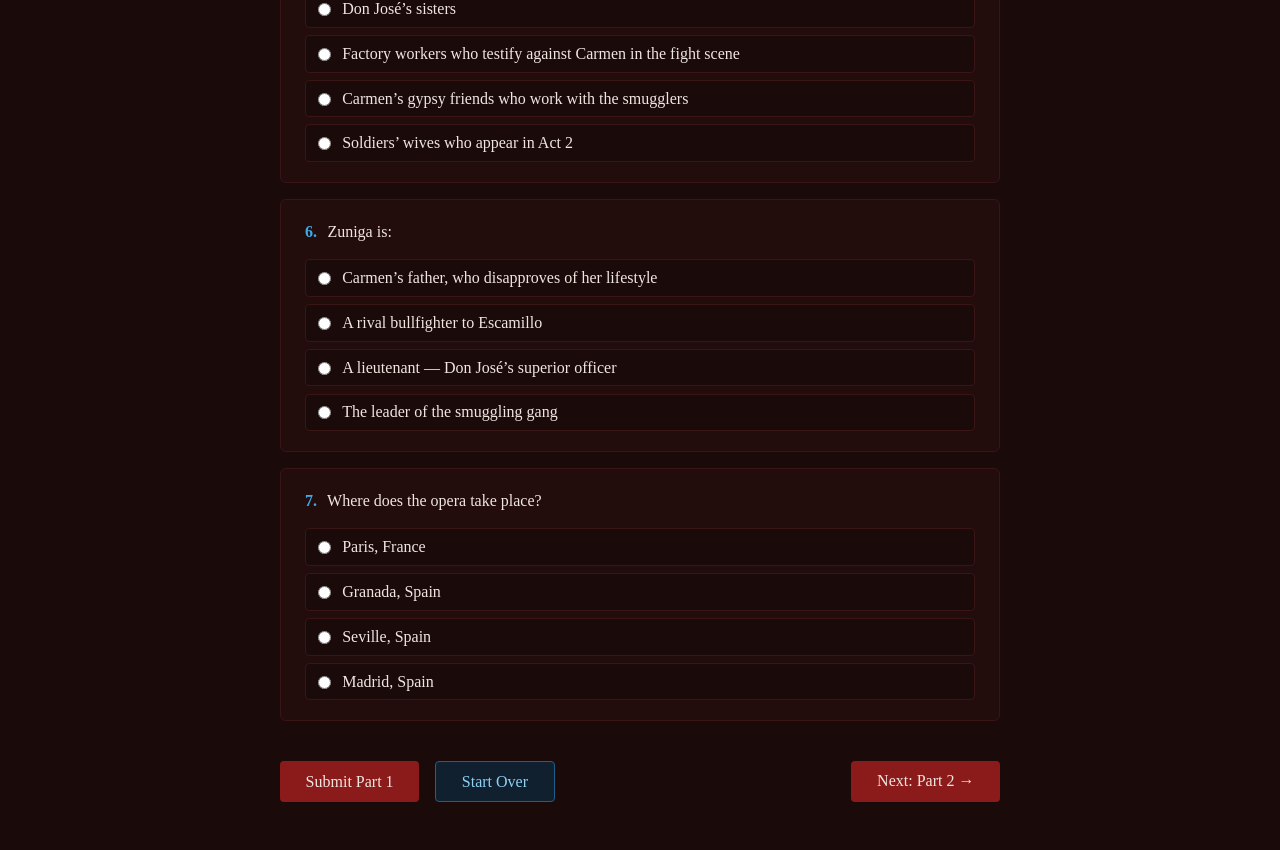
==== commit 4d4d85de: "Add azure blue accents to Carmen quiz colour scheme Co-Authored-By: Claude Opus 5.5 <noreply@anthrop" ====
--- a/carmen-quiz/index.html
+++ b/carmen-quiz/index.html
@@ -7,6 +7,13 @@
   <style>
     *, *::before, *::after { box-sizing: border-box; margin: 0; padding: 0; }
 
+    :root {
+      --azure: #3fa9e6;
+      --azure-light: #8fd0f5;
+      --azure-deep: #1f5f8b;
+      --azure-bg: #10202e;
+    }
+
     body {
       font-family: Georgia, 'Times New Roman', serif;
       background: #1a0a0a;
@@ -25,6 +32,7 @@
       margin-bottom: 2.5rem;
       padding-bottom: 1.5rem;
       border-bottom: 2px solid #8b1a1a;
+      box-shadow: 0 2px 0 var(--azure-deep);
     }
 
     header h1 {
@@ -35,20 +43,20 @@
     }
 
     header p {
-      color: #c08080;
+      color: var(--azure-light);
       font-style: italic;
       font-size: 1rem;
     }
 
     .section-header {
       background: #2a0f0f;
-      border-left: 4px solid #8b1a1a;
+      border-left: 4px solid var(--azure);
       padding: 0.6rem 1rem;
       margin: 2rem 0 1rem;
       font-size: 0.8rem;
       text-transform: uppercase;
       letter-spacing: 0.12em;
-      color: #c08080;
+      color: var(--azure-light);
     }
 
     .question-block {
@@ -67,7 +75,7 @@
     }
 
     .q-num {
-      color: #8b1a1a;
+      color: var(--azure);
       font-weight: bold;
       margin-right: 0.4em;
     }
@@ -93,11 +101,11 @@
 
     .option:hover {
       background: #2e1010;
-      border-color: #6b1212;
+      border-color: var(--azure-deep);
     }
 
     .option input[type="radio"] {
-      accent-color: #8b1a1a;
+      accent-color: var(--azure);
       margin-top: 3px;
       flex-shrink: 0;
     }
@@ -166,12 +174,12 @@
     .submit-btn:disabled { display: none; }
 
     .reset-btn {
-      background: #2a1515;
-      color: #c08080;
-      border: 1px solid #3a2020;
-    }
-
-    .reset-btn:hover { background: #3a1818; }
+      background: var(--azure-bg);
+      color: var(--azure-light);
+      border: 1px solid var(--azure-deep);
+    }
+
+    .reset-btn:hover { background: #16304a; }
 
     .next-btn {
       font-size: 1rem;
@@ -197,7 +205,7 @@
     }
 
     .results h2 {
-      color: #e8a0a0;
+      color: var(--azure-light);
       font-size: 1.6rem;
       margin-bottom: 0.5rem;
     }
@@ -234,12 +242,12 @@
       transition: background 0.15s, border-color 0.15s;
     }
 
-    .section-nav a:hover { background: #2e1010; border-color: #6b1212; }
+    .section-nav a:hover { background: #2e1010; border-color: var(--azure-deep); }
 
     .section-nav a[aria-current="true"] {
-      border-color: #8b1a1a;
+      border-color: var(--azure);
       background: #2a0f0f;
-      box-shadow: inset 0 -3px 0 #8b1a1a;
+      box-shadow: inset 0 -3px 0 var(--azure);
     }
 
     .nav-part {
@@ -247,7 +255,7 @@
       font-size: 0.72rem;
       text-transform: uppercase;
       letter-spacing: 0.12em;
-      color: #c08080;
+      color: var(--azure-light);
     }
 
     .nav-title {
@@ -284,7 +292,7 @@
 
     .progress-bar-fill {
       height: 100%;
-      background: #8b1a1a;
+      background: linear-gradient(90deg, #8b1a1a, var(--azure));
       border-radius: 3px;
       transition: width 0.4s;
     }
@@ -459,15 +467,15 @@
       <div class="feedback"><em>Alguazil</em> (Spanish <em>alguacil</em>) is a constable or bailiff, a petty officer of the law. The libretto calls him <em>l&rsquo;alguazil &agrave; vilaine face</em>, the ugly-faced constable. Everyone who follows him gets a hero&rsquo;s welcome; the policeman gets jeered. <em>&Agrave; bas</em> = &ldquo;down with,&rdquo; not <em>l&agrave;-bas</em> (&ldquo;over there&rdquo;). Boo him with gusto.</div>
     </div>
 
-    <div class="question-block" data-answer="a">
-      <p class="question-text"><span class="q-num">14.</span> During that parade Frasquita and Merc&eacute;d&egrave;s warn Carmen: <em>Il est l&agrave;&hellip; Don Jos&eacute;&hellip; dans la foule il se cache.</em> Where is he?</p>
-      <div class="options">
-        <label class="option"><input type="radio" name="q14" value="a"> <span>Hiding in the crowd &mdash; among you</span></label>
-        <label class="option"><input type="radio" name="q14" value="b"> <span>Hiding behind the arena gates</span></label>
-        <label class="option"><input type="radio" name="q14" value="c"> <span>Waiting at the tavern down the street</span></label>
-        <label class="option"><input type="radio" name="q14" value="d"> <span>Locked up &mdash; the soldiers caught him this morning</span></label>
-      </div>
-      <div class="feedback"><em>Dans la foule il se cache</em> = he&rsquo;s hiding in the crowd, which is you. Carmen answers <em>Je ne suis pas femme &agrave; trembler devant lui</em> (&ldquo;I&rsquo;m not the kind of woman to tremble in front of him&rdquo;) and stays behind to face him as everyone heads into the arena.</div>
+    <div class="question-block" data-answer="d">
+      <p class="question-text"><span class="q-num">14.</span> All through the procession you switch between <em>voici</em> (<em>Voici, d&eacute;bouchant sur la place&hellip;</em>, <em>Voici les banderilleros!</em>) and <em>voyez</em> (<em>Voyez les banderilleros!</em>, <em>Voyez les picadors!</em>). What&rsquo;s the difference?</p>
+      <div class="options">
+        <label class="option"><input type="radio" name="q14" value="a"> <span>Both mean &ldquo;here they are&rdquo; &mdash; Bizet just needed a different rhyme</span></label>
+        <label class="option"><input type="radio" name="q14" value="b"> <span><em>Voici</em> = &ldquo;over there&rdquo; (far away); <em>voyez</em> = &ldquo;right here&rdquo; (close up)</span></label>
+        <label class="option"><input type="radio" name="q14" value="c"> <span><em>Voici</em> = &ldquo;make way&rdquo;; <em>voyez</em> = &ldquo;sit down so others can see&rdquo;</span></label>
+        <label class="option"><input type="radio" name="q14" value="d"> <span><em>Voici</em> = &ldquo;here comes&hellip;&rdquo;, announcing who&rsquo;s arriving; <em>voyez</em> = &ldquo;look at&hellip;&rdquo;, pointing them out</span></label>
+      </div>
+      <div class="feedback"><em>Voici</em> comes from <em>vois ici</em>, &ldquo;see here&rdquo;: here is, here come. It announces an arrival (<em>Les voici! Voici la quadrille!</em>). <em>Voyez</em> is the command form of <em>voir</em>: &ldquo;look!&rdquo; It points out what&rsquo;s already in front of you (<em>Voyez quel air de cr&acirc;nerie!</em>). Sing <em>voici</em> as they enter and <em>voyez</em> as you show them off. (<em>Voil&agrave;</em> = &ldquo;there is.&rdquo;)</div>
     </div>
     </section>
 
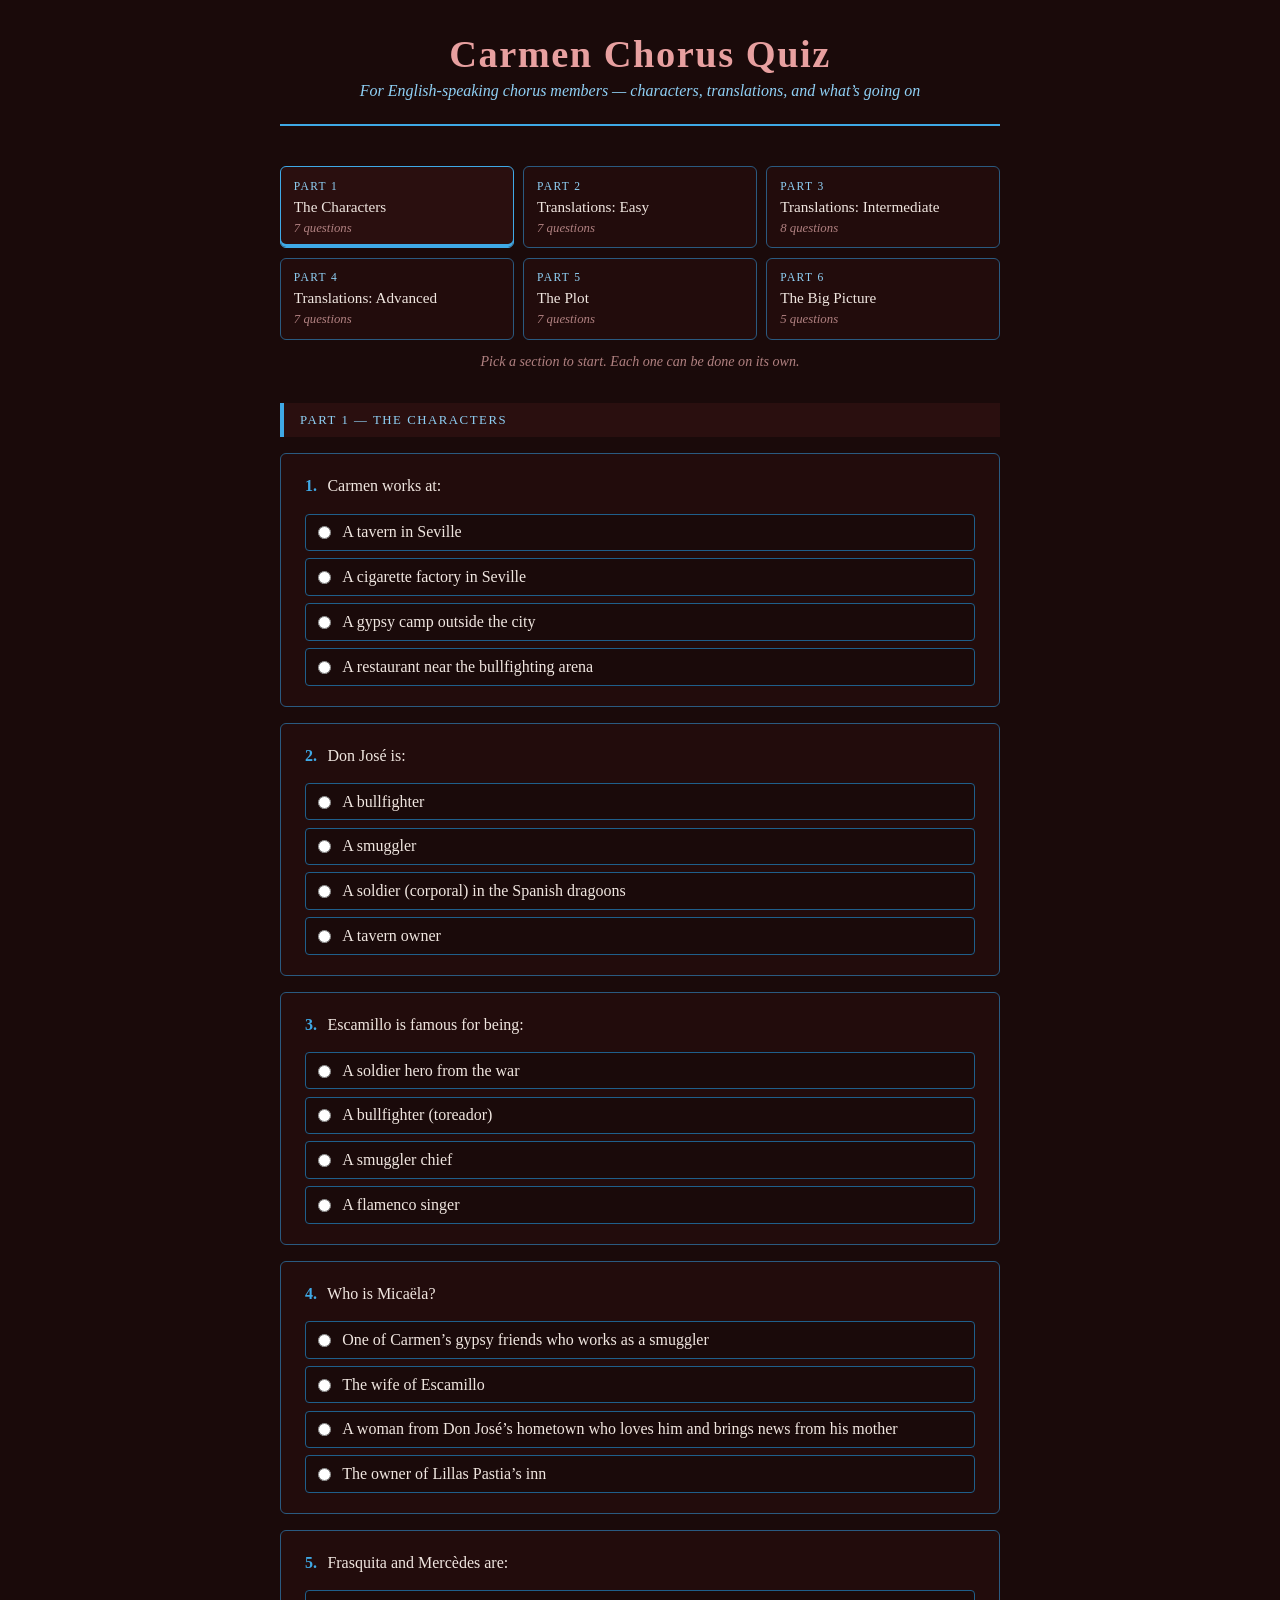
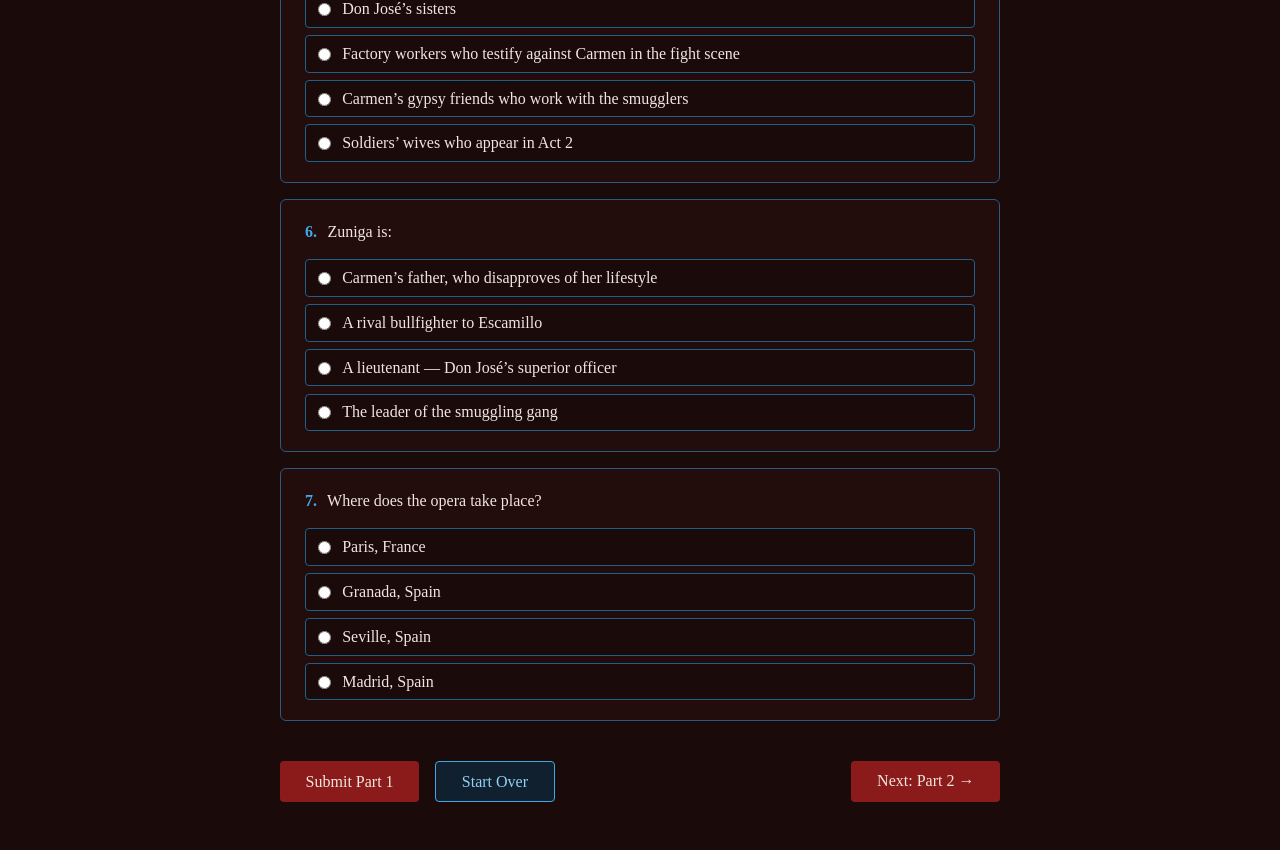
==== commit 770c313b: "Make Carmen quiz borders azure Co-Authored-By: Claude Opus 5.5 <noreply@anthropic.com>" ====
--- a/carmen-quiz/index.html
+++ b/carmen-quiz/index.html
@@ -12,6 +12,7 @@
       --azure-light: #8fd0f5;
       --azure-deep: #1f5f8b;
       --azure-bg: #10202e;
+      --azure-line: #2a5a80;
     }
 
     body {
@@ -31,8 +32,7 @@
       text-align: center;
       margin-bottom: 2.5rem;
       padding-bottom: 1.5rem;
-      border-bottom: 2px solid #8b1a1a;
-      box-shadow: 0 2px 0 var(--azure-deep);
+      border-bottom: 2px solid var(--azure);
     }
 
     header h1 {
@@ -61,7 +61,7 @@
 
     .question-block {
       background: #220c0c;
-      border: 1px solid #3a1515;
+      border: 1px solid var(--azure-line);
       border-radius: 6px;
       padding: 1.25rem 1.5rem;
       margin-bottom: 1rem;
@@ -92,7 +92,7 @@
       gap: 0.7rem;
       padding: 0.55rem 0.75rem;
       border-radius: 4px;
-      border: 1px solid #3a1515;
+      border: 1px solid var(--azure-deep);
       cursor: pointer;
       transition: background 0.15s, border-color 0.15s;
       background: #1a0a0a;
@@ -101,7 +101,7 @@
 
     .option:hover {
       background: #2e1010;
-      border-color: var(--azure-deep);
+      border-color: var(--azure);
     }
 
     .option input[type="radio"] {
@@ -176,7 +176,7 @@
     .reset-btn {
       background: var(--azure-bg);
       color: var(--azure-light);
-      border: 1px solid var(--azure-deep);
+      border: 1px solid var(--azure);
     }
 
     .reset-btn:hover { background: #16304a; }
@@ -197,7 +197,7 @@
     .results {
       display: none;
       background: #220c0c;
-      border: 1px solid #8b1a1a;
+      border: 1px solid var(--azure);
       border-radius: 6px;
       padding: 1.5rem;
       margin-top: 1.5rem;
@@ -233,7 +233,7 @@
     .section-nav a {
       display: block;
       background: #220c0c;
-      border: 1px solid #3a1515;
+      border: 1px solid var(--azure-line);
       border-radius: 6px;
       padding: 0.7rem 0.8rem;
       color: #f0e6e0;
@@ -242,7 +242,7 @@
       transition: background 0.15s, border-color 0.15s;
     }
 
-    .section-nav a:hover { background: #2e1010; border-color: var(--azure-deep); }
+    .section-nav a:hover { background: #2e1010; border-color: var(--azure); }
 
     .section-nav a[aria-current="true"] {
       border-color: var(--azure);
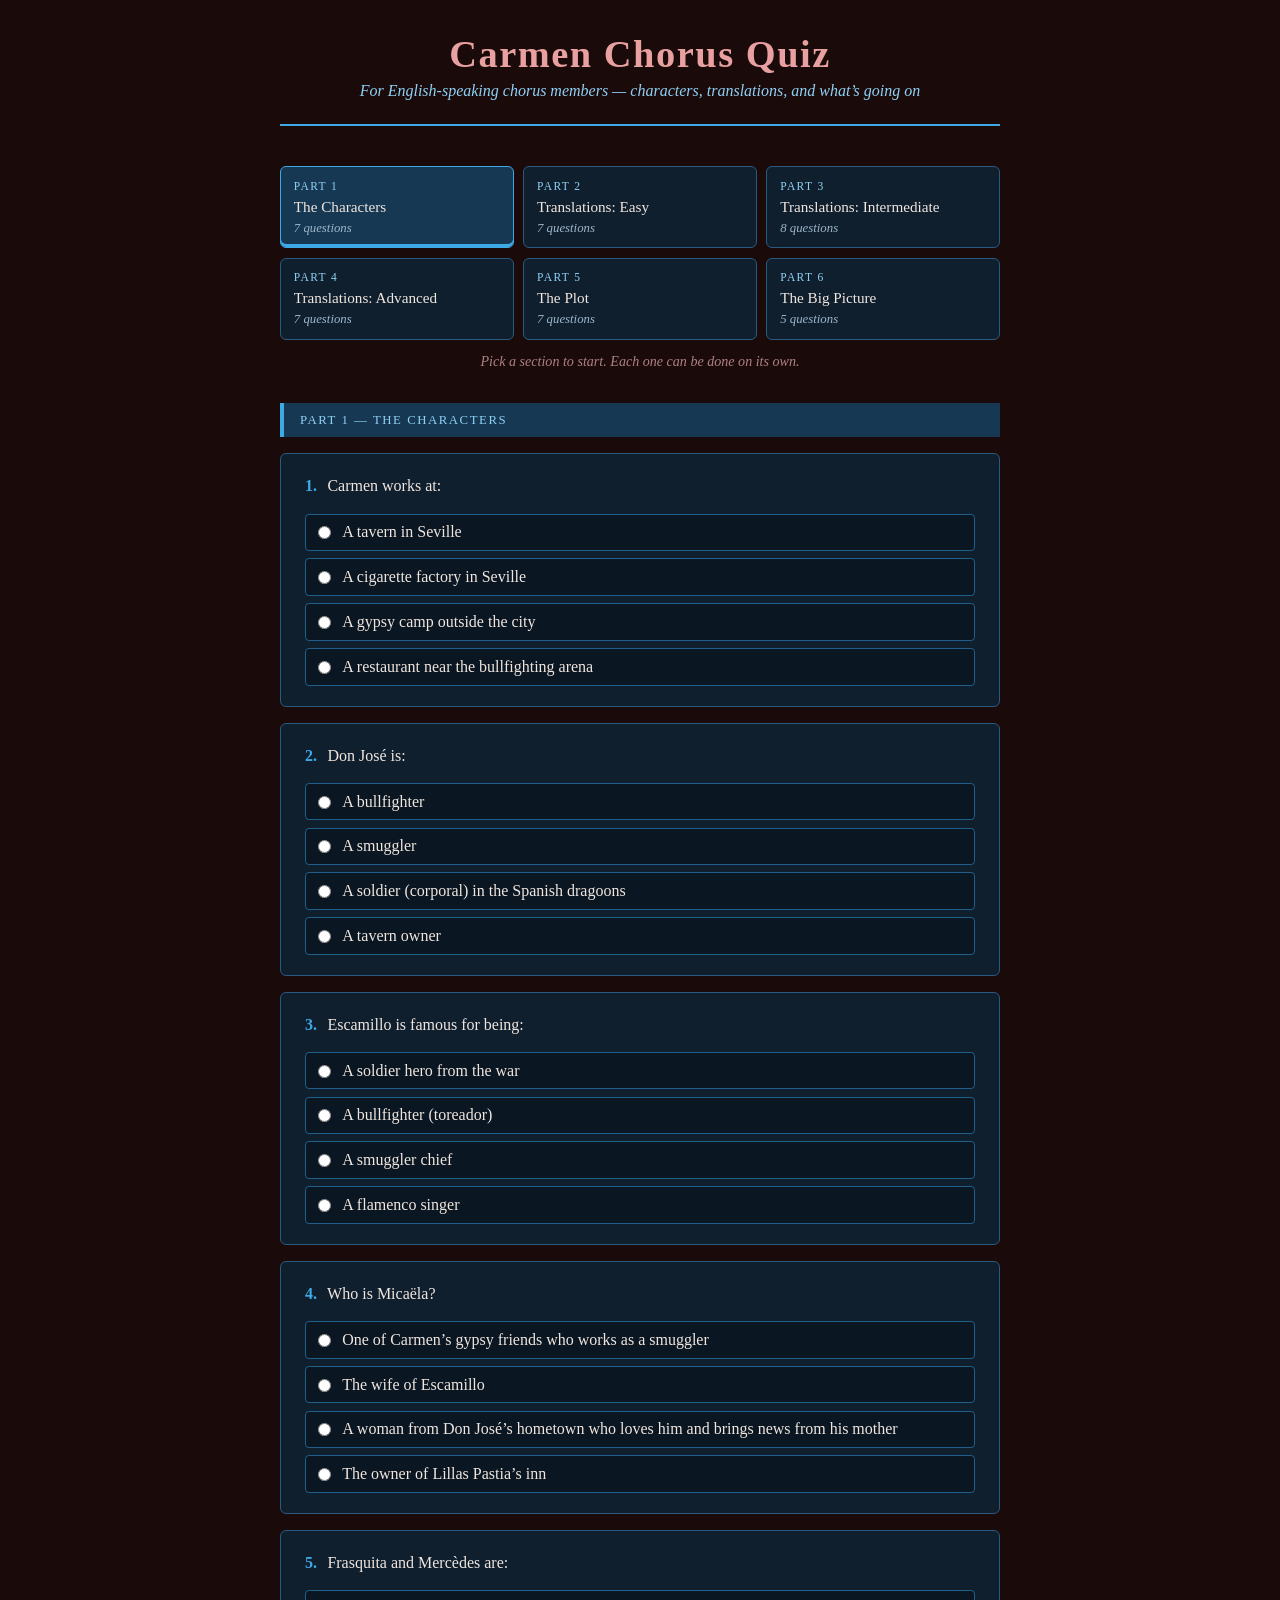
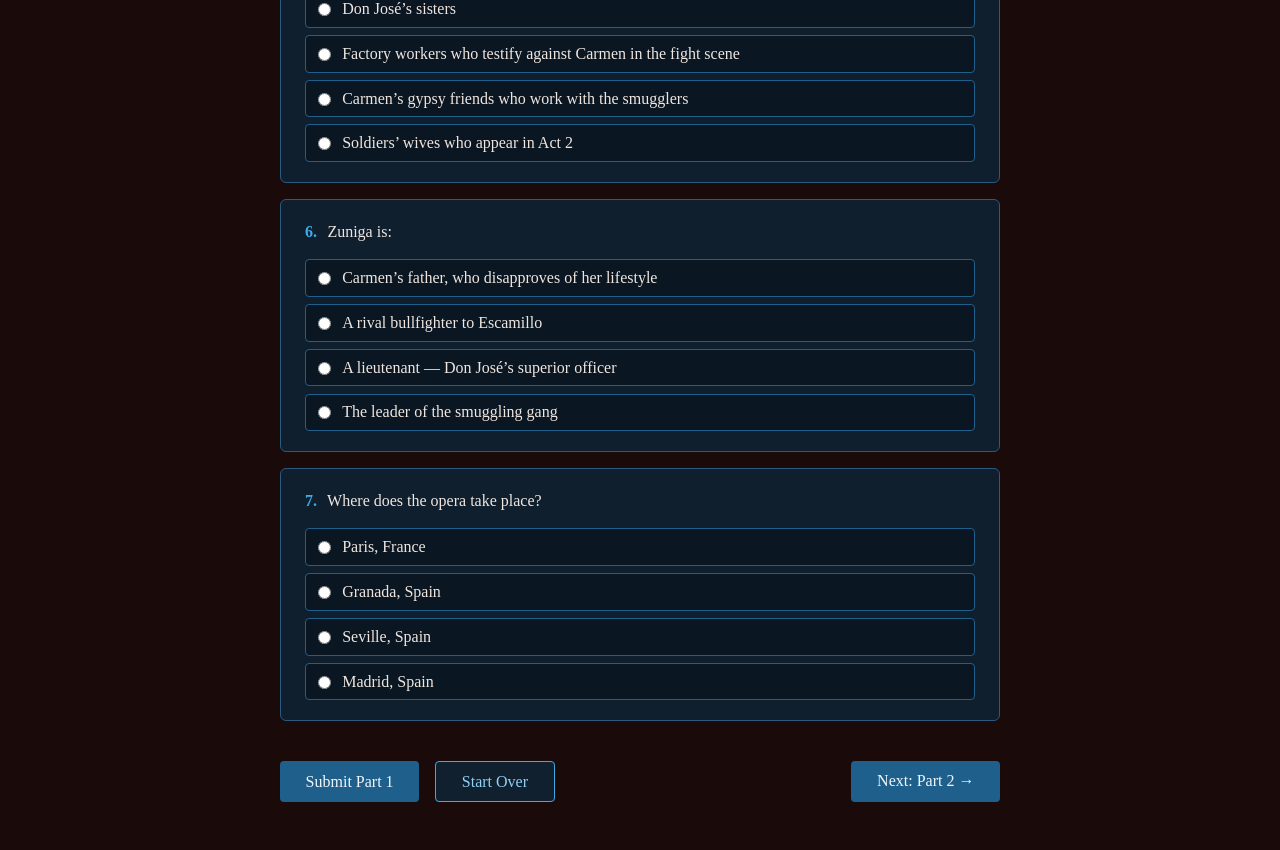
==== commit fda08726: "Make Carmen quiz content panels azure on the dark red page Co-Authored-By: Claude Opus 5.5 <noreply@" ====
--- a/carmen-quiz/index.html
+++ b/carmen-quiz/index.html
@@ -13,6 +13,11 @@
       --azure-deep: #1f5f8b;
       --azure-bg: #10202e;
       --azure-line: #2a5a80;
+      --panel: #0f1f2e;
+      --panel-deep: #0a1621;
+      --panel-hover: #15304a;
+      --panel-active: #163852;
+      --muted: #9db6cb;
     }
 
     body {
@@ -49,7 +54,7 @@
     }
 
     .section-header {
-      background: #2a0f0f;
+      background: var(--panel-active);
       border-left: 4px solid var(--azure);
       padding: 0.6rem 1rem;
       margin: 2rem 0 1rem;
@@ -60,7 +65,7 @@
     }
 
     .question-block {
-      background: #220c0c;
+      background: var(--panel);
       border: 1px solid var(--azure-line);
       border-radius: 6px;
       padding: 1.25rem 1.5rem;
@@ -95,12 +100,12 @@
       border: 1px solid var(--azure-deep);
       cursor: pointer;
       transition: background 0.15s, border-color 0.15s;
-      background: #1a0a0a;
+      background: var(--panel-deep);
       user-select: none;
     }
 
     .option:hover {
-      background: #2e1010;
+      background: var(--panel-hover);
       border-color: var(--azure);
     }
 
@@ -138,7 +143,7 @@
       margin-top: 0.7rem;
       font-size: 0.88rem;
       font-style: italic;
-      color: #b08080;
+      color: var(--muted);
       display: none;
       line-height: 1.45;
     }
@@ -165,11 +170,11 @@
     }
 
     .submit-btn {
-      background: #8b1a1a;
-      color: #f0e6e0;
-    }
-
-    .submit-btn:hover { background: #a82020; }
+      background: var(--azure-deep);
+      color: #f0f6fb;
+    }
+
+    .submit-btn:hover { background: #2878b0; }
 
     .submit-btn:disabled { display: none; }
 
@@ -187,16 +192,16 @@
       border-radius: 4px;
       text-decoration: none;
       transition: background 0.15s;
-      background: #8b1a1a;
-      color: #f0e6e0;
+      background: var(--azure-deep);
+      color: #f0f6fb;
       margin-left: auto;
     }
 
-    .next-btn:hover { background: #a82020; }
+    .next-btn:hover { background: #2878b0; }
 
     .results {
       display: none;
-      background: #220c0c;
+      background: var(--panel);
       border: 1px solid var(--azure);
       border-radius: 6px;
       padding: 1.5rem;
@@ -218,7 +223,7 @@
     }
 
     .result-msg {
-      color: #c08080;
+      color: var(--muted);
       font-style: italic;
       margin-top: 0.4rem;
     }
@@ -232,7 +237,7 @@
 
     .section-nav a {
       display: block;
-      background: #220c0c;
+      background: var(--panel);
       border: 1px solid var(--azure-line);
       border-radius: 6px;
       padding: 0.7rem 0.8rem;
@@ -242,11 +247,11 @@
       transition: background 0.15s, border-color 0.15s;
     }
 
-    .section-nav a:hover { background: #2e1010; border-color: var(--azure); }
+    .section-nav a:hover { background: var(--panel-hover); border-color: var(--azure); }
 
     .section-nav a[aria-current="true"] {
       border-color: var(--azure);
-      background: #2a0f0f;
+      background: var(--panel-active);
       box-shadow: inset 0 -3px 0 var(--azure);
     }
 
@@ -268,7 +273,7 @@
       display: block;
       font-size: 0.8rem;
       font-style: italic;
-      color: #b08080;
+      color: var(--muted);
     }
 
     .nav-status.done { color: #70c070; font-style: normal; }
@@ -284,7 +289,7 @@
     .quiz-section[hidden] { display: none; }
 
     .progress-bar-wrap {
-      background: #3a1515;
+      background: var(--panel-hover);
       border-radius: 3px;
       height: 6px;
       margin: 1rem 0 0;
@@ -292,7 +297,7 @@
 
     .progress-bar-fill {
       height: 100%;
-      background: linear-gradient(90deg, #8b1a1a, var(--azure));
+      background: linear-gradient(90deg, var(--azure-deep), var(--azure));
       border-radius: 3px;
       transition: width 0.4s;
     }
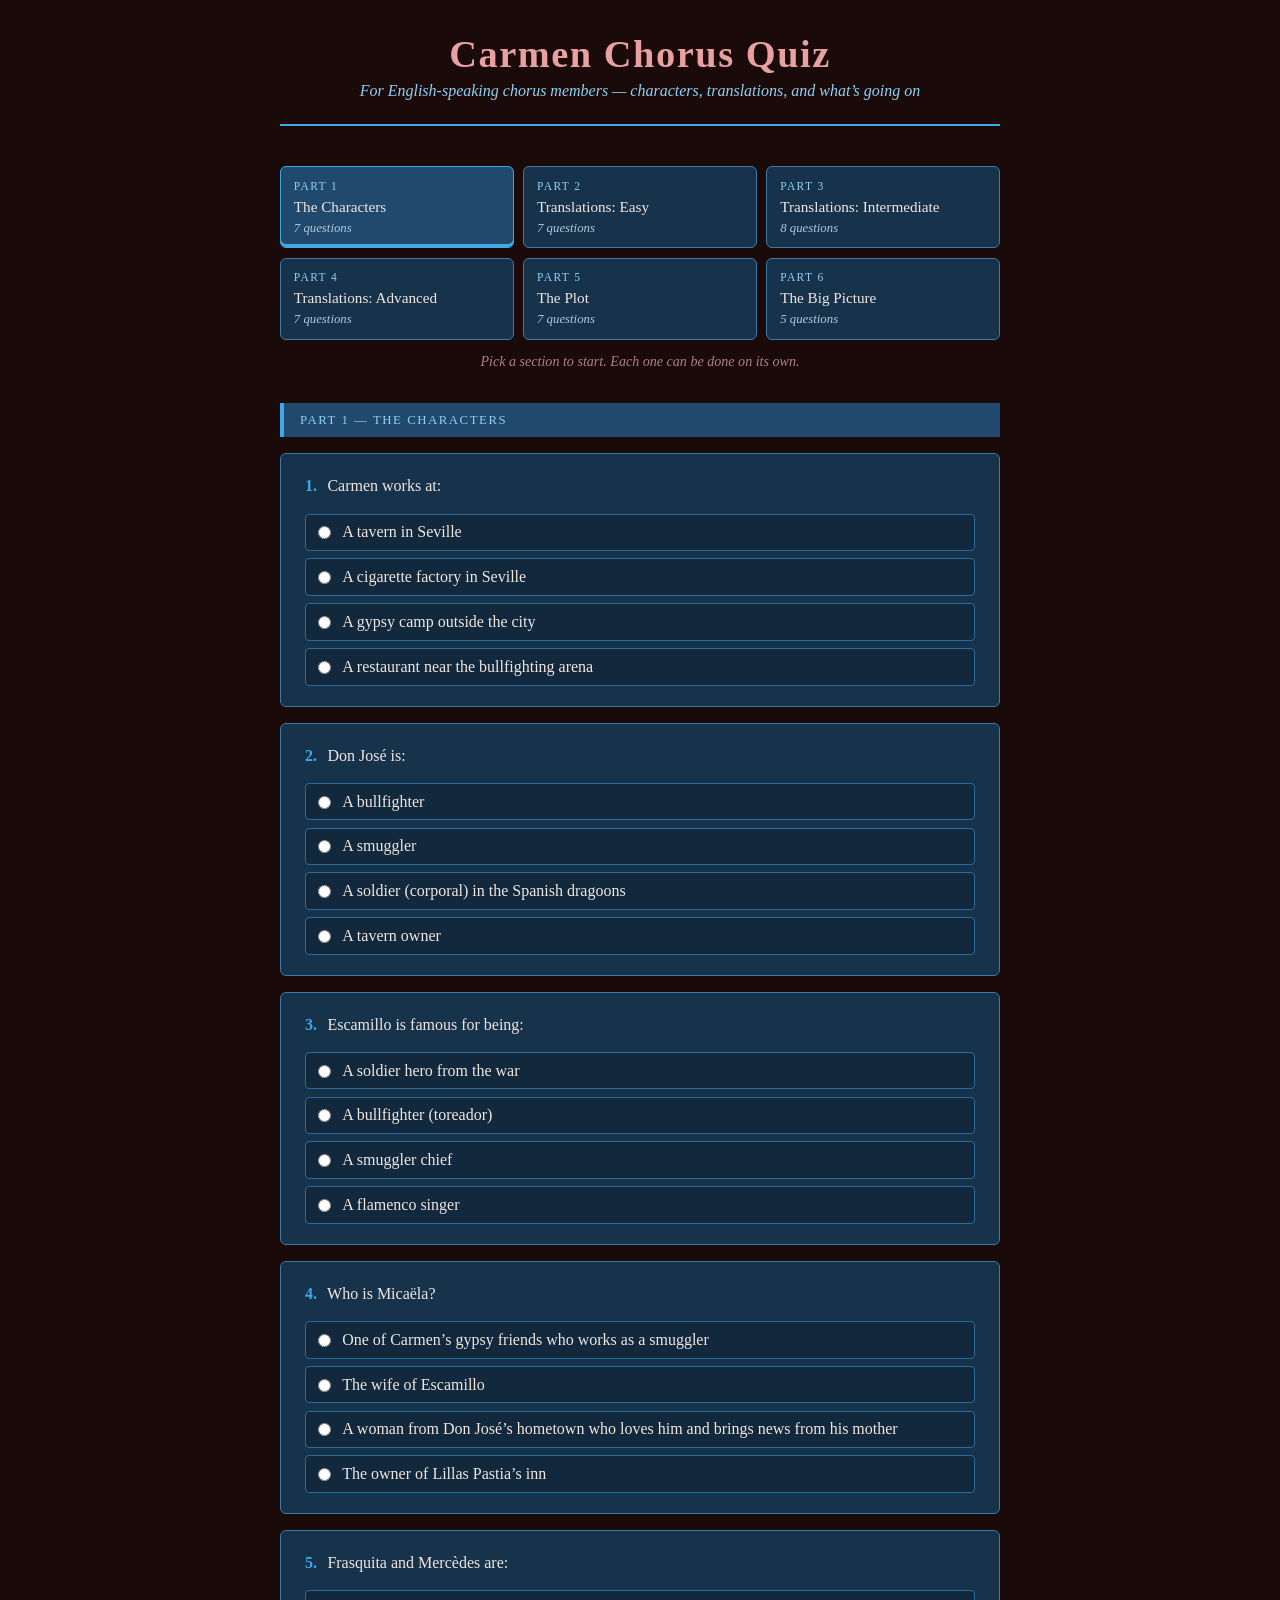
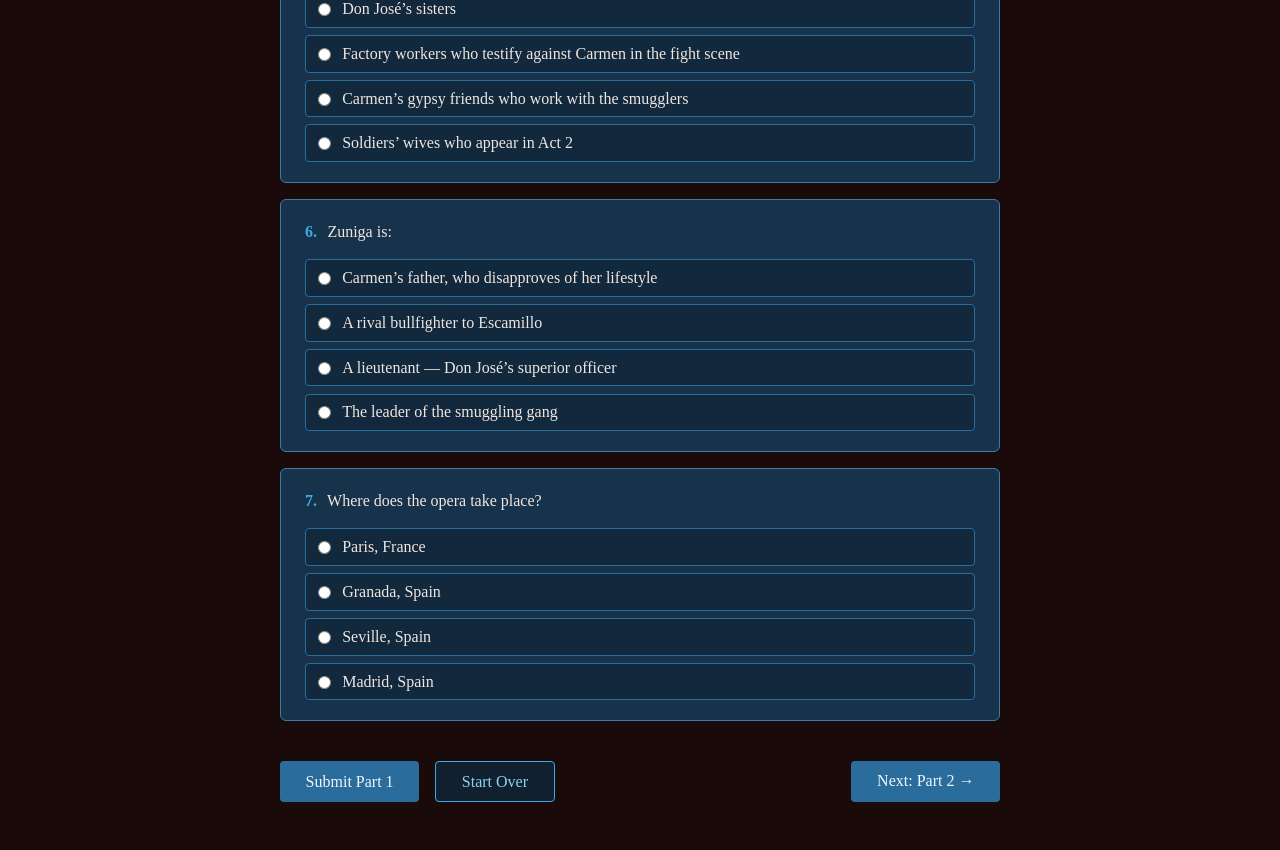
==== commit 8f62df0c: "Brighten Carmen quiz azure panels Co-Authored-By: Claude Opus 5.5 <noreply@anthropic.com>" ====
--- a/carmen-quiz/index.html
+++ b/carmen-quiz/index.html
@@ -10,14 +10,14 @@
     :root {
       --azure: #3fa9e6;
       --azure-light: #8fd0f5;
-      --azure-deep: #1f5f8b;
+      --azure-deep: #2a6d9c;
       --azure-bg: #10202e;
-      --azure-line: #2a5a80;
-      --panel: #0f1f2e;
-      --panel-deep: #0a1621;
-      --panel-hover: #15304a;
-      --panel-active: #163852;
-      --muted: #9db6cb;
+      --azure-line: #3d7aa6;
+      --panel: #17324b;
+      --panel-deep: #11283d;
+      --panel-hover: #1f4466;
+      --panel-active: #20496d;
+      --muted: #b0c8db;
     }
 
     body {
